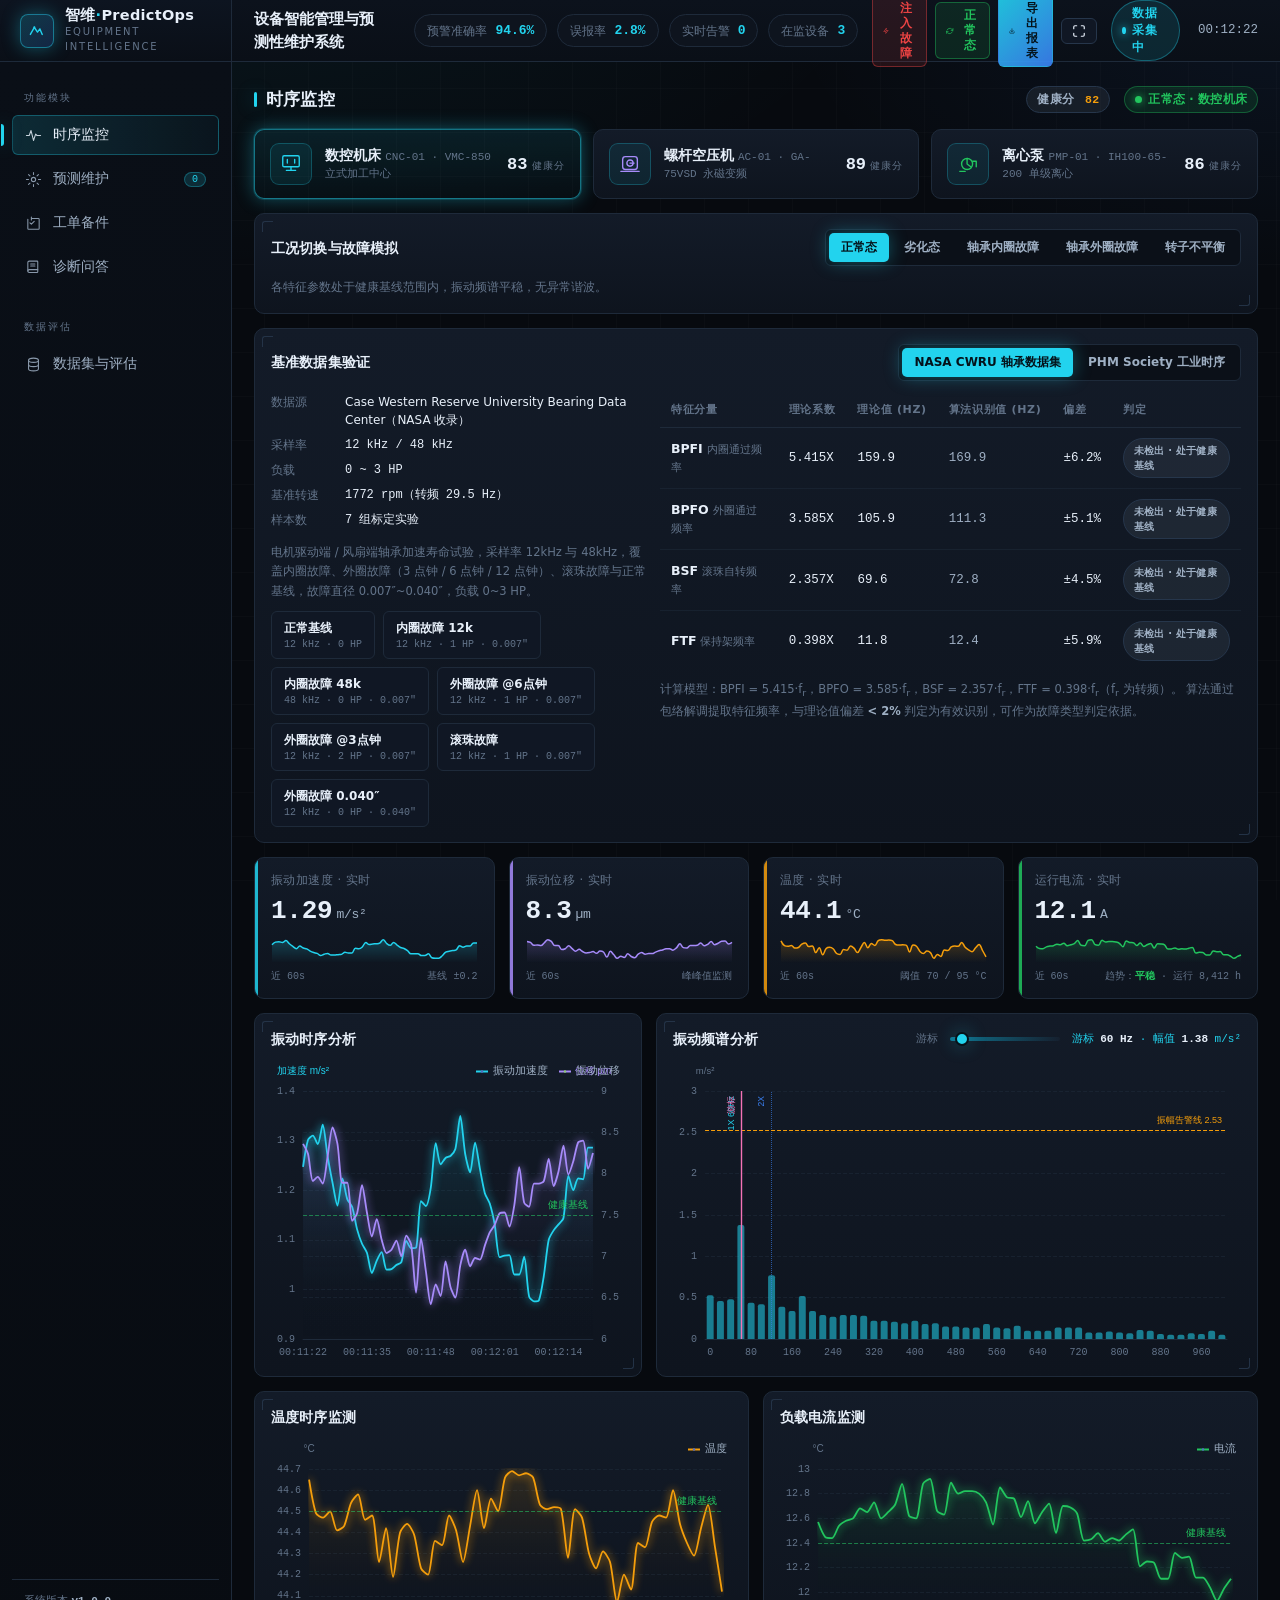
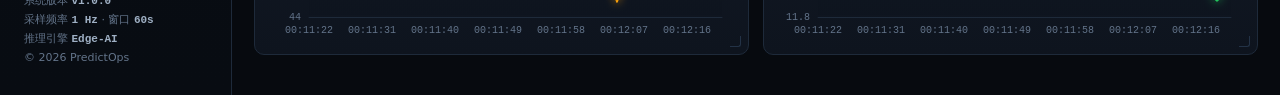
==== index.html @ b73ce9bc "feat(predict): differentiate per-device RUL/degrade baselines; seed historical alert timeline - data" ====
<!DOCTYPE html>
<html lang="zh-CN">
<head>
<meta charset="UTF-8" />
<meta name="viewport" content="width=device-width, initial-scale=1.0" />
<title>智维 PredictOps · 工业设备智能健康管理与预测性维护平台</title>
<meta name="description" content="面向制造业关键设备的智能管理与预测性维护系统，提供设备时序监控、预测维护、工单流转与智能诊断。" />
<link rel="icon" href="data:image/svg+xml,%3Csvg xmlns='http://www.w3.org/2000/svg' viewBox='0 0 32 32'%3E%3Crect width='32' height='32' rx='7' fill='%230b1018'/%3E%3Cpath d='M8 20l6-9 4 6 3-4 3 7' stroke='%2322d3ee' stroke-width='2.2' fill='none' stroke-linecap='round' stroke-linejoin='round'/%3E%3C/svg%3E" />
<link rel="stylesheet" href="assets/core.css" />
</head>
<body>
<div class="app">

  <!-- ================= 品牌区 ================= -->
  <div class="brand">
    <div class="brand-logo">
      <svg viewBox="0 0 24 24" fill="none" stroke="#22d3ee" stroke-width="1.8" stroke-linecap="round" stroke-linejoin="round">
        <path d="M3 17l5-9 4 6 3-4 3 7" /><circle cx="8" cy="8" r="1.3" fill="#22d3ee" stroke="none" />
      </svg>
    </div>
    <div>
      <div class="brand-name">智维<span>·</span>PredictOps</div>
      <div class="brand-sub">Equipment Intelligence</div>
    </div>
  </div>

  <!-- ================= 顶栏 ================= -->
  <header class="topbar">
    <div class="topbar-title">设备智能管理与预测性维护系统</div>
    <div class="topbar-spacer"></div>
    <div class="kpi-strip">
      <div class="kpi-chip"><em>预警准确率</em><b id="kpi-accuracy">94.6%</b></div>
      <div class="kpi-chip"><em>误报率</em><b id="kpi-false">2.8%</b></div>
      <div class="kpi-chip"><em>实时告警</em><b id="kpi-alerts">0</b></div>
      <div class="kpi-chip"><em>在监设备</em><b id="kpi-devices">3</b></div>
    </div>
    <div class="topbar-actions" style="display:flex;align-items:center;gap:8px">
      <button class="btn btn-sm" id="btn-quick-fault" style="border-color:rgba(239,68,68,0.4);color:var(--red);background:rgba(239,68,68,0.12)" title="快速注入轴承内圈故障并联动告警与自动工单">
        <svg viewBox="0 0 24 24" width="12" height="12" fill="none" stroke="currentColor" stroke-width="2.2" stroke-linecap="round"><path d="M13 2L3 14h9l-1 8 10-12h-9l1-8z"/></svg>
        注入故障
      </button>
      <button class="btn btn-sm" id="btn-quick-normal" style="border-color:rgba(34,197,94,0.4);color:var(--green);background:rgba(34,197,94,0.12)" title="恢复正常运行态">
        <svg viewBox="0 0 24 24" width="12" height="12" fill="none" stroke="currentColor" stroke-width="2.2" stroke-linecap="round"><path d="M23 4v6h-6M1 20v-6h6M3.51 9a9 9 0 0114.85-3.36L23 10M1 14l4.64 4.36A9 9 0 0020.49 15"/></svg>
        正常态
      </button>
      <button class="btn btn-sm btn-primary" id="btn-topbar-export" title="导出诊断分析与工单报表">
        <svg viewBox="0 0 24 24" width="12" height="12" fill="none" stroke="currentColor" stroke-width="2.2" stroke-linecap="round"><path d="M21 15v4a2 2 0 01-2 2H5a2 2 0 01-2-2v-4M7 10l5 5 5-5M12 15V3"/></svg>
        导出报表
      </button>
      <button class="btn btn-sm" id="btn-fullscreen" title="全屏切换">
        <svg viewBox="0 0 24 24" width="12" height="12" fill="none" stroke="currentColor" stroke-width="2" stroke-linecap="round"><path d="M8 3H5a2 2 0 00-2 2v3m18 0V5a2 2 0 00-2-2h-3m0 18h3a2 2 0 002-2v-3M3 16v3a2 2 0 002 2h3"/></svg>
      </button>
    </div>
    <span class="pill pill-info"><span class="dot pulse"></span>数据采集中</span>
    <span class="mono" id="clock" style="color:var(--txt-1);font-size:12.5px;min-width:64px;text-align:right">--:--:--</span>
  </header>

  <!-- ================= 侧边导航 ================= -->
  <aside class="sidebar">
    <div class="nav-label">功能模块</div>

    <button class="nav-item active" data-view="perception">
      <svg viewBox="0 0 24 24" fill="none" stroke="currentColor" stroke-width="1.5" stroke-linecap="round" stroke-linejoin="round">
        <path d="M2 12h4l2.5-7 3.5 14 3-9 2 2h5" />
      </svg>
      时序监控
    </button>

    <button class="nav-item" data-view="inference">
      <svg viewBox="0 0 24 24" fill="none" stroke="currentColor" stroke-width="1.5" stroke-linecap="round" stroke-linejoin="round">
        <circle cx="12" cy="12" r="3" /><path d="M12 2v3M12 19v3M2 12h3M19 12h3M5 5l2 2M17 17l2 2M19 5l-2 2M7 17l-2 2" />
      </svg>
      预测维护
      <span class="nav-badge" id="nav-alert-badge">0</span>
    </button>

    <button class="nav-item" data-view="decision">
      <svg viewBox="0 0 24 24" fill="none" stroke="currentColor" stroke-width="1.5" stroke-linecap="round" stroke-linejoin="round">
        <path d="M9 5h10a1 1 0 011 1v13a1 1 0 01-1 1H5a1 1 0 01-1-1V6M9 3v4M7 11l2 2 4-4" />
      </svg>
      工单备件
    </button>

    <button class="nav-item" data-view="knowledge">
      <svg viewBox="0 0 24 24" fill="none" stroke="currentColor" stroke-width="1.5" stroke-linecap="round" stroke-linejoin="round">
        <path d="M4 5a2 2 0 012-2h11a1 1 0 011 1v14a1 1 0 01-1 1H6a2 2 0 01-2-2V5z" />
        <path d="M4 17a2 2 0 012-2h12M8 7h6M8 10h6" />
      </svg>
      诊断问答
    </button>

    <div class="nav-label" style="margin-top:16px">数据评估</div>

    <button class="nav-item" data-view="dataset">
      <svg viewBox="0 0 24 24" fill="none" stroke="currentColor" stroke-width="1.5" stroke-linecap="round" stroke-linejoin="round">
        <ellipse cx="12" cy="6" rx="7" ry="3" /><path d="M5 6v6c0 1.7 3.1 3 7 3s7-1.3 7-3V6" /><path d="M5 12v6c0 1.7 3.1 3 7 3s7-1.3 7-3v-6" />
      </svg>
      数据集与评估
    </button>

    <div class="sidebar-foot">
      系统版本 <b>v1.0.0</b><br />
      采样频率 <b>1 Hz</b> · 窗口 <b>60s</b><br />
      推理引擎 <b>Edge-AI</b><br />
      <span style="color:var(--txt-2)">© 2026 PredictOps</span>
    </div>
  </aside>

  <!-- ================= 主内容区 ================= -->
  <main class="main">

    <!-- ======== 时序监控 ======== -->
    <section class="view active" id="view-perception">
      <div class="section-head">
        <h2>时序监控</h2>
        <div class="spacer"></div>
        <span class="pill pill-muted">健康分 <b id="m-health" class="mono" style="margin-left:5px">--</b></span>
        <span id="state-banner" class="pill pill-ok"><span class="dot"></span>正常态</span>
      </div>

      <div class="device-strip" id="device-strip"><!-- JS 渲染 --></div>

      <div class="panel mt">
        <div class="panel-head">
          <h3>工况切换与故障模拟</h3>
          <div class="spacer"></div>
          <div class="segmented" id="state-selector"><!-- JS 渲染 --></div>
        </div>
        <div class="note" id="state-desc">各特征参数处于健康基线范围内，振动频谱平稳，无异常谐波。</div>
      </div>

      <div class="panel mt" id="dataset-panel"><!-- JS 渲染：基准数据集验证 --></div>

      <div class="grid g-4 mt">
        <div class="metric">
          <div class="metric-label">振动加速度 · 实时</div>
          <div class="metric-value"><span id="m-acc">--</span><small>m/s²</small></div>
          <div class="spark" id="spark-acc"></div>
          <div class="spark-label"><span>近 60s</span><span>基线 ±0.2</span></div>
        </div>
        <div class="metric is-violet">
          <div class="metric-label">振动位移 · 实时</div>
          <div class="metric-value"><span id="m-disp">--</span><small>µm</small></div>
          <div class="spark" id="spark-disp"></div>
          <div class="spark-label"><span>近 60s</span><span>峰峰值监测</span></div>
        </div>
        <div class="metric is-amber">
          <div class="metric-label">温度 · 实时</div>
          <div class="metric-value"><span id="m-temp">--</span><small>°C</small></div>
          <div class="spark" id="spark-temp"></div>
          <div class="spark-label"><span>近 60s</span><span>阈值 70 / 95 °C</span></div>
        </div>
        <div class="metric is-green">
          <div class="metric-label">运行电流 · 实时</div>
          <div class="metric-value"><span id="m-current">--</span><small>A</small></div>
          <div class="spark" id="spark-current"></div>
          <div class="spark-label"><span>近 60s</span><span id="m-trend">趋势：平稳</span></div>
        </div>
      </div>

      <div class="grid g-23 mt">
        <div class="panel">
          <div class="panel-head"><h3>振动时序分析</h3></div>
          <div class="chart chart-lg" id="chart-vib"></div>
        </div>
        <div class="panel">
          <div class="panel-head">
            <h3>振动频谱分析</h3>
            <div class="spacer"></div>
            <div class="cursor-bar" style="margin:0;padding:0;background:transparent;border:none">
              <span class="lbl" style="font-size:11px;color:var(--txt-2)">游标</span>
              <input type="range" id="spec-cursor" min="0" max="1000" step="20" value="60" style="width:110px" />
              <span class="cursor-readout" id="spec-cursor-readout" style="font-size:11px;color:var(--cyan)">--</span>
            </div>
          </div>
          <div class="chart" id="chart-spectrum" style="height:300px"></div>
        </div>
      </div>

      <div class="grid g-2 mt">
        <div class="panel">
          <div class="panel-head"><h3>温度时序监测</h3></div>
          <div class="chart chart-sm" id="chart-temp"></div>
        </div>
        <div class="panel">
          <div class="panel-head"><h3>负载电流监测</h3></div>
          <div class="chart chart-sm" id="chart-current"></div>
        </div>
      </div>
    </section>

    <!-- ======== 预测维护 ======== -->
    <section class="view" id="view-inference">
      <div class="section-head">
        <h2>预测维护</h2>
        <div class="spacer"></div>
        <span id="infer-state-badge" class="pill pill-ok"><span class="dot pulse"></span>--</span>
      </div>

      <div class="grid g-4">
        <div class="metric is-green">
          <div class="metric-label">预警准确率</div>
          <div class="metric-value"><span id="i-accuracy">94.6</span><small>%</small></div>
          <div class="metric-foot"><span class="up">达标 &gt; 92%</span></div>
        </div>
        <div class="metric">
          <div class="metric-label">误报率</div>
          <div class="metric-value"><span id="i-false">2.8</span><small>%</small></div>
          <div class="metric-foot"><span class="up">优于 &lt; 5% 要求</span></div>
        </div>
        <div class="metric is-amber">
          <div class="metric-label">最近预警提前量</div>
          <div class="metric-value"><span id="i-lead">--</span><small>h</small></div>
          <div class="metric-foot" id="i-alert-src">暂无预警记录</div>
        </div>
        <div class="metric is-violet">
          <div class="metric-label">最近预警置信度</div>
          <div class="metric-value"><span id="i-conf">--</span><small>%</small></div>
          <div class="metric-foot">RUL 预测 <b id="i-rul">--</b></div>
        </div>
      </div>

      <div class="grid g-3 mt">
        <div class="panel">
          <div class="panel-head">
            <h3>健康指数</h3>
            <div class="spacer"></div>
            <button class="btn btn-sm btn-ghost" id="btn-score-detail">
              <svg viewBox="0 0 24 24" fill="none" stroke="currentColor" stroke-width="1.6" stroke-linecap="round"><path d="M12 16v-4M12 8h.01M21 12a9 9 0 11-18 0 9 9 0 0118 0z"/></svg>
              查看评分依据
            </button>
          </div>
          <div class="chart chart-sm" id="chart-gauge"></div>
          <div class="note" id="infer-feature">频谱无异常特征频率，各维度指标正常</div>
        </div>
        <div class="panel">
          <div class="panel-head"><h3>健康五维评估</h3></div>
          <div class="chart chart-sm" id="chart-radar"></div>
        </div>
        <div class="panel">
          <div class="panel-head"><h3>劣化趋势推演</h3></div>
          <div class="chart chart-sm" id="chart-degrade"></div>
        </div>
      </div>

      <div class="panel mt">
        <div class="panel-head">
          <h3>剩余使用寿命（RUL）预测</h3>
          <div class="spacer"></div>
          <span class="pill pill-ok" id="rul-badge">RUL --</span>
        </div>
        <div class="chart chart-xl" id="chart-rul"></div>
      </div>

      <div class="grid g-32 mt">
        <div class="panel">
          <div class="panel-head"><h3>设备健康台账</h3></div>
          <div class="table-wrap" id="health-table"></div>
        </div>
        <div class="panel">
          <div class="panel-head"><h3>预警事件流</h3></div>
          <div id="alert-list" class="alert-stream">
            <div class="empty">暂无预警</div>
          </div>
        </div>
      </div>
    </section>

    <!-- ======== 工单备件 ======== -->
    <section class="view" id="view-decision">
      <div class="section-head">
        <h2>工单备件</h2>
        <div class="spacer"></div>
        <button class="btn btn-sm" id="btn-refresh">
          <svg viewBox="0 0 24 24" fill="none" stroke="currentColor" stroke-width="1.6" stroke-linecap="round"><path d="M20 11a8 8 0 10-2 5M20 5v6h-6"/></svg>
          刷新
        </button>
        <button class="btn btn-sm" id="btn-export">
          <svg viewBox="0 0 24 24" fill="none" stroke="currentColor" stroke-width="1.6" stroke-linecap="round" stroke-linejoin="round"><path d="M12 3v12M7 10l5 5 5-5M5 21h14"/></svg>
          导出报表
        </button>
        <button class="btn btn-sm btn-primary" id="btn-demo-wo">
          <svg viewBox="0 0 24 24" fill="none" stroke="currentColor" stroke-width="1.6" stroke-linecap="round"><path d="M12 5v14M5 12h14"/></svg>
          模拟异常触发工单
        </button>
      </div>

      <div class="grid g-4">
        <div class="metric is-amber">
          <div class="metric-label">待处理 / 处理中</div>
          <div class="metric-value" id="d-pending">0</div>
          <div class="metric-foot">自动派工 + 人工受理</div>
        </div>
        <div class="metric is-green">
          <div class="metric-label">已完成 / 已闭环</div>
          <div class="metric-value" id="d-done">0</div>
          <div class="metric-foot">闭环率 <b id="d-closerate">100%</b></div>
        </div>
        <div class="metric is-red">
          <div class="metric-label">备件告急项</div>
          <div class="metric-value" id="d-lowparts">0</div>
          <div class="metric-foot">低于安全库存</div>
        </div>
        <div class="metric is-violet">
          <div class="metric-label">供应链预警</div>
          <div class="metric-value" id="d-chain">0</div>
          <div class="metric-foot">库存偏低 / 交期风险</div>
        </div>
      </div>

      <div class="grid g-32 mt">
        <div class="panel">
          <div class="panel-head"><h3>智能检修工单</h3></div>
          <div class="wo-list" id="wo-list"><div class="empty">暂无工单</div></div>
        </div>
        <div class="grid" style="grid-template-columns:1fr;gap:14px;align-content:start">
          <div class="panel">
            <div class="panel-head"><h3>工单状态分布</h3></div>
            <div class="chart chart-sm" id="chart-wopie"></div>
          </div>
          <div class="panel">
            <div class="panel-head"><h3>备件库存水位</h3><span class="sub">红=告急 黄=偏低 绿=充足</span></div>
            <div class="chart chart-sm" id="chart-parts"></div>
          </div>
        </div>
      </div>

      <div class="grid g-32 mt">
        <div class="panel">
          <div class="panel-head"><h3>备件库存明细</h3></div>
          <div class="table-wrap" id="parts-table" style="max-height:360px;overflow-y:auto"></div>
        </div>
        <div class="panel">
          <div class="panel-head"><h3>供应链预警</h3></div>
          <div class="timeline" id="supply-chain"><div class="empty">供应链状态正常</div></div>
        </div>
      </div>
    </section>

    <!-- ======== 诊断问答 ======== -->
    <section class="view" id="view-knowledge">
      <div class="section-head">
        <h2>诊断问答</h2>
      </div>

      <div class="grid g-23">
        <div class="panel">
          <div class="panel-head"><h3>知识库检索</h3></div>
          <div class="kb-tags mb" id="kb-tags"></div>
          <div class="kb-list" id="kb-list"></div>
        </div>

        <div class="panel">
          <div class="panel-head">
            <h3>智能诊断问答</h3>
            <div class="spacer"></div>
            <span class="pill pill-info"><span class="dot pulse"></span>在线</span>
          </div>
          <div class="quick-ask mb">
            <button data-ask="轴承温度过高排查SOP">
              <svg viewBox="0 0 24 24" fill="none" stroke="currentColor" stroke-width="1.8" stroke-linecap="round"><path d="M12 3v3M12 18v3M3 12h3M18 12h3M6 6l2 2M16 16l2 2M18 6l-2 2M8 16l-2 2"/><circle cx="12" cy="12" r="3.2"/></svg>
              轴承温度过高排查SOP
            </button>
            <button data-ask="离心泵振动超标诊断">
              <svg viewBox="0 0 24 24" fill="none" stroke="currentColor" stroke-width="1.8" stroke-linecap="round"><path d="M3 16l4-8 4 5 3-4 3 5 4-6"/></svg>
              离心泵振动超标诊断
            </button>
            <button data-ask="当前健康最差设备是谁？">
              <svg viewBox="0 0 24 24" fill="none" stroke="currentColor" stroke-width="1.8" stroke-linecap="round"><path d="M12 3l2.6 5.6L21 9.4l-4.5 4.2L17.7 20 12 16.9 6.3 20l1.2-6.4L3 9.4l6.4-.8z"/></svg>
              当前健康最差设备是谁？
            </button>
            <button data-ask="NASA CWRU 轴承故障特征如何判断？">
              <svg viewBox="0 0 24 24" fill="none" stroke="currentColor" stroke-width="1.8" stroke-linecap="round"><circle cx="12" cy="12" r="3"/><path d="M12 2v3M12 19v3M2 12h3M19 12h3"/></svg>
              NASA CWRU 轴承故障特征如何判断？
            </button>
            <button data-ask="设备综合健康分是如何计算的？">
              <svg viewBox="0 0 24 24" fill="none" stroke="currentColor" stroke-width="1.8" stroke-linecap="round"><path d="M4 19h16M6 19V9M12 19V5M18 19v-7"/></svg>
              设备综合健康分是如何计算的？
            </button>
            <button data-ask="空压机排气温度报警怎么处理？">空压机排气温度报警</button>
            <button data-ask="有哪些备件库存告急？">备件库存告急</button>
            <button data-ask="当前预警准确率和误报率多少？">预警指标</button>
          </div>
          <div class="chat">
            <div class="chat-log" id="chat-log"></div>
            <form class="chat-input" id="chat-form" autocomplete="off">
              <input id="chat-input" type="text" placeholder="输入设备故障问题，如：数控机床主轴振动异常如何处理？" />
              <button class="btn btn-primary" type="submit">
                <svg viewBox="0 0 24 24" fill="none" stroke="currentColor" stroke-width="1.7" stroke-linecap="round" stroke-linejoin="round"><path d="M22 2L11 13M22 2l-7 20-4-9-9-4 20-7z"/></svg>
                发送
              </button>
            </form>
          </div>
        </div>
      </div>
    </section>

    <!-- ======== 数据集与评估 ======== -->
    <section class="view" id="view-dataset">
      <div class="section-head">
        <h2>数据集与评估</h2>
      </div>
      <div id="eval-root"><!-- 由 eval.js 渲染 --></div>
    </section>

  </main>
</div>

<!-- ================= 抽屉 ================= -->
<div class="drawer-mask" id="drawer-mask"></div>
<aside class="drawer" id="drawer">
  <div class="drawer-head">
    <h3 id="drawer-title">工单详情</h3>
    <button class="drawer-close" id="drawer-close">
      <svg viewBox="0 0 24 24" width="15" height="15" fill="none" stroke="currentColor" stroke-width="2" stroke-linecap="round"><path d="M6 6l12 12M18 6L6 18"/></svg>
    </button>
  </div>
  <div class="drawer-body" id="drawer-body"></div>
</aside>

<div class="toast-wrap" id="toast-wrap"></div>

<!-- ================= 通用模态框 ================= -->
<div class="modal-mask" id="modal-mask"></div>
<div class="modal" id="modal">
  <div class="modal-head">
    <h3 id="modal-title"></h3>
    <button class="drawer-close" id="modal-close">
      <svg viewBox="0 0 24 24" width="15" height="15" fill="none" stroke="currentColor" stroke-width="2" stroke-linecap="round"><path d="M6 6l12 12M18 6L6 18"/></svg>
    </button>
  </div>
  <div class="modal-body" id="modal-body"></div>
</div>

<script src="assets/echarts.min.js"></script>
<script src="assets/data.js"></script>
<script src="assets/dataset.js"></script>
<script src="assets/knowledge.js"></script>
<script src="assets/charts.js"></script>
<script src="assets/eval.js"></script>
<script src="assets/app.js"></script>
</body>
</html>
---- assets/core.css ----
:root {
  --bg-0: #070a0f;
  --bg-1: #0b1018;
  --bg-2: #101724;
  --bg-3: #16202f;
  --panel: #0e141e;
  --panel-2: #131b28;
  --line: #1e2a3a;
  --line-2: #26364b;
  --txt-0: #e8f0fa;
  --txt-1: #9fb0c4;
  --txt-2: #63748a;
  --cyan: #22d3ee;
  --cyan-dim: #0e7490;
  --blue: #3b82f6;
  --green: #22c55e;
  --amber: #f59e0b;
  --red: #ef4444;
  --violet: #a78bfa;
  --pink: #f472b6;
  --ok: var(--green);
  --warn: var(--amber);
  --danger: var(--red);
  --radius: 10px;
  --radius-sm: 6px;
  --font: "Inter", "HarmonyOS Sans SC", "PingFang SC", "Microsoft YaHei", system-ui, -apple-system, sans-serif;
  --mono: "JetBrains Mono", "SFMono-Regular", "SF Mono", Consolas, "Liberation Mono", monospace;
  --shadow: 0 8px 30px rgba(0, 0, 0, 0.45);
  --glow-cyan: 0 0 18px rgba(34, 211, 238, 0.35);
}

* { box-sizing: border-box; margin: 0; padding: 0; }

html { -webkit-text-size-adjust: 100%; }

body {
  font-family: var(--font);
  background: var(--bg-0);
  color: var(--txt-0);
  font-size: 14px;
  line-height: 1.5;
  min-height: 100vh;
  overflow-x: hidden;
  background-image:
    radial-gradient(1200px 600px at 15% -10%, rgba(34, 211, 238, 0.07), transparent 60%),
    radial-gradient(900px 500px at 100% 0%, rgba(59, 130, 246, 0.08), transparent 55%),
    linear-gradient(rgba(255, 255, 255, 0.016) 1px, transparent 1px),
    linear-gradient(90deg, rgba(255, 255, 255, 0.016) 1px, transparent 1px);
  background-size: auto, auto, 44px 44px, 44px 44px;
  background-attachment: fixed;
}

::-webkit-scrollbar { width: 9px; height: 9px; }
::-webkit-scrollbar-track { background: transparent; }
::-webkit-scrollbar-thumb { background: #22303f; border-radius: 6px; }
::-webkit-scrollbar-thumb:hover { background: #2e4054; }

a { color: inherit; text-decoration: none; }
button { font-family: inherit; cursor: pointer; border: none; background: none; color: inherit; }
input, select, textarea { font-family: inherit; }

.mono { font-family: var(--mono); font-variant-numeric: tabular-nums; }

/* ============ 应用骨架 ============ */
.app {
  display: grid;
  grid-template-columns: 232px 1fr;
  grid-template-rows: 62px 1fr;
  grid-template-areas: "brand topbar" "sidebar main";
  min-height: 100vh;
}

/* ---- 顶部条 ---- */
.brand {
  grid-area: brand;
  display: flex;
  align-items: center;
  gap: 11px;
  padding: 0 20px;
  border-right: 1px solid var(--line);
  border-bottom: 1px solid var(--line);
  background: linear-gradient(180deg, #0d1420, #0a0f17);
}
.brand-logo {
  width: 34px; height: 34px; border-radius: 8px;
  background: linear-gradient(135deg, rgba(34, 211, 238, 0.2), rgba(59, 130, 246, 0.2));
  border: 1px solid rgba(34, 211, 238, 0.45);
  display: grid; place-items: center;
  box-shadow: var(--glow-cyan);
  flex: none;
}
.brand-logo svg { width: 19px; height: 19px; }
.brand-name { font-size: 14.5px; font-weight: 700; letter-spacing: 0.02em; line-height: 1.15; }
.brand-name span { color: var(--cyan); }
.brand-sub { font-size: 10px; color: var(--txt-2); letter-spacing: 0.18em; text-transform: uppercase; }

.topbar {
  grid-area: topbar;
  display: flex;
  align-items: center;
  gap: 14px;
  padding: 0 22px;
  border-bottom: 1px solid var(--line);
  background: linear-gradient(180deg, #0c121c, #0a0f17);
}
.topbar-title { font-size: 15px; font-weight: 600; }
.topbar-title small { color: var(--txt-2); font-weight: 400; margin-left: 10px; font-size: 12px; }
.topbar-spacer { flex: 1; }

.kpi-strip { display: flex; gap: 10px; }
.kpi-chip {
  display: flex; align-items: center; gap: 8px;
  padding: 6px 12px;
  background: var(--panel);
  border: 1px solid var(--line);
  border-radius: 999px;
  font-size: 12px;
  white-space: nowrap;
}
.kpi-chip b { font-family: var(--mono); color: var(--cyan); font-size: 13px; }
.kpi-chip em { font-style: normal; color: var(--txt-2); }

.pill {
  display: inline-flex; align-items: center; gap: 6px;
  padding: 4px 10px; border-radius: 999px;
  font-size: 11.5px; font-weight: 600; letter-spacing: 0.02em;
  border: 1px solid transparent;
}
.pill-ok { color: var(--green); background: rgba(34, 197, 94, 0.12); border-color: rgba(34, 197, 94, 0.35); }
.pill-warn { color: var(--amber); background: rgba(245, 158, 11, 0.12); border-color: rgba(245, 158, 11, 0.35); }
.pill-danger { color: var(--red); background: rgba(239, 68, 68, 0.13); border-color: rgba(239, 68, 68, 0.4); }
.pill-info { color: var(--cyan); background: rgba(34, 211, 238, 0.12); border-color: rgba(34, 211, 238, 0.35); }
.pill-muted { color: var(--txt-1); background: rgba(148, 163, 184, 0.1); border-color: var(--line-2); }

.dot { width: 7px; height: 7px; border-radius: 50%; background: currentColor; box-shadow: 0 0 8px currentColor; }
.pulse { animation: pulse 1.6s ease-in-out infinite; }
@keyframes pulse { 0%, 100% { opacity: 1; } 50% { opacity: 0.35; } }

/* ---- 侧边导航 ---- */
.sidebar {
  grid-area: sidebar;
  border-right: 1px solid var(--line);
  background: linear-gradient(180deg, #0a0f17, #080c12);
  padding: 16px 12px;
  display: flex; flex-direction: column; gap: 4px;
}
.nav-label {
  font-size: 10px; letter-spacing: 0.2em; text-transform: uppercase;
  color: var(--txt-2); padding: 12px 12px 6px;
}
.nav-item {
  display: flex; align-items: center; gap: 11px;
  padding: 10px 12px;
  border-radius: var(--radius-sm);
  color: var(--txt-1);
  font-size: 13.5px;
  font-weight: 500;
  border: 1px solid transparent;
  transition: all 0.18s ease;
  position: relative;
  text-align: left; width: 100%;
}
.nav-item:hover { background: var(--bg-2); color: var(--txt-0); }
.nav-item.active {
  background: linear-gradient(90deg, rgba(34, 211, 238, 0.14), rgba(34, 211, 238, 0.03));
  color: var(--txt-0);
  border-color: rgba(34, 211, 238, 0.3);
}
.nav-item.active::before {
  content: ""; position: absolute; left: -12px; top: 8px; bottom: 8px; width: 3px;
  background: var(--cyan); border-radius: 0 3px 3px 0; box-shadow: var(--glow-cyan);
}
.nav-item svg { width: 17px; height: 17px; flex: none; opacity: 0.85; }
.nav-badge {
  margin-left: auto; font-size: 10px; font-family: var(--mono);
  background: rgba(34, 211, 238, 0.15); color: var(--cyan);
  padding: 1px 7px; border-radius: 999px; border: 1px solid rgba(34, 211, 238, 0.3);
}
.sidebar-foot {
  margin-top: auto; padding: 12px; font-size: 11px; color: var(--txt-2);
  border-top: 1px solid var(--line); line-height: 1.7;
}
.sidebar-foot b { color: var(--txt-1); font-family: var(--mono); }

/* ---- 主内容区 ---- */
.main {
  grid-area: main;
  padding: 20px 22px 40px;
  overflow-x: hidden;
}
.view { display: none; animation: fade 0.35s ease; }
.view.active { display: block; }
@keyframes fade { from { opacity: 0; transform: translateY(8px); } to { opacity: 1; transform: none; } }

.section-head {
  display: flex; align-items: center; gap: 14px;
  margin: 4px 0 16px;
}
.section-head h2 { font-size: 17px; font-weight: 700; letter-spacing: 0.01em; }
.section-head h2::before {
  content: ""; display: inline-block; width: 3px; height: 15px; margin-right: 9px;
  background: var(--cyan); border-radius: 2px; vertical-align: -2px; box-shadow: var(--glow-cyan);
}
.section-head p { color: var(--txt-2); font-size: 12.5px; padding-bottom: 1px; }
.section-head .spacer { flex: 1; }

.grid { display: grid; gap: 14px; }
.g-2 { grid-template-columns: repeat(2, minmax(0, 1fr)); }
.g-3 { grid-template-columns: repeat(3, minmax(0, 1fr)); }
.g-4 { grid-template-columns: repeat(4, minmax(0, 1fr)); }
.g-32 { grid-template-columns: 1.6fr 1fr; }
.g-23 { grid-template-columns: 1fr 1.55fr; }
.mt { margin-top: 14px; }
.mb { margin-bottom: 14px; }

/* ---- 面板 ---- */
.panel {
  background: linear-gradient(180deg, var(--panel-2), var(--panel));
  border: 1px solid var(--line);
  border-radius: var(--radius);
  padding: 15px 16px;
  position: relative;
}
.panel::before, .panel::after {
  content: ""; position: absolute; width: 10px; height: 10px;
  border-color: var(--line-2); border-style: solid; opacity: 0.9;
}
.panel::before { top: 7px; left: 7px; border-width: 1px 0 0 1px; border-radius: 3px 0 0 0; }
.panel::after { bottom: 7px; right: 7px; border-width: 0 1px 1px 0; border-radius: 0 0 3px 0; }
.panel-head {
  display: flex; align-items: center; gap: 10px; margin-bottom: 12px;
}
.panel-head h3 { font-size: 13.5px; font-weight: 600; letter-spacing: 0.01em; }
.panel-head .sub { color: var(--txt-2); font-size: 11.5px; }
.panel-head .spacer { flex: 1; }

.chart { width: 100%; height: 240px; }
.chart-sm { height: 200px; }
.chart-lg { height: 300px; }
.chart-xl { height: 340px; }

/* ---- 指标卡 ---- */
.metric {
  background: linear-gradient(180deg, var(--panel-2), var(--panel));
  border: 1px solid var(--line);
  border-radius: var(--radius);
  padding: 14px 16px;
  position: relative;
  overflow: hidden;
}
.metric::after {
  content: ""; position: absolute; left: 0; top: 0; bottom: 0; width: 3px;
  background: var(--cyan); opacity: 0.85;
}
.metric.is-green::after { background: var(--green); }
.metric.is-amber::after { background: var(--amber); }
.metric.is-red::after { background: var(--red); }
.metric.is-violet::after { background: var(--violet); }
.metric-label { font-size: 11.5px; color: var(--txt-2); letter-spacing: 0.04em; margin-bottom: 8px; }
.metric-value { font-family: var(--mono); font-size: 26px; font-weight: 700; line-height: 1; letter-spacing: -0.01em; }
.metric-value small { font-size: 13px; font-weight: 500; color: var(--txt-1); margin-left: 4px; }
.metric-foot { margin-top: 9px; font-size: 11.5px; color: var(--txt-2); display: flex; align-items: center; gap: 6px; }
.metric-foot .up { color: var(--green); }
.metric-foot .down { color: var(--red); }
.metric .spark { height: 34px; margin-top: 8px; }
.metric .spark-label { display: flex; justify-content: space-between; font-size: 10px; color: var(--txt-2); margin-top: 3px; font-family: var(--mono); }

/* ---- 频谱告警游标 ---- */
.cursor-bar { display: flex; align-items: center; gap: 12px; margin-top: 12px; padding-top: 12px; border-top: 1px solid var(--line); }
.cursor-bar .lbl { font-size: 11.5px; color: var(--txt-2); white-space: nowrap; }
.cursor-bar input[type="range"] {
  flex: 1; height: 4px; -webkit-appearance: none; appearance: none;
  background: linear-gradient(90deg, var(--cyan-dim), var(--bg-3));
  border-radius: 4px; outline: none;
}
.cursor-bar input[type="range"]::-webkit-slider-thumb {
  -webkit-appearance: none; appearance: none; width: 14px; height: 14px; border-radius: 50%;
  background: var(--cyan); cursor: pointer; box-shadow: var(--glow-cyan); border: 2px solid #06121a;
}
.cursor-bar input[type="range"]::-moz-range-thumb {
  width: 14px; height: 14px; border-radius: 50%; background: var(--cyan); cursor: pointer; border: 2px solid #06121a;
}
.cursor-readout {
  font-family: var(--mono); font-size: 11.5px; color: var(--cyan);
  min-width: 168px; text-align: right; white-space: nowrap;
}
.cursor-readout b { color: var(--txt-0); }

/* ---- 最近预警事件流 ---- */
.alert-stream { display: flex; flex-direction: column; gap: 10px; max-height: 380px; overflow-y: auto; padding-right: 4px; }
.alert-row {
  border: 1px solid var(--line); border-radius: var(--radius-sm);
  background: var(--panel); padding: 11px 13px; border-left: 3px solid var(--amber);
  transition: all 0.16s ease;
}
.alert-row:hover { border-color: var(--line-2); }
.alert-row.critical { border-left-color: var(--red); }
.alert-row .ar-top { display: flex; align-items: center; gap: 9px; margin-bottom: 7px; }
.alert-row .ar-time { font-family: var(--mono); font-size: 11.5px; color: var(--txt-2); }
.alert-row .ar-device { font-size: 13px; font-weight: 600; }
.alert-row .ar-id { font-family: var(--mono); font-size: 10.5px; color: var(--txt-2); }
.alert-row .ar-fields { display: grid; grid-template-columns: repeat(3, minmax(0, 1fr)); gap: 8px; }
.alert-row .ar-field { background: var(--bg-1); border: 1px solid var(--line); border-radius: 5px; padding: 6px 9px; }
.alert-row .ar-field .k { font-size: 10px; color: var(--txt-2); display: block; margin-bottom: 2px; }
.alert-row .ar-field .v { font-family: var(--mono); font-size: 13px; font-weight: 700; color: var(--cyan); }
.alert-row .ar-field .v.danger { color: var(--red); }
.alert-row .ar-field .v.warn { color: var(--amber); }

/* ---- 工单成本条 ---- */
.wo-cost { display: flex; gap: 8px; flex-wrap: wrap; margin-top: 9px; }
.wo-cost .ci {
  flex: 1; min-width: 120px; background: var(--bg-1); border: 1px solid var(--line);
  border-radius: 5px; padding: 7px 10px;
}
.wo-cost .ci .k { font-size: 10px; color: var(--txt-2); display: block; margin-bottom: 2px; }
.wo-cost .ci .v { font-family: var(--mono); font-size: 14px; font-weight: 700; color: var(--cyan); }
.wo-cost .ci.hi .v { color: var(--amber); }

/* ---- 快捷提问胶囊 ---- */
.quick-ask { display: flex; gap: 8px; flex-wrap: wrap; }
.quick-ask button {
  display: inline-flex; align-items: center; gap: 6px;
  font-size: 11.5px; padding: 7px 13px; border-radius: 999px;
  background: linear-gradient(135deg, rgba(34,211,238,0.10), rgba(59,130,246,0.08));
  border: 1px solid rgba(34, 211, 238, 0.32); color: var(--txt-0);
  transition: all 0.16s ease;
}
.quick-ask button:hover { border-color: var(--cyan); box-shadow: var(--glow-cyan); transform: translateY(-1px); }
.quick-ask button svg { width: 12px; height: 12px; color: var(--cyan); }

/* ---- 基准数据集面板 ---- */
.ds-meta { display: flex; flex-direction: column; gap: 7px; margin-bottom: 10px; }
.ds-meta-row { display: flex; gap: 10px; font-size: 12px; }
.ds-meta-row .k { color: var(--txt-2); min-width: 64px; flex: none; }
.ds-meta-row .v { color: var(--txt-0); }
.ds-samples { display: flex; flex-wrap: wrap; gap: 8px; }
.ds-sample {
  display: flex; flex-direction: column; gap: 2px; padding: 8px 12px;
  border: 1px solid var(--line); border-radius: var(--radius-sm);
  background: var(--bg-2); text-align: left; transition: all 0.16s ease;
}
.ds-sample:hover { border-color: var(--cyan-dim); background: var(--bg-3); }
.ds-sample.active { border-color: var(--cyan); background: rgba(34, 211, 238, 0.1); box-shadow: var(--glow-cyan); }
.ds-sample-label { font-size: 12px; font-weight: 600; }
.ds-sample-meta { font-size: 10px; color: var(--txt-2); font-family: var(--mono); }


/* ---- 通用模态框 ---- */
.modal-mask {
  position: fixed; inset: 0; background: rgba(3, 6, 10, 0.72); backdrop-filter: blur(3px);
  opacity: 0; pointer-events: none; transition: opacity 0.22s ease; z-index: 70;
}
.modal-mask.open { opacity: 1; pointer-events: auto; }
.modal {
  position: fixed; top: 50%; left: 50%;
  transform: translate(-50%, -46%) scale(0.98);
  width: min(760px, 94vw); max-height: 88vh;
  background: linear-gradient(180deg, var(--panel-2), var(--panel));
  border: 1px solid var(--line-2); border-radius: 12px;
  display: flex; flex-direction: column; box-shadow: var(--shadow);
  opacity: 0; pointer-events: none;
  transition: opacity 0.24s ease, transform 0.26s cubic-bezier(0.22, 1, 0.36, 1);
  z-index: 71;
}
.modal.open { opacity: 1; pointer-events: auto; transform: translate(-50%, -50%) scale(1); }
.modal-head { display: flex; align-items: center; gap: 12px; padding: 16px 20px; border-bottom: 1px solid var(--line); }
.modal-head h3 { font-size: 15px; font-weight: 700; flex: 1; line-height: 1.5; }
.modal-body { padding: 18px 20px; overflow-y: auto; }

/* ---- 评分依据 ---- */
.score-formula { background: var(--bg-0); border: 1px solid var(--line); border-radius: var(--radius-sm); padding: 14px 16px; margin-bottom: 16px; }
.sf-title { font-size: 12px; color: var(--txt-2); letter-spacing: 0.06em; margin-bottom: 8px; }
.sf-eq { font-size: 14px; color: var(--cyan); line-height: 2; word-break: break-word; }
.sf-eq b { color: var(--txt-0); font-size: 16px; }
.score-item { padding: 14px 0; border-bottom: 1px solid var(--line); }
.score-item:last-child { border-bottom: none; }
.si-head { display: flex; align-items: center; gap: 10px; margin-bottom: 9px; }
.si-name { font-size: 13px; font-weight: 600; }
.si-name em { font-style: normal; color: var(--txt-2); font-size: 11px; margin-left: 5px; }
.si-score { font-family: var(--mono); font-size: 20px; font-weight: 700; }
.si-score small { font-size: 11px; color: var(--txt-2); margin-left: 2px; }
.si-basis { font-size: 11.5px; color: var(--txt-1); margin-top: 9px; }
.si-basis b, .si-threshold b { color: var(--txt-0); }
.si-formula { margin-top: 7px; }
.si-threshold { font-size: 11.5px; color: var(--txt-2); margin-top: 5px; }


/* ---- 问答联想气泡 ---- */
.bubble-rel { width: 100%; max-width: 100%; }
.rel-title { font-size: 11.5px; color: var(--txt-2); margin-bottom: 9px; letter-spacing: 0.04em; }
.bubble-rel .quick-ask button { font-size: 11px; padding: 5px 11px; }

/* ================= 智能应用套件 ================= */
.track-tabs {
  display: grid; grid-template-columns: repeat(8, minmax(0, 1fr)); gap: 8px;
  margin-bottom: 16px;
}
.track-tab {
  display: flex; align-items: center; gap: 9px; text-align: left;
  padding: 10px 11px; border: 1px solid var(--line); border-radius: var(--radius-sm);
  background: linear-gradient(180deg, var(--panel-2), var(--panel));
  transition: all 0.16s ease; min-width: 0;
}
.track-tab:hover { border-color: var(--line-2); transform: translateY(-1px); }
.track-tab.active {
  border-color: rgba(34, 211, 238, 0.55);
  background: linear-gradient(180deg, rgba(34, 211, 238, 0.12), rgba(34, 211, 238, 0.02));
  box-shadow: 0 0 0 1px rgba(34, 211, 238, 0.15), var(--glow-cyan);
}
.tt-no { font-family: var(--mono); font-size: 15px; font-weight: 700; color: var(--cyan); flex: none; }
.track-tab.active .tt-no { color: var(--txt-0); }
.tt-body { display: flex; flex-direction: column; min-width: 0; }
.tt-name { font-size: 12px; font-weight: 600; white-space: nowrap; overflow: hidden; text-overflow: ellipsis; }
.tt-sub { font-size: 10px; color: var(--txt-2); white-space: nowrap; overflow: hidden; text-overflow: ellipsis; }

/* 智能体协同卡 */
.tr-agent { border: 1px solid var(--line); border-radius: var(--radius-sm); background: var(--bg-1); padding: 10px 11px; }
.tr-agent-top { display: flex; align-items: center; justify-content: space-between; margin-bottom: 5px; }
.tr-agent-code { font-family: var(--mono); font-size: 10px; color: var(--cyan); letter-spacing: 0.06em; }
.tr-agent-name { font-size: 12.5px; font-weight: 600; }
.tr-agent-role { font-size: 10.5px; color: var(--txt-2); margin-top: 2px; }
.tr-agent-load { font-size: 10px; color: var(--txt-2); font-family: var(--mono); margin-top: 4px; }

/* 图纸示例 */
.tr-drawing { background: var(--bg-0); border: 1px solid var(--line); border-radius: var(--radius-sm); padding: 10px; }
.tr-svg { width: 100%; height: auto; display: block; }

/* 跳转卡 */
.tr-jump {
  text-align: left; padding: 16px 18px; border: 1px solid var(--line); border-radius: var(--radius);
  background: linear-gradient(180deg, var(--panel-2), var(--panel)); transition: all 0.18s ease; width: 100%;
}
.tr-jump:hover { border-color: rgba(34, 211, 238, 0.5); box-shadow: var(--glow-cyan); transform: translateY(-2px); }
.tr-jump-top { display: flex; align-items: center; gap: 10px; margin-bottom: 8px; }
.tr-jump-name { font-size: 14px; font-weight: 700; flex: 1; }
.tr-jump-desc { font-size: 12px; color: var(--txt-1); line-height: 1.7; }
.tr-jump-go { margin-top: 12px; font-size: 12px; color: var(--cyan); font-weight: 600; }

/* NL2SQL */
.tr-sql { background: var(--bg-0); border: 1px solid var(--line); border-radius: var(--radius-sm); padding: 11px 13px; margin-bottom: 12px; }
.tr-sql-head { display: flex; align-items: center; gap: 10px; flex-wrap: wrap; }
.tr-sql-head .mono { color: var(--cyan); font-size: 12px; word-break: break-all; }
.tr-select {
  width: 100%; background: var(--bg-1); border: 1px solid var(--line); border-radius: var(--radius-sm);
  padding: 9px 12px; color: var(--txt-0); font-size: 12.5px; outline: none;
}
.tr-select:focus { border-color: var(--cyan-dim); }

/* 架构图 */
.tr-arch { display: flex; align-items: stretch; gap: 10px; }
.tr-arch-col { flex: 1; display: flex; flex-direction: column; gap: 8px; min-width: 0; }
.tr-arch-title { font-size: 11.5px; font-weight: 700; color: var(--cyan); letter-spacing: 0.05em; margin-bottom: 2px; text-align: center; }
.tr-arch-node {
  border: 1px solid var(--line); border-radius: var(--radius-sm); padding: 9px 11px;
  font-size: 12px; text-align: center; background: var(--bg-1);
}
.tr-arch-node.s1 { border-left: 3px solid var(--blue); }
.tr-arch-node.s2 { border-left: 3px solid var(--green); }
.tr-arch-arrow { display: grid; place-items: center; color: var(--cyan); font-size: 20px; flex: none; }
.tr-arch-core {
  flex: 1; border: 1px dashed rgba(34, 211, 238, 0.45); border-radius: var(--radius-sm);
  background: rgba(34, 211, 238, 0.05); padding: 12px; display: flex; flex-wrap: wrap; gap: 8px;
  align-content: center; justify-content: center;
}
.tr-arch-chip {
  font-size: 11px; padding: 6px 11px; border-radius: 999px;
  background: var(--bg-2); border: 1px solid rgba(34, 211, 238, 0.32); color: var(--txt-0);
}
.tr-arch-sub { font-size: 10.5px; color: var(--txt-2); text-align: center; }

@media (max-width: 1180px) {
  .track-tabs { grid-template-columns: repeat(4, minmax(0, 1fr)); }
}
@media (max-width: 820px) {
  .track-tabs { grid-template-columns: repeat(2, minmax(0, 1fr)); }
  .tr-arch { flex-direction: column; }
  .tr-arch-arrow { transform: rotate(90deg); }
}

/* ---- 设备选择卡 ---- */
.device-strip { display: grid; grid-template-columns: repeat(3, 1fr); gap: 12px; }
.device-card {
  display: flex; align-items: center; gap: 13px;
  padding: 13px 15px;
  background: linear-gradient(180deg, var(--panel-2), var(--panel));
  border: 1px solid var(--line);
  border-radius: var(--radius);
  transition: all 0.2s ease;
  text-align: left; width: 100%;
  position: relative;
}
.device-card:hover { border-color: var(--line-2); transform: translateY(-1px); }
.device-card.active {
  border-color: rgba(34, 211, 238, 0.5);
  background: linear-gradient(180deg, rgba(34, 211, 238, 0.09), rgba(34, 211, 238, 0.02));
  box-shadow: 0 0 0 1px rgba(34, 211, 238, 0.15), var(--glow-cyan);
}
.device-icon {
  width: 42px; height: 42px; border-radius: 9px; flex: none;
  display: grid; place-items: center;
  background: rgba(34, 211, 238, 0.08);
  border: 1px solid rgba(34, 211, 238, 0.25);
}
.device-icon svg { width: 22px; height: 22px; }
.device-meta { flex: 1; min-width: 0; }
.device-meta .name { font-size: 13.5px; font-weight: 600; }
.device-meta .code { font-size: 11px; color: var(--txt-2); font-family: var(--mono); margin-top: 1px; }
.device-state { text-align: right; }
.device-state .hi { font-family: var(--mono); font-size: 17px; font-weight: 700; }
.device-state .lbl { font-size: 10px; color: var(--txt-2); letter-spacing: 0.1em; }

/* ---- 按钮 / 分段控件 ---- */
.btn {
  display: inline-flex; align-items: center; gap: 7px;
  padding: 8px 14px; border-radius: var(--radius-sm);
  font-size: 12.5px; font-weight: 600;
  border: 1px solid var(--line-2);
  background: var(--bg-2); color: var(--txt-0);
  transition: all 0.16s ease;
}
.btn:hover { border-color: var(--cyan-dim); background: var(--bg-3); }
.btn-primary {
  background: linear-gradient(135deg, rgba(34, 211, 238, 0.9), rgba(59, 130, 246, 0.9));
  color: #04121a; border-color: transparent;
}
.btn-primary:hover { filter: brightness(1.1); background: linear-gradient(135deg, #22d3ee, #3b82f6); }
.btn-ghost { background: transparent; }
.btn-danger { border-color: rgba(239, 68, 68, 0.4); color: #fca5a5; }
.btn-sm { padding: 5px 10px; font-size: 11.5px; }
.btn svg { width: 14px; height: 14px; }

.segmented { display: inline-flex; background: var(--bg-1); border: 1px solid var(--line); border-radius: var(--radius-sm); padding: 3px; gap: 3px; flex-wrap: wrap; }
.segmented button {
  padding: 6px 12px; border-radius: 5px; font-size: 12px; font-weight: 600;
  color: var(--txt-1); transition: all 0.16s ease; white-space: nowrap;
}
.segmented button:hover { color: var(--txt-0); background: var(--bg-2); }
.segmented button.active { background: var(--cyan); color: #04121a; box-shadow: var(--glow-cyan); }
.segmented button.active[data-state="degraded"] { background: var(--amber); color: #1a1205; box-shadow: 0 0 16px rgba(245, 158, 11, 0.4); }
.segmented button.active[data-state="fault"] { background: var(--red); color: #1b0505; box-shadow: 0 0 16px rgba(239, 68, 68, 0.45); }

/* ---- 表格 ---- */
.table-wrap { overflow-x: auto; }
table.data { width: 100%; border-collapse: collapse; font-size: 12.5px; }
table.data th {
  text-align: left; padding: 9px 11px; color: var(--txt-2); font-weight: 600;
  font-size: 11px; letter-spacing: 0.06em; text-transform: uppercase;
  border-bottom: 1px solid var(--line); white-space: nowrap;
}
table.data td { padding: 10px 11px; border-bottom: 1px solid rgba(30, 42, 58, 0.55); vertical-align: middle; }
table.data tr:last-child td { border-bottom: none; }
table.data tbody tr { transition: background 0.15s ease; }
table.data tbody tr:hover { background: rgba(34, 211, 238, 0.04); }
table.data .mono { font-family: var(--mono); }

.bar-track { width: 88px; height: 6px; background: var(--bg-3); border-radius: 4px; overflow: hidden; display: inline-block; vertical-align: middle; }
.bar-fill { height: 100%; border-radius: 4px; background: var(--cyan); }
.bar-fill.ok { background: var(--green); }
.bar-fill.warn { background: var(--amber); }
.bar-fill.danger { background: var(--red); }

/* ---- 工单 ---- */
.wo-list { display: flex; flex-direction: column; gap: 10px; max-height: 560px; overflow-y: auto; padding-right: 4px; }
.wo-card {
  border: 1px solid var(--line); border-radius: var(--radius);
  background: var(--panel); padding: 13px 14px;
  border-left: 3px solid var(--txt-2);
  transition: all 0.18s ease;
}
.wo-card:hover { border-color: var(--line-2); }
.wo-card.pri-high { border-left-color: var(--red); }
.wo-card.pri-mid { border-left-color: var(--amber); }
.wo-card.pri-low { border-left-color: var(--green); }
.wo-card .wo-top { display: flex; align-items: center; gap: 9px; margin-bottom: 7px; }
.wo-card .wo-id { font-family: var(--mono); font-size: 12px; color: var(--cyan); font-weight: 600; }
.wo-card .wo-title { font-size: 13px; font-weight: 600; flex: 1; }
.wo-card .wo-body { font-size: 12px; color: var(--txt-1); line-height: 1.65; }
.wo-card .wo-body b { color: var(--txt-0); font-weight: 600; }
.wo-actions { display: flex; gap: 8px; margin-top: 11px; flex-wrap: wrap; }
.wo-flow { display: flex; align-items: center; gap: 5px; margin-top: 11px; flex-wrap: wrap; }
.flow-step {
  font-size: 10.5px; padding: 3px 9px; border-radius: 999px;
  background: var(--bg-3); color: var(--txt-2); border: 1px solid var(--line);
}
.flow-step.done { background: rgba(34, 197, 94, 0.13); color: var(--green); border-color: rgba(34, 197, 94, 0.3); }
.flow-step.now { background: rgba(34, 211, 238, 0.15); color: var(--cyan); border-color: rgba(34, 211, 238, 0.4); }
.flow-arrow { color: var(--txt-2); font-size: 11px; }

.empty { padding: 40px 16px; text-align: center; color: var(--txt-2); font-size: 12.5px; }
.empty svg { width: 34px; height: 34px; opacity: 0.4; margin-bottom: 10px; }

/* ---- 知识库 ---- */
.kb-tags { display: flex; gap: 8px; flex-wrap: wrap; }
.kb-tag {
  padding: 6px 13px; border-radius: 999px; font-size: 12px; font-weight: 500;
  background: var(--bg-2); border: 1px solid var(--line); color: var(--txt-1);
  transition: all 0.16s ease;
}
.kb-tag:hover { border-color: var(--line-2); color: var(--txt-0); }
.kb-tag.active { background: rgba(34, 211, 238, 0.13); border-color: rgba(34, 211, 238, 0.4); color: var(--cyan); }
.kb-list { display: flex; flex-direction: column; gap: 9px; max-height: 520px; overflow-y: auto; padding-right: 4px; }
.kb-item {
  padding: 12px 14px; border: 1px solid var(--line); border-radius: var(--radius-sm);
  background: var(--panel); cursor: pointer; transition: all 0.16s ease;
}
.kb-item:hover { border-color: var(--cyan-dim); background: var(--bg-2); }
.kb-item .t { font-size: 13px; font-weight: 600; margin-bottom: 5px; }
.kb-item .d { font-size: 11.5px; color: var(--txt-2); line-height: 1.6; }
.kb-item .tags { margin-top: 8px; display: flex; gap: 6px; flex-wrap: wrap; }
.kb-item .tags span { font-size: 10px; padding: 2px 8px; border-radius: 4px; background: var(--bg-3); color: var(--txt-2); border: 1px solid var(--line); }

/* ---- 聊天 ---- */
.chat { display: flex; flex-direction: column; height: 560px; }
.chat-log { flex: 1; overflow-y: auto; display: flex; flex-direction: column; gap: 13px; padding: 4px 4px 12px; }
.msg { display: flex; gap: 10px; max-width: 100%; }
.msg .avatar {
  width: 30px; height: 30px; border-radius: 8px; flex: none; display: grid; place-items: center;
  font-size: 11px; font-weight: 700;
}
.msg.ai .avatar { background: linear-gradient(135deg, rgba(34, 211, 238, 0.25), rgba(59, 130, 246, 0.25)); border: 1px solid rgba(34, 211, 238, 0.4); color: var(--cyan); }
.msg.user { flex-direction: row-reverse; }
.msg.user .avatar { background: var(--bg-3); border: 1px solid var(--line-2); color: var(--txt-1); }
.bubble {
  background: var(--panel-2); border: 1px solid var(--line);
  border-radius: 10px; padding: 11px 14px; font-size: 12.5px; line-height: 1.7;
  max-width: 82%; color: var(--txt-0);
}
.msg.user .bubble { background: rgba(34, 211, 238, 0.1); border-color: rgba(34, 211, 238, 0.3); }
.bubble .ans-title { font-weight: 700; color: var(--cyan); margin-bottom: 7px; font-size: 13px; }
.bubble ol, .bubble ul { margin: 4px 0 4px 18px; }
.bubble li { margin: 3px 0; }
.bubble b { color: var(--txt-0); }
.bubble .kv { margin: 6px 0; }
.bubble .kv .k { color: var(--txt-2); font-size: 11px; }
.bubble code { font-family: var(--mono); background: var(--bg-0); padding: 1px 6px; border-radius: 4px; color: var(--cyan); font-size: 11.5px; }

.chat-input { display: flex; gap: 9px; padding-top: 12px; border-top: 1px solid var(--line); }
.chat-input input {
  flex: 1; background: var(--bg-1); border: 1px solid var(--line); border-radius: var(--radius-sm);
  padding: 11px 14px; color: var(--txt-0); font-size: 13px; outline: none; transition: border 0.16s ease;
}
.chat-input input:focus { border-color: var(--cyan-dim); box-shadow: 0 0 0 3px rgba(34, 211, 238, 0.1); }
.chat-input input::placeholder { color: var(--txt-2); }
.chat-suggest { display: flex; gap: 8px; flex-wrap: wrap; margin-bottom: 10px; }
.chat-suggest button {
  font-size: 11.5px; padding: 6px 12px; border-radius: 999px;
  background: var(--bg-2); border: 1px solid var(--line); color: var(--txt-1); transition: all 0.15s ease;
}
.chat-suggest button:hover { border-color: var(--cyan-dim); color: var(--cyan); }

/* ---- 时间线 ---- */
.timeline { position: relative; padding-left: 20px; }
.timeline::before { content: ""; position: absolute; left: 5px; top: 4px; bottom: 4px; width: 1px; background: var(--line-2); }
.tl-item { position: relative; padding-bottom: 16px; }
.tl-item:last-child { padding-bottom: 0; }
.tl-item::before {
  content: ""; position: absolute; left: -19px; top: 4px; width: 9px; height: 9px;
  border-radius: 50%; background: var(--bg-0); border: 2px solid var(--cyan);
}
.tl-item.warn::before { border-color: var(--amber); }
.tl-item.danger::before { border-color: var(--red); }
.tl-item .tl-time { font-family: var(--mono); font-size: 11px; color: var(--txt-2); }
.tl-item .tl-text { font-size: 12.5px; margin-top: 3px; }

/* ---- 提示 / 抽屉 ---- */
.drawer-mask {
  position: fixed; inset: 0; background: rgba(3, 6, 10, 0.72); backdrop-filter: blur(3px);
  opacity: 0; pointer-events: none; transition: opacity 0.22s ease; z-index: 40;
}
.drawer-mask.open { opacity: 1; pointer-events: auto; }
.drawer {
  position: fixed; top: 0; right: 0; bottom: 0; width: min(560px, 92vw);
  background: var(--bg-1); border-left: 1px solid var(--line-2);
  transform: translateX(100%); transition: transform 0.28s cubic-bezier(0.22, 1, 0.36, 1);
  z-index: 41; display: flex; flex-direction: column;
}
.drawer.open { transform: none; }
.drawer-head { padding: 18px 20px; border-bottom: 1px solid var(--line); display: flex; align-items: center; gap: 12px; }
.drawer-head h3 { font-size: 15px; font-weight: 700; flex: 1; }
.drawer-body { padding: 18px 20px; overflow-y: auto; flex: 1; }
.drawer-close { width: 30px; height: 30px; border-radius: 7px; border: 1px solid var(--line); display: grid; place-items: center; color: var(--txt-1); }
.drawer-close:hover { border-color: var(--red); color: var(--red); }
.field { margin-bottom: 14px; }
.field label { display: block; font-size: 11.5px; color: var(--txt-2); margin-bottom: 6px; letter-spacing: 0.03em; }
.field input, .field select, .field textarea {
  width: 100%; background: var(--bg-0); border: 1px solid var(--line); border-radius: var(--radius-sm);
  padding: 9px 12px; color: var(--txt-0); font-size: 13px; outline: none;
}
.field textarea { resize: vertical; min-height: 76px; }
.field input:focus, .field select:focus, .field textarea:focus { border-color: var(--cyan-dim); }

.toast-wrap { position: fixed; right: 22px; bottom: 22px; display: flex; flex-direction: column; gap: 10px; z-index: 60; }
.toast {
  display: flex; align-items: center; gap: 10px;
  background: var(--bg-2); border: 1px solid var(--line-2); border-left: 3px solid var(--cyan);
  border-radius: var(--radius-sm); padding: 11px 15px; font-size: 12.5px; min-width: 260px;
  box-shadow: var(--shadow); animation: slideIn 0.28s ease;
}
.toast.ok { border-left-color: var(--green); }
.toast.warn { border-left-color: var(--amber); }
.toast.danger { border-left-color: var(--red); }
@keyframes slideIn { from { transform: translateX(30px); opacity: 0; } to { transform: none; opacity: 1; } }

.legend { display: flex; gap: 14px; flex-wrap: wrap; font-size: 11.5px; color: var(--txt-1); }
.legend span { display: inline-flex; align-items: center; gap: 6px; }
.legend i { width: 9px; height: 9px; border-radius: 2px; display: inline-block; }

.note { font-size: 11.5px; color: var(--txt-2); line-height: 1.7; }
.note b { color: var(--txt-1); }

@media (max-width: 1180px) {
  .g-4 { grid-template-columns: repeat(2, 1fr); }
  .g-3 { grid-template-columns: repeat(2, 1fr); }
  .g-32, .g-23 { grid-template-columns: 1fr; }
  .kpi-strip { display: none; }
}
@media (max-width: 820px) {
  .app { grid-template-columns: 1fr; grid-template-areas: "brand" "topbar" "sidebar" "main"; }
  .sidebar { flex-direction: row; overflow-x: auto; border-right: none; border-bottom: 1px solid var(--line); }
  .nav-label, .sidebar-foot { display: none; }
  .nav-item { white-space: nowrap; }
  .g-2, .g-3, .g-4, .device-strip { grid-template-columns: 1fr; }
  .main { padding: 14px; }
}

/* ================= 智能体应用补充样式 ================= */
.c3d { width: 100%; height: 300px; display: block; background: var(--bg-0); border: 1px solid var(--line); border-radius: var(--radius-sm); }
.field input[type="range"] {
  width: 100%; height: 4px; -webkit-appearance: none; appearance: none;
  background: linear-gradient(90deg, var(--cyan-dim), var(--bg-3));
  border-radius: 4px; outline: none; margin-top: 8px;
}
.field input[type="range"]::-webkit-slider-thumb {
  -webkit-appearance: none; appearance: none; width: 14px; height: 14px; border-radius: 50%;
  background: var(--cyan); cursor: pointer; box-shadow: var(--glow-cyan); border: 2px solid #06121a;
}
.field input[type="range"]::-moz-range-thumb {
  width: 14px; height: 14px; border-radius: 50%; background: var(--cyan); cursor: pointer; border: 2px solid #06121a;
}
.field label .mono { color: var(--cyan); }
.portal-grid { display: grid; grid-template-columns: repeat(4, minmax(0, 1fr)); gap: 14px; }
.portal-card { display: flex; flex-direction: column; gap: 10px; padding: 18px; border: 1px solid var(--line); border-radius: var(--radius); background: linear-gradient(180deg, var(--panel-2), var(--panel)); transition: all .18s ease; }
.portal-card:hover { border-color: rgba(34,211,238,.5); box-shadow: var(--glow-cyan); transform: translateY(-2px); }
.portal-no { font-family: var(--mono); font-size: 12px; color: var(--cyan); font-weight: 700; }
.portal-name { font-size: 15px; font-weight: 700; }
.portal-code { font-family: var(--mono); font-size: 10.5px; color: var(--txt-2); letter-spacing: .06em; }
.portal-desc { font-size: 12px; color: var(--txt-1); line-height: 1.65; min-height: 58px; }
.portal-kpis { display: grid; grid-template-columns: 1fr 1fr; gap: 6px; }
.portal-kpi { background: var(--bg-1); border: 1px solid var(--line); border-radius: 5px; padding: 6px 8px; }
.portal-kpi .k { font-size: 9.5px; color: var(--txt-2); display: block; }
.portal-kpi .v { font-family: var(--mono); font-size: 13px; font-weight: 700; color: var(--cyan); }
.portal-go { margin-top: 4px; text-align: center; padding: 8px; border-radius: var(--radius-sm); background: linear-gradient(135deg, rgba(34,211,238,.9), rgba(59,130,246,.9)); color: #04121a; font-weight: 700; font-size: 12.5px; }
.portal-go:hover { filter: brightness(1.08); }
@media (max-width: 1180px) { .portal-grid { grid-template-columns: repeat(2, minmax(0,1fr)); } }
@media (max-width: 820px) { .portal-grid { grid-template-columns: 1fr; } }
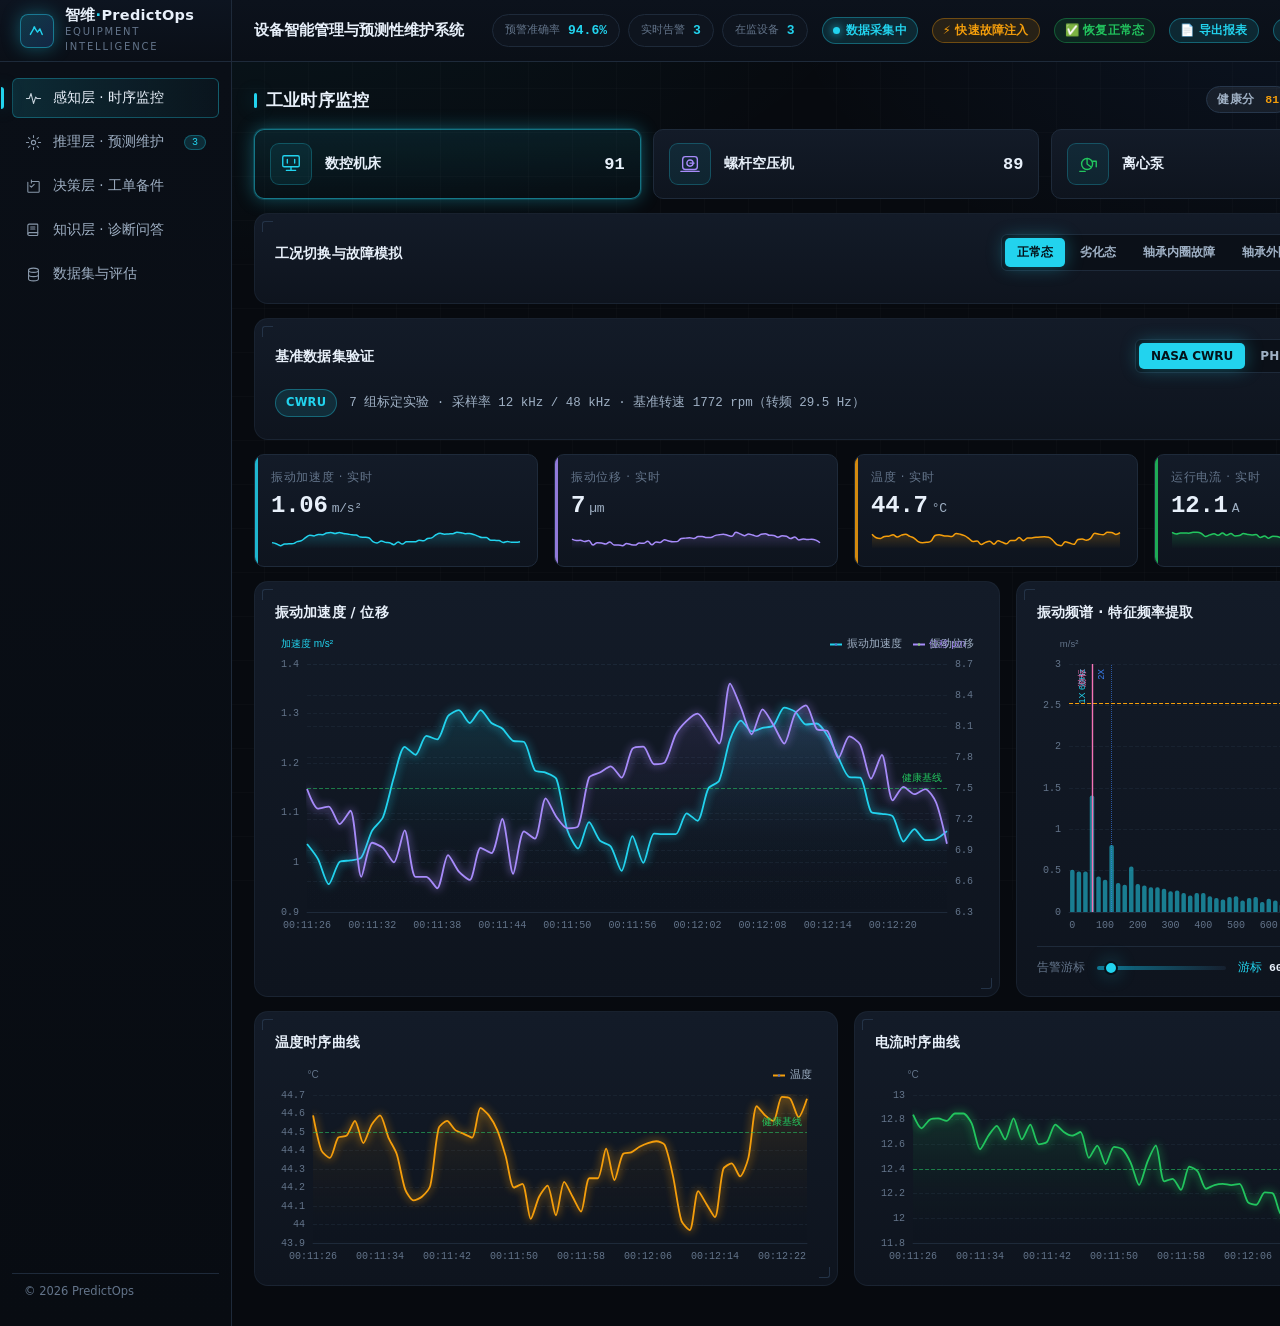
==== commit 0b194f57: "feat(ui): simplified bold redesign for predict agent; refresh article screenshots - core.css: hide m" ====
--- a/index.html
+++ b/index.html
@@ -4,7 +4,7 @@
 <meta charset="UTF-8" />
 <meta name="viewport" content="width=device-width, initial-scale=1.0" />
 <title>智维 PredictOps · 工业设备智能健康管理与预测性维护平台</title>
-<meta name="description" content="面向制造业关键设备的智能管理与预测性维护系统，提供设备时序监控、预测维护、工单流转与智能诊断。" />
+<meta name="description" content="面向制造业关键设备的智能管理与预测性维护系统，覆盖感知层、推理层、决策层与知识层。" />
 <link rel="icon" href="data:image/svg+xml,%3Csvg xmlns='http://www.w3.org/2000/svg' viewBox='0 0 32 32'%3E%3Crect width='32' height='32' rx='7' fill='%230b1018'/%3E%3Cpath d='M8 20l6-9 4 6 3-4 3 7' stroke='%2322d3ee' stroke-width='2.2' fill='none' stroke-linecap='round' stroke-linejoin='round'/%3E%3C/svg%3E" />
 <link rel="stylesheet" href="assets/core.css" />
 </head>
@@ -26,51 +26,48 @@
 
   <!-- ================= 顶栏 ================= -->
   <header class="topbar">
-    <div class="topbar-title">设备智能管理与预测性维护系统</div>
+    <div class="topbar-title">
+      设备智能管理与预测性维护系统
+    </div>
     <div class="topbar-spacer"></div>
     <div class="kpi-strip">
       <div class="kpi-chip"><em>预警准确率</em><b id="kpi-accuracy">94.6%</b></div>
-      <div class="kpi-chip"><em>误报率</em><b id="kpi-false">2.8%</b></div>
       <div class="kpi-chip"><em>实时告警</em><b id="kpi-alerts">0</b></div>
       <div class="kpi-chip"><em>在监设备</em><b id="kpi-devices">3</b></div>
     </div>
-    <div class="topbar-actions" style="display:flex;align-items:center;gap:8px">
-      <button class="btn btn-sm" id="btn-quick-fault" style="border-color:rgba(239,68,68,0.4);color:var(--red);background:rgba(239,68,68,0.12)" title="快速注入轴承内圈故障并联动告警与自动工单">
-        <svg viewBox="0 0 24 24" width="12" height="12" fill="none" stroke="currentColor" stroke-width="2.2" stroke-linecap="round"><path d="M13 2L3 14h9l-1 8 10-12h-9l1-8z"/></svg>
-        注入故障
-      </button>
-      <button class="btn btn-sm" id="btn-quick-normal" style="border-color:rgba(34,197,94,0.4);color:var(--green);background:rgba(34,197,94,0.12)" title="恢复正常运行态">
-        <svg viewBox="0 0 24 24" width="12" height="12" fill="none" stroke="currentColor" stroke-width="2.2" stroke-linecap="round"><path d="M23 4v6h-6M1 20v-6h6M3.51 9a9 9 0 0114.85-3.36L23 10M1 14l4.64 4.36A9 9 0 0020.49 15"/></svg>
-        正常态
-      </button>
-      <button class="btn btn-sm btn-primary" id="btn-topbar-export" title="导出诊断分析与工单报表">
-        <svg viewBox="0 0 24 24" width="12" height="12" fill="none" stroke="currentColor" stroke-width="2.2" stroke-linecap="round"><path d="M21 15v4a2 2 0 01-2 2H5a2 2 0 01-2-2v-4M7 10l5 5 5-5M12 15V3"/></svg>
-        导出报表
-      </button>
-      <button class="btn btn-sm" id="btn-fullscreen" title="全屏切换">
-        <svg viewBox="0 0 24 24" width="12" height="12" fill="none" stroke="currentColor" stroke-width="2" stroke-linecap="round"><path d="M8 3H5a2 2 0 00-2 2v3m18 0V5a2 2 0 00-2-2h-3m0 18h3a2 2 0 002-2v-3M3 16v3a2 2 0 002 2h3"/></svg>
-      </button>
-    </div>
     <span class="pill pill-info"><span class="dot pulse"></span>数据采集中</span>
+    <button class="pill pill-warn" id="btn-quick-fault" title="一键注入轴承内圈故障并触发预警与工单">
+      ⚡ 快速故障注入
+    </button>
+    <button class="pill pill-ok" id="btn-quick-normal" title="恢复正常态健康基线">
+      ✅ 恢复正常态
+    </button>
+    <button class="pill pill-info" id="btn-topbar-export" title="导出维护分析报表">
+      📄 导出报表
+    </button>
+    <button class="pill pill-info" id="btn-fullscreen" title="全屏演示模式">
+      🖥 全屏演示
+    </button>
+
     <span class="mono" id="clock" style="color:var(--txt-1);font-size:12.5px;min-width:64px;text-align:right">--:--:--</span>
   </header>
 
   <!-- ================= 侧边导航 ================= -->
   <aside class="sidebar">
-    <div class="nav-label">功能模块</div>
+    <div class="nav-label">系统层级</div>
 
     <button class="nav-item active" data-view="perception">
       <svg viewBox="0 0 24 24" fill="none" stroke="currentColor" stroke-width="1.5" stroke-linecap="round" stroke-linejoin="round">
         <path d="M2 12h4l2.5-7 3.5 14 3-9 2 2h5" />
       </svg>
-      时序监控
+      感知层 · 时序监控
     </button>
 
     <button class="nav-item" data-view="inference">
       <svg viewBox="0 0 24 24" fill="none" stroke="currentColor" stroke-width="1.5" stroke-linecap="round" stroke-linejoin="round">
         <circle cx="12" cy="12" r="3" /><path d="M12 2v3M12 19v3M2 12h3M19 12h3M5 5l2 2M17 17l2 2M19 5l-2 2M7 17l-2 2" />
       </svg>
-      预测维护
+      推理层 · 预测维护
       <span class="nav-badge" id="nav-alert-badge">0</span>
     </button>
 
@@ -78,7 +75,7 @@
       <svg viewBox="0 0 24 24" fill="none" stroke="currentColor" stroke-width="1.5" stroke-linecap="round" stroke-linejoin="round">
         <path d="M9 5h10a1 1 0 011 1v13a1 1 0 01-1 1H5a1 1 0 01-1-1V6M9 3v4M7 11l2 2 4-4" />
       </svg>
-      工单备件
+      决策层 · 工单备件
     </button>
 
     <button class="nav-item" data-view="knowledge">
@@ -86,10 +83,10 @@
         <path d="M4 5a2 2 0 012-2h11a1 1 0 011 1v14a1 1 0 01-1 1H6a2 2 0 01-2-2V5z" />
         <path d="M4 17a2 2 0 012-2h12M8 7h6M8 10h6" />
       </svg>
-      诊断问答
-    </button>
-
-    <div class="nav-label" style="margin-top:16px">数据评估</div>
+      知识层 · 诊断问答
+    </button>
+
+    <div class="nav-label" style="margin-top:16px">数据与模型</div>
 
     <button class="nav-item" data-view="dataset">
       <svg viewBox="0 0 24 24" fill="none" stroke="currentColor" stroke-width="1.5" stroke-linecap="round" stroke-linejoin="round">
@@ -109,10 +106,11 @@
   <!-- ================= 主内容区 ================= -->
   <main class="main">
 
-    <!-- ======== 时序监控 ======== -->
+    <!-- ======== 感知层 ======== -->
     <section class="view active" id="view-perception">
       <div class="section-head">
-        <h2>时序监控</h2>
+        <h2>工业时序监控</h2>
+        <p>采集振动（加速度/位移）、温度、电流信号，建立设备健康基线</p>
         <div class="spacer"></div>
         <span class="pill pill-muted">健康分 <b id="m-health" class="mono" style="margin-left:5px">--</b></span>
         <span id="state-banner" class="pill pill-ok"><span class="dot"></span>正常态</span>
@@ -123,6 +121,7 @@
       <div class="panel mt">
         <div class="panel-head">
           <h3>工况切换与故障模拟</h3>
+          <span class="sub">模拟数控机床 / 空压机 / 离心泵的轴承内圈、外圈故障等典型工况</span>
           <div class="spacer"></div>
           <div class="segmented" id="state-selector"><!-- JS 渲染 --></div>
         </div>
@@ -132,25 +131,25 @@
       <div class="panel mt" id="dataset-panel"><!-- JS 渲染：基准数据集验证 --></div>
 
       <div class="grid g-4 mt">
-        <div class="metric">
+        <div class="metric metric-compact">
           <div class="metric-label">振动加速度 · 实时</div>
           <div class="metric-value"><span id="m-acc">--</span><small>m/s²</small></div>
           <div class="spark" id="spark-acc"></div>
           <div class="spark-label"><span>近 60s</span><span>基线 ±0.2</span></div>
         </div>
-        <div class="metric is-violet">
+        <div class="metric metric-compact is-violet">
           <div class="metric-label">振动位移 · 实时</div>
           <div class="metric-value"><span id="m-disp">--</span><small>µm</small></div>
           <div class="spark" id="spark-disp"></div>
           <div class="spark-label"><span>近 60s</span><span>峰峰值监测</span></div>
         </div>
-        <div class="metric is-amber">
+        <div class="metric metric-compact is-amber">
           <div class="metric-label">温度 · 实时</div>
           <div class="metric-value"><span id="m-temp">--</span><small>°C</small></div>
           <div class="spark" id="spark-temp"></div>
           <div class="spark-label"><span>近 60s</span><span>阈值 70 / 95 °C</span></div>
         </div>
-        <div class="metric is-green">
+        <div class="metric metric-compact is-green">
           <div class="metric-label">运行电流 · 实时</div>
           <div class="metric-value"><span id="m-current">--</span><small>A</small></div>
           <div class="spark" id="spark-current"></div>
@@ -158,56 +157,44 @@
         </div>
       </div>
 
-      <div class="grid g-23 mt">
-        <div class="panel">
-          <div class="panel-head"><h3>振动时序分析</h3></div>
+      <div class="grid g-vib mt">
+        <div class="panel">
+          <div class="panel-head"><h3>振动加速度 / 位移</h3><span class="sub">双轴 · 含健康基线</span></div>
           <div class="chart chart-lg" id="chart-vib"></div>
         </div>
         <div class="panel">
-          <div class="panel-head">
-            <h3>振动频谱分析</h3>
-            <div class="spacer"></div>
-            <div class="cursor-bar" style="margin:0;padding:0;background:transparent;border:none">
-              <span class="lbl" style="font-size:11px;color:var(--txt-2)">游标</span>
-              <input type="range" id="spec-cursor" min="0" max="1000" step="20" value="60" style="width:110px" />
-              <span class="cursor-readout" id="spec-cursor-readout" style="font-size:11px;color:var(--cyan)">--</span>
-            </div>
-          </div>
+          <div class="panel-head"><h3>振动频谱 · 特征频率提取</h3><span class="sub">包络谱分析</span></div>
           <div class="chart" id="chart-spectrum" style="height:300px"></div>
+          <div class="cursor-bar">
+            <span class="lbl">告警游标</span>
+            <input type="range" id="spec-cursor" min="0" max="1000" step="20" value="60" />
+            <span class="cursor-readout" id="spec-cursor-readout">拖动游标查看频点幅值</span>
+          </div>
         </div>
       </div>
 
       <div class="grid g-2 mt">
         <div class="panel">
-          <div class="panel-head"><h3>温度时序监测</h3></div>
+          <div class="panel-head"><h3>温度时序曲线</h3><span class="sub">一阶惯性模型 · 温升趋势</span></div>
           <div class="chart chart-sm" id="chart-temp"></div>
         </div>
         <div class="panel">
-          <div class="panel-head"><h3>负载电流监测</h3></div>
+          <div class="panel-head"><h3>电流时序曲线</h3><span class="sub">负载波动监测</span></div>
           <div class="chart chart-sm" id="chart-current"></div>
         </div>
       </div>
     </section>
 
-    <!-- ======== 预测维护 ======== -->
+    <!-- ======== 推理层 ======== -->
     <section class="view" id="view-inference">
       <div class="section-head">
-        <h2>预测维护</h2>
+        <h2>预测性维护推理</h2>
+        <p>故障早期预警 · 健康指数量化 · 剩余寿命（RUL）推演</p>
         <div class="spacer"></div>
         <span id="infer-state-badge" class="pill pill-ok"><span class="dot pulse"></span>--</span>
       </div>
 
-      <div class="grid g-4">
-        <div class="metric is-green">
-          <div class="metric-label">预警准确率</div>
-          <div class="metric-value"><span id="i-accuracy">94.6</span><small>%</small></div>
-          <div class="metric-foot"><span class="up">达标 &gt; 92%</span></div>
-        </div>
-        <div class="metric">
-          <div class="metric-label">误报率</div>
-          <div class="metric-value"><span id="i-false">2.8</span><small>%</small></div>
-          <div class="metric-foot"><span class="up">优于 &lt; 5% 要求</span></div>
-        </div>
+      <div class="grid g-3">
         <div class="metric is-amber">
           <div class="metric-label">最近预警提前量</div>
           <div class="metric-value"><span id="i-lead">--</span><small>h</small></div>
@@ -216,11 +203,14 @@
         <div class="metric is-violet">
           <div class="metric-label">最近预警置信度</div>
           <div class="metric-value"><span id="i-conf">--</span><small>%</small></div>
-          <div class="metric-foot">RUL 预测 <b id="i-rul">--</b></div>
-        </div>
-      </div>
-
-      <div class="grid g-3 mt">
+        </div>
+        <div class="metric is-cyan">
+          <div class="metric-label">RUL 剩余寿命预测</div>
+          <div class="metric-value" id="i-rul">--</div>
+        </div>
+      </div>
+
+      <div class="grid g-gauge mt">
         <div class="panel">
           <div class="panel-head">
             <h3>健康指数</h3>
@@ -230,22 +220,23 @@
               查看评分依据
             </button>
           </div>
-          <div class="chart chart-sm" id="chart-gauge"></div>
+          <div class="chart chart-gauge" id="chart-gauge"></div>
           <div class="note" id="infer-feature">频谱无异常特征频率，各维度指标正常</div>
         </div>
         <div class="panel">
-          <div class="panel-head"><h3>健康五维评估</h3></div>
-          <div class="chart chart-sm" id="chart-radar"></div>
+          <div class="panel-head"><h3>健康五维雷达</h3></div>
+          <div class="chart chart-gauge" id="chart-radar"></div>
         </div>
         <div class="panel">
           <div class="panel-head"><h3>劣化趋势推演</h3></div>
-          <div class="chart chart-sm" id="chart-degrade"></div>
+          <div class="chart chart-gauge" id="chart-degrade"></div>
         </div>
       </div>
 
       <div class="panel mt">
         <div class="panel-head">
           <h3>剩余使用寿命（RUL）预测</h3>
+          <span class="sub">历史健康分 + 劣化趋势外推，含置信区间与停机阈值</span>
           <div class="spacer"></div>
           <span class="pill pill-ok" id="rul-badge">RUL --</span>
         </div>
@@ -254,11 +245,11 @@
 
       <div class="grid g-32 mt">
         <div class="panel">
-          <div class="panel-head"><h3>设备健康台账</h3></div>
+          <div class="panel-head"><h3>设备健康台账</h3><span class="sub">实时评分与检修建议</span></div>
           <div class="table-wrap" id="health-table"></div>
         </div>
         <div class="panel">
-          <div class="panel-head"><h3>预警事件流</h3></div>
+          <div class="panel-head"><h3>最近预警事件流</h3><span class="sub">时间 · 设备 · 故障类型 · 提前时长 · 置信度</span></div>
           <div id="alert-list" class="alert-stream">
             <div class="empty">暂无预警</div>
           </div>
@@ -266,10 +257,11 @@
       </div>
     </section>
 
-    <!-- ======== 工单备件 ======== -->
+    <!-- ======== 决策层 ======== -->
     <section class="view" id="view-decision">
       <div class="section-head">
-        <h2>工单备件</h2>
+        <h2>智能工单与备件流转</h2>
+        <p>异常自动触发检修工单，联动备件库存与供应链，支持处置闭环</p>
         <div class="spacer"></div>
         <button class="btn btn-sm" id="btn-refresh">
           <svg viewBox="0 0 24 24" fill="none" stroke="currentColor" stroke-width="1.6" stroke-linecap="round"><path d="M20 11a8 8 0 10-2 5M20 5v6h-6"/></svg>
@@ -277,7 +269,7 @@
         </button>
         <button class="btn btn-sm" id="btn-export">
           <svg viewBox="0 0 24 24" fill="none" stroke="currentColor" stroke-width="1.6" stroke-linecap="round" stroke-linejoin="round"><path d="M12 3v12M7 10l5 5 5-5M5 21h14"/></svg>
-          导出报表
+          导出维护分析报表
         </button>
         <button class="btn btn-sm btn-primary" id="btn-demo-wo">
           <svg viewBox="0 0 24 24" fill="none" stroke="currentColor" stroke-width="1.6" stroke-linecap="round"><path d="M12 5v14M5 12h14"/></svg>
@@ -308,27 +300,25 @@
         </div>
       </div>
 
-      <div class="grid g-32 mt">
+      <div class="grid g-wo mt">
         <div class="panel">
           <div class="panel-head"><h3>智能检修工单</h3></div>
           <div class="wo-list" id="wo-list"><div class="empty">暂无工单</div></div>
         </div>
-        <div class="grid" style="grid-template-columns:1fr;gap:14px;align-content:start">
-          <div class="panel">
-            <div class="panel-head"><h3>工单状态分布</h3></div>
-            <div class="chart chart-sm" id="chart-wopie"></div>
-          </div>
-          <div class="panel">
-            <div class="panel-head"><h3>备件库存水位</h3><span class="sub">红=告急 黄=偏低 绿=充足</span></div>
-            <div class="chart chart-sm" id="chart-parts"></div>
-          </div>
-        </div>
-      </div>
-
-      <div class="grid g-32 mt">
-        <div class="panel">
-          <div class="panel-head"><h3>备件库存明细</h3></div>
-          <div class="table-wrap" id="parts-table" style="max-height:360px;overflow-y:auto"></div>
+        <div class="panel">
+          <div class="panel-head"><h3>备件库存</h3></div>
+          <div class="table-wrap" id="parts-table" style="max-height:440px;overflow-y:auto"></div>
+        </div>
+      </div>
+
+      <div class="grid g-3 mt">
+        <div class="panel">
+          <div class="panel-head"><h3>工单状态分布</h3></div>
+          <div class="chart chart-sm" id="chart-wopie"></div>
+        </div>
+        <div class="panel">
+          <div class="panel-head"><h3>备件库存水位</h3></div>
+          <div class="chart chart-sm" id="chart-parts"></div>
         </div>
         <div class="panel">
           <div class="panel-head"><h3>供应链预警</h3></div>
@@ -337,13 +327,14 @@
       </div>
     </section>
 
-    <!-- ======== 诊断问答 ======== -->
+    <!-- ======== 知识层 ======== -->
     <section class="view" id="view-knowledge">
       <div class="section-head">
-        <h2>诊断问答</h2>
-      </div>
-
-      <div class="grid g-23">
+        <h2>设备维修知识库与智能问答</h2>
+        <p>内置典型故障排查知识，支持自然语言结构化诊断</p>
+      </div>
+
+      <div class="grid g-kb">
         <div class="panel">
           <div class="panel-head"><h3>知识库检索</h3></div>
           <div class="kb-tags mb" id="kb-tags"></div>
@@ -353,6 +344,7 @@
         <div class="panel">
           <div class="panel-head">
             <h3>智能诊断问答</h3>
+            <span class="sub">自然语言 · 结构化诊断方案</span>
             <div class="spacer"></div>
             <span class="pill pill-info"><span class="dot pulse"></span>在线</span>
           </div>
@@ -398,7 +390,8 @@
     <!-- ======== 数据集与评估 ======== -->
     <section class="view" id="view-dataset">
       <div class="section-head">
-        <h2>数据集与评估</h2>
+        <h2>数据集与模型评估</h2>
+        <p>样本规模佐证 · 混淆矩阵 · 分类指标 · 预警提前时间分布</p>
       </div>
       <div id="eval-root"><!-- 由 eval.js 渲染 --></div>
     </section>
--- a/assets/core.css
+++ b/assets/core.css
@@ -193,7 +193,7 @@
 @keyframes fade { from { opacity: 0; transform: translateY(8px); } to { opacity: 1; transform: none; } }
 
 .section-head {
-  display: flex; align-items: center; gap: 14px;
+  display: flex; align-items: flex-end; gap: 14px;
   margin: 4px 0 16px;
 }
 .section-head h2 { font-size: 17px; font-weight: 700; letter-spacing: 0.01em; }
@@ -753,3 +753,73 @@
 .portal-go:hover { filter: brightness(1.08); }
 @media (max-width: 1180px) { .portal-grid { grid-template-columns: repeat(2, minmax(0,1fr)); } }
 @media (max-width: 820px) { .portal-grid { grid-template-columns: 1fr; } }
+
+/* ================= 简洁大气重构（predict） ================= */
+/* 一、全局减字 */
+.metric-foot { display: none !important; }
+.section-head p { display: none; }
+.panel-head .sub { display: none; }
+.view .note { display: none; }
+#view-dataset .note { display: block; }
+.nav-label { display: none; }
+.sidebar-foot { font-size: 0; line-height: 1; padding-top: 12px; }
+.sidebar-foot > span { font-size: 11.5px; }
+.spark-label { display: none; }
+.kb-item .d { display: none; }
+.alert-row .ar-id { display: none; }
+.alert-row .note { display: none; }
+
+/* 顶栏单行，不换行 */
+.topbar { flex-wrap: nowrap; }
+.topbar-title { white-space: nowrap; }
+.kpi-chip { white-space: nowrap; }
+.kpi-chip em { font-size: 11px; }
+.topbar .pill { white-space: nowrap; }
+.topbar .kpi-strip { gap: 8px; }
+
+/* 二、大数字化与留白 */
+.metric { padding: 18px 20px; }
+.metric-value { font-size: 36px; }
+.metric-label { font-size: 11.5px; letter-spacing: 0.06em; }
+.grid { gap: 16px; }
+.panel { padding: 20px; border-radius: 14px; border-color: rgba(30, 42, 58, 0.6); }
+table.data { font-size: 12.5px; }
+table.data td { padding: 12px 11px; }
+table.data th { padding: 11px 11px; }
+
+/* 三、各模块特点强化 */
+.metric-compact { padding: 14px 16px; }
+.metric-compact .metric-value { font-size: 24px; }
+.metric-compact .spark { height: 26px; margin-top: 8px; }
+.g-vib { grid-template-columns: 1.9fr 1fr; }
+.g-gauge { grid-template-columns: 1.4fr 1fr 1fr; }
+.chart-gauge { height: 320px; }
+.g-wo { grid-template-columns: 1.45fr 1fr; }
+.g-kb { grid-template-columns: 0.82fr 2fr; }
+
+.wo-card { border-left-width: 5px; padding: 16px 18px; }
+.wo-card .wo-title { font-size: 15px; font-weight: 700; }
+.wo-card .wo-id { font-size: 12.5px; }
+.wo-list { gap: 14px; }
+.wo-actions .btn { padding: 9px 16px; font-size: 13px; }
+
+.chat { height: auto; min-height: 360px; }
+.chat-log { min-height: 300px; }
+.quick-ask button { font-size: 13px; padding: 9px 16px; }
+.kb-item { padding: 11px 13px; }
+
+.ds-summary { display: flex; align-items: center; gap: 12px; flex-wrap: wrap; padding: 4px 0 2px; }
+.ds-summary-text { font-size: 12.5px; color: var(--txt-1); font-family: var(--mono); }
+
+@media (max-width: 1180px) {
+  .g-vib, .g-gauge, .g-wo, .g-kb { grid-template-columns: 1fr; }
+}
+.ds-formula { font-size: 11.5px; color: var(--txt-2); line-height: 1.7; }
+
+/* 减字补充（提高优先级覆盖既有更具体选择器） */
+.metric .spark-label { display: none; }
+.device-meta .code { display: none; }
+.device-state .lbl { display: none; }
+.kb-item .t { font-size: 14px; }
+#supply-chain .tl-time { display: none; }
+#supply-chain .tl-sub { display: none; }
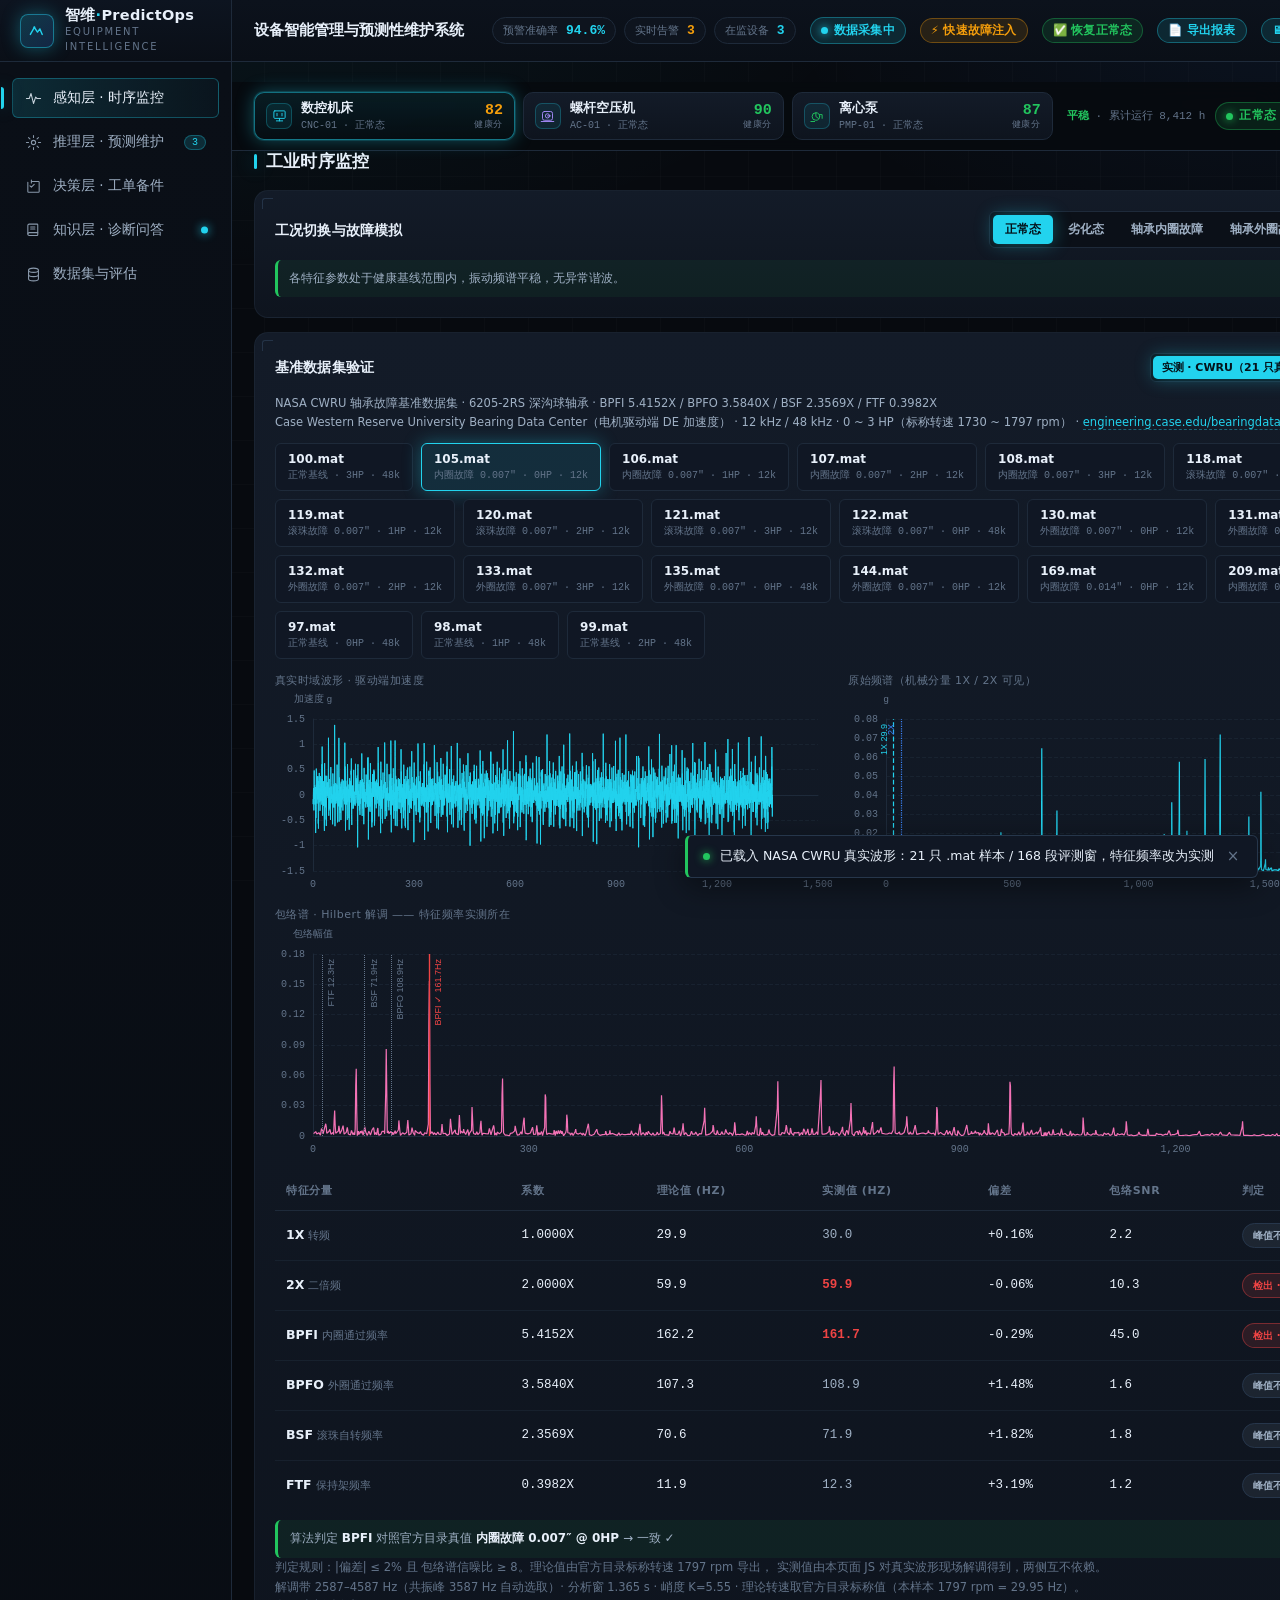
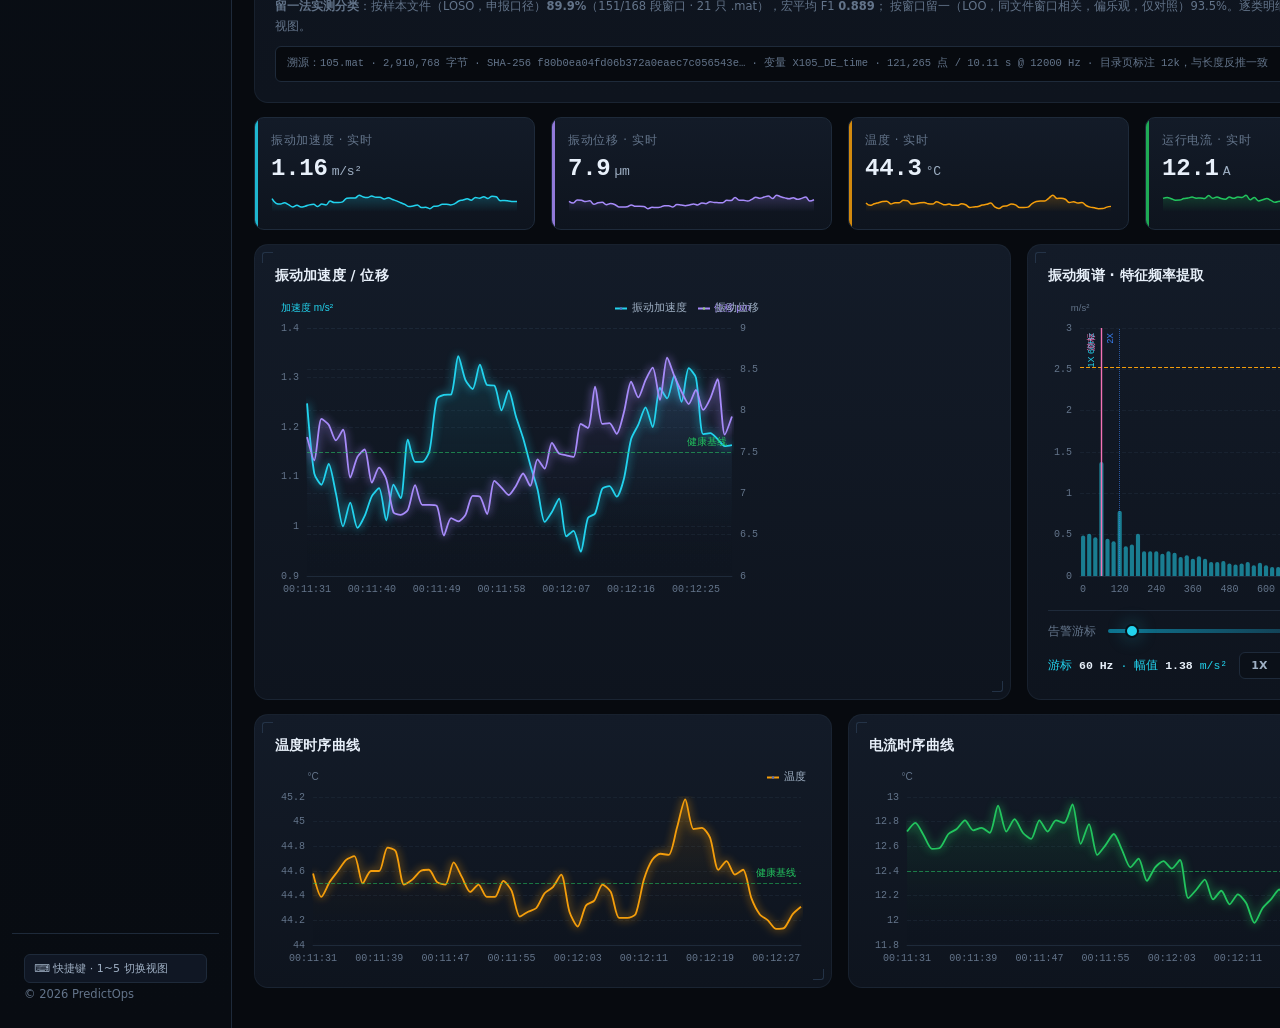
==== commit 7a4c044b: "feat(data): 接入 NASA CWRU 真实波形并重做交互体验 真实数据（此前无一处真实测量） - tools/ 新增构建期管线：fetch-cwru.sh 下载并校验 SHA-256、ma" ====
--- a/index.html
+++ b/index.html
@@ -31,15 +31,15 @@
     </div>
     <div class="topbar-spacer"></div>
     <div class="kpi-strip">
-      <div class="kpi-chip"><em>预警准确率</em><b id="kpi-accuracy">94.6%</b></div>
-      <div class="kpi-chip"><em>实时告警</em><b id="kpi-alerts">0</b></div>
-      <div class="kpi-chip"><em>在监设备</em><b id="kpi-devices">3</b></div>
-    </div>
-    <span class="pill pill-info"><span class="dot pulse"></span>数据采集中</span>
-    <button class="pill pill-warn" id="btn-quick-fault" title="一键注入轴承内圈故障并触发预警与工单">
+      <button class="kpi-chip" data-goto="dataset" title="查看模型评估依据"><em>预警准确率</em><b id="kpi-accuracy">94.6%</b></button>
+      <button class="kpi-chip" data-goto="inference" title="查看最近预警事件流"><em>实时告警</em><b id="kpi-alerts">0</b></button>
+      <button class="kpi-chip" data-goto="perception" title="查看在监设备"><em>在监设备</em><b id="kpi-devices">3</b></button>
+    </div>
+    <span class="pill pill-info" id="live-badge"><span class="dot pulse"></span>数据采集中</span>
+    <button class="pill pill-warn" id="btn-quick-fault" title="一键注入轴承内圈故障并触发预警与工单（快捷键 F）">
       ⚡ 快速故障注入
     </button>
-    <button class="pill pill-ok" id="btn-quick-normal" title="恢复正常态健康基线">
+    <button class="pill pill-ok" id="btn-quick-normal" title="恢复正常态健康基线（快捷键 N）">
       ✅ 恢复正常态
     </button>
     <button class="pill pill-info" id="btn-topbar-export" title="导出维护分析报表">
@@ -53,10 +53,10 @@
   </header>
 
   <!-- ================= 侧边导航 ================= -->
-  <aside class="sidebar">
+  <aside class="sidebar" aria-label="系统导航">
     <div class="nav-label">系统层级</div>
 
-    <button class="nav-item active" data-view="perception">
+    <button class="nav-item active" data-view="perception" aria-current="page">
       <svg viewBox="0 0 24 24" fill="none" stroke="currentColor" stroke-width="1.5" stroke-linecap="round" stroke-linejoin="round">
         <path d="M2 12h4l2.5-7 3.5 14 3-9 2 2h5" />
       </svg>
@@ -99,12 +99,26 @@
       系统版本 <b>v1.0.0</b><br />
       采样频率 <b>1 Hz</b> · 窗口 <b>60s</b><br />
       推理引擎 <b>Edge-AI</b><br />
+      <button class="kbd-hint" id="btn-shortcuts" title="查看键盘快捷键（? ）">⌨ 快捷键 · 1~5 切换视图</button><br />
       <span style="color:var(--txt-2)">© 2026 PredictOps</span>
     </div>
   </aside>
 
   <!-- ================= 主内容区 ================= -->
   <main class="main">
+
+    <!-- ======== 全局设备上下文条（跨视图可见） ======== -->
+    <div class="context-bar" id="context-bar">
+      <div class="device-strip" id="device-strip" role="group" aria-label="选择监控设备"><!-- JS 渲染 --></div>
+      <div class="ctx-right">
+        <span class="ctx-trend mono" id="m-trend">趋势：--</span>
+        <span id="state-banner" class="pill pill-ok"><span class="dot"></span>正常态</span>
+        <button class="btn btn-sm" id="btn-pause" aria-pressed="false" title="暂停 / 继续实时数据流（快捷键 空格）">
+          <svg viewBox="0 0 24 24" fill="none" stroke="currentColor" stroke-width="1.8" stroke-linecap="round"><path d="M9 6v12M15 6v12"/></svg>
+          <span id="pause-label">暂停</span>
+        </button>
+      </div>
+    </div>
 
     <!-- ======== 感知层 ======== -->
     <section class="view active" id="view-perception">
@@ -113,12 +127,9 @@
         <p>采集振动（加速度/位移）、温度、电流信号，建立设备健康基线</p>
         <div class="spacer"></div>
         <span class="pill pill-muted">健康分 <b id="m-health" class="mono" style="margin-left:5px">--</b></span>
-        <span id="state-banner" class="pill pill-ok"><span class="dot"></span>正常态</span>
-      </div>
-
-      <div class="device-strip" id="device-strip"><!-- JS 渲染 --></div>
-
-      <div class="panel mt">
+      </div>
+
+      <div class="panel">
         <div class="panel-head">
           <h3>工况切换与故障模拟</h3>
           <span class="sub">模拟数控机床 / 空压机 / 离心泵的轴承内圈、外圈故障等典型工况</span>
@@ -153,7 +164,7 @@
           <div class="metric-label">运行电流 · 实时</div>
           <div class="metric-value"><span id="m-current">--</span><small>A</small></div>
           <div class="spark" id="spark-current"></div>
-          <div class="spark-label"><span>近 60s</span><span id="m-trend">趋势：平稳</span></div>
+          <div class="spark-label"><span>近 60s</span><span>负载波动监测</span></div>
         </div>
       </div>
 
@@ -167,8 +178,9 @@
           <div class="chart" id="chart-spectrum" style="height:300px"></div>
           <div class="cursor-bar">
             <span class="lbl">告警游标</span>
-            <input type="range" id="spec-cursor" min="0" max="1000" step="20" value="60" />
+            <input type="range" id="spec-cursor" min="0" max="1000" step="20" value="60" aria-label="频谱游标频率（Hz）" />
             <span class="cursor-readout" id="spec-cursor-readout">拖动游标查看频点幅值</span>
+            <div class="segmented segmented-xs" id="spec-snap" role="group" aria-label="游标快速定位"></div>
           </div>
         </div>
       </div>
@@ -302,7 +314,11 @@
 
       <div class="grid g-wo mt">
         <div class="panel">
-          <div class="panel-head"><h3>智能检修工单</h3></div>
+          <div class="panel-head">
+            <h3>智能检修工单</h3>
+            <div class="spacer"></div>
+            <div class="segmented segmented-xs" id="wo-filter" role="group" aria-label="工单状态筛选"></div>
+          </div>
           <div class="wo-list" id="wo-list"><div class="empty">暂无工单</div></div>
         </div>
         <div class="panel">
@@ -347,6 +363,10 @@
             <span class="sub">自然语言 · 结构化诊断方案</span>
             <div class="spacer"></div>
             <span class="pill pill-info"><span class="dot pulse"></span>在线</span>
+            <button class="btn btn-sm btn-ghost" id="btn-chat-clear" title="清空对话记录">
+              <svg viewBox="0 0 24 24" fill="none" stroke="currentColor" stroke-width="1.6" stroke-linecap="round" stroke-linejoin="round"><path d="M3 6h18M8 6V4h8v2M6 6l1 14h10l1-14M10 11v6M14 11v6"/></svg>
+              清空
+            </button>
           </div>
           <div class="quick-ask mb">
             <button data-ask="轴承温度过高排查SOP">
@@ -374,9 +394,10 @@
             <button data-ask="当前预警准确率和误报率多少？">预警指标</button>
           </div>
           <div class="chat">
-            <div class="chat-log" id="chat-log"></div>
+            <div class="chat-log" id="chat-log" aria-live="polite"></div>
             <form class="chat-input" id="chat-form" autocomplete="off">
-              <input id="chat-input" type="text" placeholder="输入设备故障问题，如：数控机床主轴振动异常如何处理？" />
+              <label class="sr-only" for="chat-input">输入设备故障问题</label>
+              <input id="chat-input" type="text" placeholder="输入设备故障问题，如：数控机床主轴振动异常如何处理？（/ 快速聚焦）" />
               <button class="btn btn-primary" type="submit">
                 <svg viewBox="0 0 24 24" fill="none" stroke="currentColor" stroke-width="1.7" stroke-linecap="round" stroke-linejoin="round"><path d="M22 2L11 13M22 2l-7 20-4-9-9-4 20-7z"/></svg>
                 发送
@@ -401,24 +422,24 @@
 
 <!-- ================= 抽屉 ================= -->
 <div class="drawer-mask" id="drawer-mask"></div>
-<aside class="drawer" id="drawer">
+<aside class="drawer" id="drawer" role="dialog" aria-modal="true" aria-labelledby="drawer-title">
   <div class="drawer-head">
     <h3 id="drawer-title">工单详情</h3>
-    <button class="drawer-close" id="drawer-close">
+    <button class="drawer-close" id="drawer-close" aria-label="关闭详情面板">
       <svg viewBox="0 0 24 24" width="15" height="15" fill="none" stroke="currentColor" stroke-width="2" stroke-linecap="round"><path d="M6 6l12 12M18 6L6 18"/></svg>
     </button>
   </div>
   <div class="drawer-body" id="drawer-body"></div>
 </aside>
 
-<div class="toast-wrap" id="toast-wrap"></div>
+<div class="toast-wrap" id="toast-wrap" role="status" aria-live="polite" aria-label="系统通知"></div>
 
 <!-- ================= 通用模态框 ================= -->
 <div class="modal-mask" id="modal-mask"></div>
-<div class="modal" id="modal">
+<div class="modal" id="modal" role="dialog" aria-modal="true" aria-labelledby="modal-title">
   <div class="modal-head">
     <h3 id="modal-title"></h3>
-    <button class="drawer-close" id="modal-close">
+    <button class="drawer-close" id="modal-close" aria-label="关闭弹窗">
       <svg viewBox="0 0 24 24" width="15" height="15" fill="none" stroke="currentColor" stroke-width="2" stroke-linecap="round"><path d="M6 6l12 12M18 6L6 18"/></svg>
     </button>
   </div>
@@ -427,7 +448,9 @@
 
 <script src="assets/echarts.min.js"></script>
 <script src="assets/data.js"></script>
+<script src="assets/dsp.js"></script>
 <script src="assets/dataset.js"></script>
+<script src="assets/cwru.js"></script>
 <script src="assets/knowledge.js"></script>
 <script src="assets/charts.js"></script>
 <script src="assets/eval.js"></script>
--- a/assets/core.css
+++ b/assets/core.css
@@ -755,19 +755,22 @@
 @media (max-width: 820px) { .portal-grid { grid-template-columns: 1fr; } }
 
 /* ================= 简洁大气重构（predict） ================= */
-/* 一、全局减字 */
-.metric-foot { display: none !important; }
+/* 一、全局减字：仅折叠静态装饰文案，交互反馈类文本见下方 ID 级例外 */
+.metric-foot { display: none; }
+/* 预警来源标识不可折叠：否则「最近预警」两张卡会被误读为当前设备数据 */
+#i-alert-src { display: flex; }
 .section-head p { display: none; }
 .panel-head .sub { display: none; }
 .view .note { display: none; }
 #view-dataset .note { display: block; }
+/* 工况切换说明 / 频谱特征结论是点击后的即时反馈，必须可见 */
+#state-desc, #infer-feature { display: block; }
 .nav-label { display: none; }
 .sidebar-foot { font-size: 0; line-height: 1; padding-top: 12px; }
 .sidebar-foot > span { font-size: 11.5px; }
 .spark-label { display: none; }
 .kb-item .d { display: none; }
 .alert-row .ar-id { display: none; }
-.alert-row .note { display: none; }
 
 /* 顶栏单行，不换行 */
 .topbar { flex-wrap: nowrap; }
@@ -818,8 +821,220 @@
 
 /* 减字补充（提高优先级覆盖既有更具体选择器） */
 .metric .spark-label { display: none; }
-.device-meta .code { display: none; }
-.device-state .lbl { display: none; }
 .kb-item .t { font-size: 14px; }
 #supply-chain .tl-time { display: none; }
-#supply-chain .tl-sub { display: none; }
+#supply-chain { max-height: 300px; overflow-y: auto; }
+
+/* ================= 交互体验优化层 ================= */
+
+/* ---- 无障碍基础设施 ---- */
+.sr-only {
+  position: absolute; width: 1px; height: 1px; padding: 0; margin: -1px;
+  overflow: hidden; clip: rect(0 0 0 0); white-space: nowrap; border: 0;
+}
+:focus-visible {
+  outline: 2px solid var(--cyan);
+  outline-offset: 2px;
+  border-radius: 4px;
+}
+table.data tr:focus-visible, .alert-row:focus-visible, .kb-item:focus-visible { outline-offset: -2px; }
+
+/* ---- 全局设备上下文条（跨视图常驻） ---- */
+.context-bar {
+  position: sticky; top: 0; z-index: 30;
+  display: flex; align-items: center; gap: 14px;
+  margin: -20px -22px 16px; padding: 10px 22px;
+  background: rgba(7, 10, 15, 0.9);
+  backdrop-filter: blur(10px);
+  border-bottom: 1px solid var(--line);
+}
+.context-bar[hidden] { display: none; }
+.context-bar .device-strip { display: flex; gap: 8px; flex: 1; min-width: 0; }
+.context-bar .device-card {
+  flex: 1 1 0; min-width: 0; gap: 9px;
+  padding: 7px 11px; border-radius: 10px;
+}
+.context-bar .device-icon { width: 26px; height: 26px; border-radius: 7px; }
+.context-bar .device-icon svg { width: 15px; height: 15px; }
+.context-bar .device-meta .name { font-size: 12.5px; white-space: nowrap; overflow: hidden; text-overflow: ellipsis; display: block; }
+.context-bar .device-meta .code {
+  font-size: 10px; margin-top: 1px; white-space: nowrap; overflow: hidden; text-overflow: ellipsis; display: block;
+}
+.context-bar .device-state .hi { font-size: 15px; }
+.context-bar .device-state .lbl { font-size: 8.5px; letter-spacing: 0.08em; display: block; }
+.device-card.lv-1 { border-color: rgba(245, 158, 11, 0.42); }
+.device-card.lv-2 { border-color: rgba(239, 68, 68, 0.5); }
+.device-card.lv-2 .device-icon { border-color: rgba(239, 68, 68, 0.4); background: rgba(239, 68, 68, 0.08); }
+.ctx-right { display: flex; align-items: center; gap: 10px; flex: none; }
+.ctx-trend { font-size: 11px; color: var(--txt-2); white-space: nowrap; }
+.ctx-trend b { font-family: var(--mono); }
+body.is-paused .pulse { animation: none; opacity: 0.55; }
+#btn-pause[aria-pressed="true"] { border-color: var(--amber); color: var(--amber); background: rgba(245, 158, 11, 0.1); }
+
+/* ---- 即时反馈文本 ---- */
+#state-desc, #infer-feature {
+  margin-top: 4px; padding: 8px 11px; border-radius: var(--radius-sm);
+  border-left: 3px solid var(--green); background: rgba(34, 197, 94, 0.06);
+  font-size: 12px; color: var(--txt-1);
+  transition: border-color 0.25s ease, background 0.25s ease;
+}
+#state-desc.lv-1, #infer-feature.lv-1 { border-left-color: var(--amber); background: rgba(245, 158, 11, 0.07); }
+#state-desc.lv-2, #infer-feature.lv-2 { border-left-color: var(--red); background: rgba(239, 68, 68, 0.07); }
+
+/* ---- 顶栏 KPI 可点击跳转 ---- */
+.kpi-chip { transition: all 0.16s ease; }
+button.kpi-chip:hover { border-color: var(--cyan-dim); background: var(--bg-2); transform: translateY(-1px); }
+.kpi-chip.alert b { color: var(--amber); }
+.kpi-chip:active { transform: translateY(0); }
+
+/* ---- 导航未读 / 告警热态 ---- */
+.nav-item.has-new::after {
+  content: ""; position: absolute; right: 10px; top: 50%; transform: translateY(-50%);
+  width: 7px; height: 7px; border-radius: 50%; background: var(--cyan);
+  box-shadow: 0 0 10px var(--cyan); animation: pulse 1.6s ease-in-out infinite;
+}
+.nav-badge.hot {
+  background: rgba(239, 68, 68, 0.18); color: var(--red);
+  border-color: rgba(239, 68, 68, 0.45); animation: pulse 1.6s ease-in-out infinite;
+}
+
+/* ---- 紧凑分段控件（工单筛选 / 游标定位） ---- */
+.segmented-xs { padding: 2px; gap: 2px; }
+.segmented-xs button { padding: 4px 9px; font-size: 11px; border-radius: 5px; }
+.segmented-xs button b { font-family: var(--mono); margin-left: 4px; color: var(--cyan); font-weight: 700; }
+.segmented-xs button.active b { color: inherit; }
+.cursor-bar { flex-wrap: wrap; }
+
+/* ---- 可交互行 / 卡片 ---- */
+table.data tr[data-focus-device] { cursor: pointer; }
+table.data tr.row-active td { background: rgba(34, 211, 238, 0.06); }
+table.data tr.row-active td:first-child { box-shadow: inset 3px 0 0 var(--cyan); }
+.alert-row { cursor: pointer; }
+.alert-row:hover { background: var(--bg-2); transform: translateX(2px); }
+.ar-note { margin-top: 8px; font-size: 11px; color: var(--txt-2); line-height: 1.6; }
+.kb-item.picked { border-color: rgba(34, 211, 238, 0.5); background: rgba(34, 211, 238, 0.06); }
+.kb-item.picked .t { color: var(--cyan); }
+
+/* ---- 工单 ---- */
+.wo-meta { font-size: 10.5px; color: var(--txt-2); font-family: var(--mono); margin-bottom: 8px; }
+.wo-meta .ok { color: var(--green); }
+.wo-card.just-updated { animation: woFlash 1.6s ease; }
+@keyframes woFlash {
+  0% { box-shadow: 0 0 0 1px rgba(34, 211, 238, 0.6), 0 0 20px rgba(34, 211, 238, 0.28); }
+  100% { box-shadow: none; }
+}
+.empty .btn { margin-top: 12px; }
+
+/* ---- 通知条 ---- */
+.toast { cursor: default; }
+.toast-msg { flex: 1; min-width: 0; }
+.toast.out { opacity: 0; transform: translateX(24px); transition: all 0.24s ease; }
+.toast-x {
+  flex: none; width: 18px; height: 18px; border-radius: 5px; color: var(--txt-2);
+  font-size: 15px; line-height: 1; display: grid; place-items: center;
+}
+.toast-x:hover { background: var(--bg-3); color: var(--txt-0); }
+.toast-act {
+  flex: none; font-size: 11.5px; font-weight: 600; color: var(--cyan);
+  padding: 3px 9px; border-radius: 5px; border: 1px solid rgba(34, 211, 238, 0.35);
+  background: rgba(34, 211, 238, 0.08);
+}
+.toast-act:hover { background: rgba(34, 211, 238, 0.18); box-shadow: var(--glow-cyan); }
+
+/* ---- 抽屉动作区 / 快捷键表 ---- */
+.drawer-actions {
+  display: flex; gap: 9px; flex-wrap: wrap; align-items: center;
+  margin-top: 18px; padding-top: 16px; border-top: 1px solid var(--line);
+}
+.kbd-table { display: flex; flex-direction: column; gap: 9px; }
+.kbd-row { display: flex; align-items: center; gap: 12px; font-size: 12.5px; color: var(--txt-1); }
+.kbd-row kbd {
+  flex: none; min-width: 62px; text-align: center;
+  font-family: var(--mono); font-size: 11.5px; color: var(--cyan);
+  background: var(--bg-0); border: 1px solid var(--line-2); border-bottom-width: 2px;
+  border-radius: 5px; padding: 3px 8px;
+}
+.kbd-hint {
+  font-size: 11px; color: var(--txt-1); font-family: inherit;
+  padding: 6px 9px; margin: 8px 0 6px; width: 100%; text-align: left;
+  background: var(--bg-2); border: 1px solid var(--line); border-radius: var(--radius-sm);
+  transition: all 0.16s ease;
+}
+.kbd-hint:hover { border-color: var(--cyan-dim); color: var(--cyan); }
+
+/* ---- 微观反馈 ---- */
+.btn:active { transform: translateY(1px); }
+.btn.spin svg { animation: spin360 0.5s ease; }
+@keyframes spin360 { from { transform: rotate(0); } to { transform: rotate(360deg); } }
+#btn-fullscreen.pill-ok { border-color: rgba(34, 197, 94, 0.45); }
+.device-card:active, .kb-item:active, .ds-sample:active { transform: translateY(1px); }
+
+/* ---- 窄屏：KPI 折叠为紧凑单行而非整块丢弃 ---- */
+@media (max-width: 1360px) {
+  .kpi-strip { display: flex; gap: 8px; }
+  .kpi-chip { padding: 5px 10px; }
+  .kpi-chip em { font-size: 10.5px; }
+}
+@media (max-width: 1180px) {
+  .kpi-strip { display: flex; gap: 6px; }
+  .kpi-chip { padding: 5px 9px; font-size: 11px; }
+  .kpi-chip b { font-size: 12px; }
+  .topbar { gap: 9px; padding: 0 14px; }
+  #btn-topbar-export, #btn-fullscreen { display: none; }
+}
+@media (max-width: 1080px) {
+  .kpi-strip { display: none; }
+}
+@media (max-width: 900px) {
+  .context-bar { flex-wrap: wrap; margin: -14px -14px 14px; padding: 9px 14px; }
+  .ctx-right { width: 100%; justify-content: space-between; }
+  .ctx-trend { display: none; }
+}
+@media (max-width: 820px) {
+  .context-bar { position: static; }
+  .context-bar .device-strip { overflow-x: auto; }
+  .context-bar .device-card { flex: 0 0 auto; }
+}
+
+/* ---- 真实数据面板 ---- */
+.ds-source { font-size: 11.5px; color: var(--txt-1); line-height: 1.7; margin-bottom: 10px; }
+.ds-source a { color: var(--cyan); text-decoration: none; border-bottom: 1px dashed rgba(34, 211, 238, 0.4); }
+.ds-source a:hover { border-bottom-color: var(--cyan); }
+.ds-flag {
+  margin-top: 10px; padding: 9px 12px; border-radius: var(--radius-sm);
+  font-size: 12px; line-height: 1.65; border-left: 3px solid var(--cyan);
+  background: rgba(34, 211, 238, 0.06); color: var(--txt-1);
+}
+.ds-flag b { color: var(--txt-0); }
+.ds-flag.ok-flag { border-left-color: var(--green); background: rgba(34, 197, 94, 0.07); }
+.ds-flag.warn-flag { border-left-color: var(--amber); background: rgba(245, 158, 11, 0.07); }
+.ds-chart-cap { font-size: 11px; color: var(--txt-2); letter-spacing: 0.04em; margin-bottom: 4px; }
+.ds-td-sub { color: var(--txt-2); font-size: 10.5px; }
+.ds-prov {
+  margin-top: 10px; padding: 8px 11px; border-radius: var(--radius-sm);
+  background: var(--bg-0); border: 1px solid var(--line);
+  font-size: 10.5px; color: var(--txt-2); line-height: 1.7; word-break: break-all;
+}
+.ds-sample:disabled { opacity: 0.45; cursor: not-allowed; }
+#ds-mode button[disabled] { opacity: 0.4; cursor: not-allowed; }
+
+/* ---- 真实样本留一法 ---- */
+/* 评估视图里的数字必须自带口径说明，此处放开 metric 脚注（其余视图仍折叠） */
+#view-dataset .metric-foot { display: flex; font-size: 10.5px; }
+.loo-wrap { display: grid; grid-template-columns: 1.15fr 1fr; gap: 16px; align-items: start; }
+.loo-cm { width: 100%; border-collapse: collapse; font-size: 11.5px; }
+.loo-cm th, .loo-cm td { border: 1px solid var(--line); padding: 7px 8px; text-align: center; font-family: var(--mono); }
+.loo-cm th { color: var(--txt-2); background: var(--bg-1); font-weight: 600; }
+.loo-cm td.diag { background: rgba(34, 197, 94, 0.14); color: var(--green); font-weight: 700; }
+.loo-cm td.err { background: rgba(239, 68, 68, 0.12); color: #fca5a5; }
+.loo-cm td.rowh { color: var(--txt-1); font-family: var(--font); text-align: left; background: var(--bg-1); }
+.loo-note { font-size: 11px; color: var(--txt-2); line-height: 1.75; }
+@media (max-width: 1180px) { .loo-wrap { grid-template-columns: 1fr; } }
+
+@media (prefers-reduced-motion: reduce) {
+  *, *::before, *::after {
+    animation-duration: 0.01ms !important;
+    animation-iteration-count: 1 !important;
+    transition-duration: 0.01ms !important;
+  }
+}
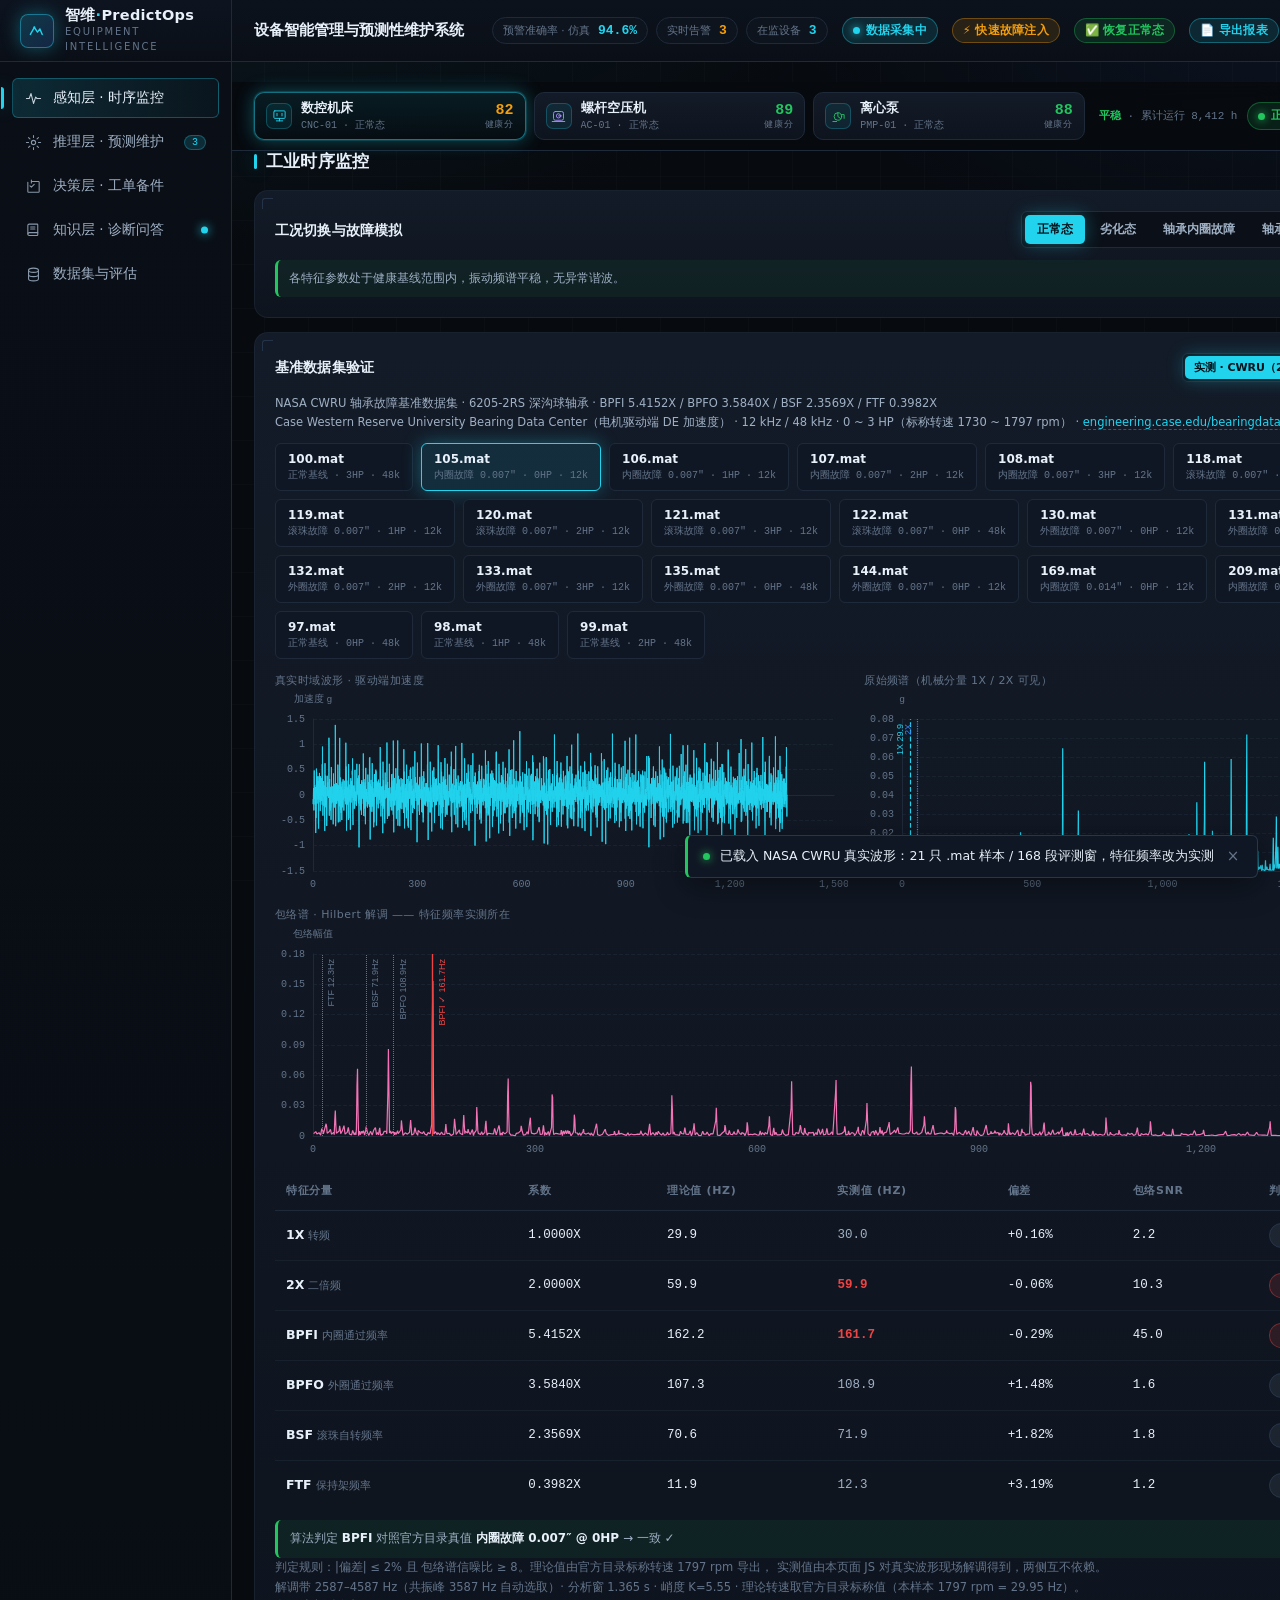
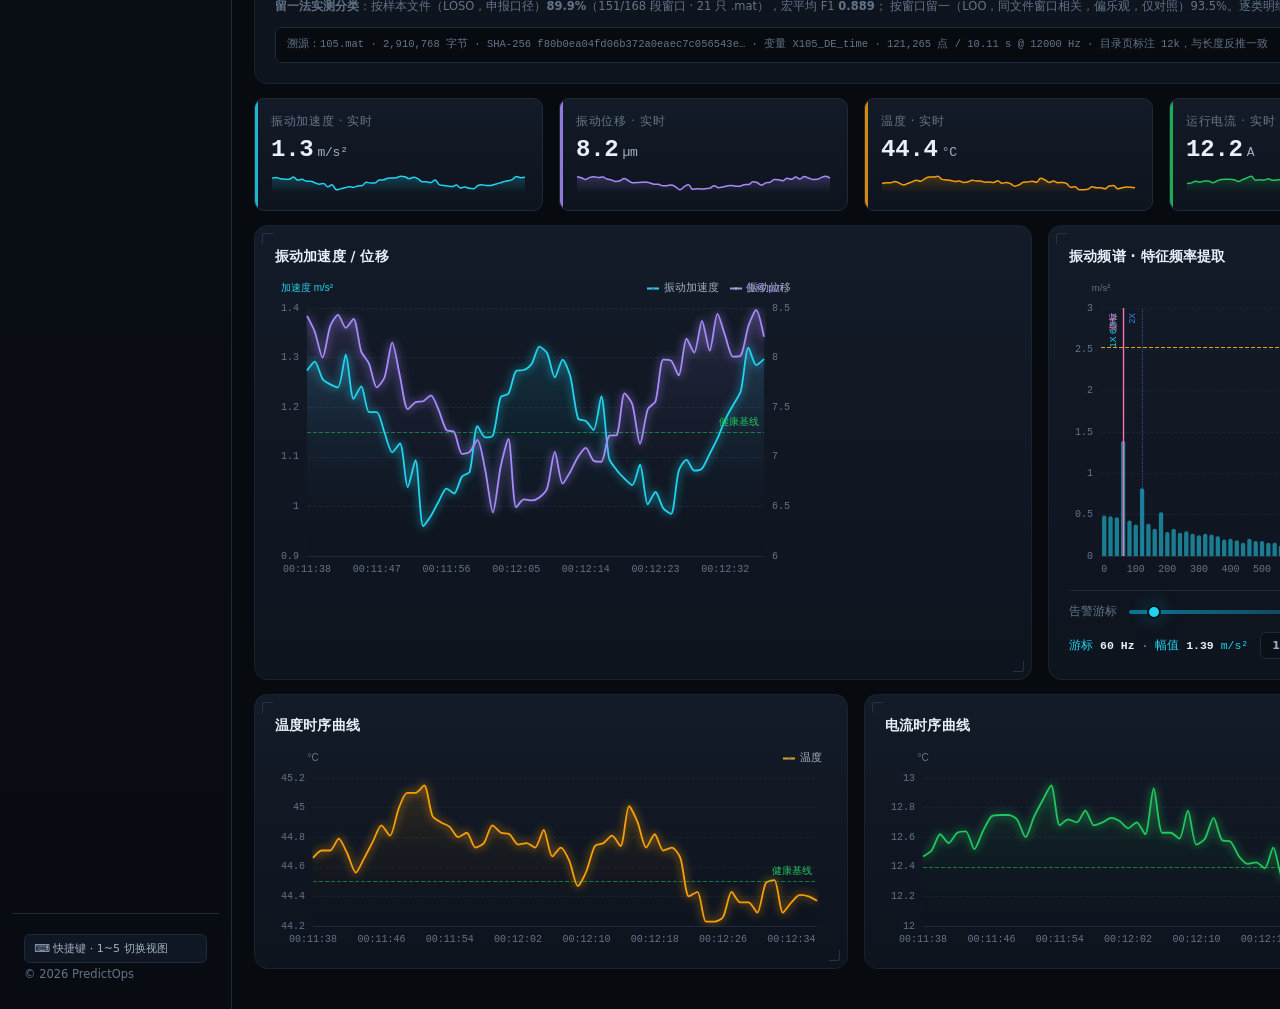
==== commit 64168f05: "fix(ux,data): 修渲染守卫冻结仿真表、窗口计数归零，并按赛题原文校准全部口径 代码缺陷（回归与子代理审计实测出） - 设备/工况切换后「模型仿真」识别表不再刷新：首屏渲染守卫的 key 只" ====
--- a/index.html
+++ b/index.html
@@ -31,7 +31,7 @@
     </div>
     <div class="topbar-spacer"></div>
     <div class="kpi-strip">
-      <button class="kpi-chip" data-goto="dataset" title="查看模型评估依据"><em>预警准确率</em><b id="kpi-accuracy">94.6%</b></button>
+      <button class="kpi-chip" data-goto="dataset" title="仿真运行态指标（SimEngine 设定值，随工况漂移）· 点击查看真实数据集实测与仿真扩充集的分列口径"><em>预警准确率 · 仿真</em><b id="kpi-accuracy">94.6%</b></button>
       <button class="kpi-chip" data-goto="inference" title="查看最近预警事件流"><em>实时告警</em><b id="kpi-alerts">0</b></button>
       <button class="kpi-chip" data-goto="perception" title="查看在监设备"><em>在监设备</em><b id="kpi-devices">3</b></button>
     </div>
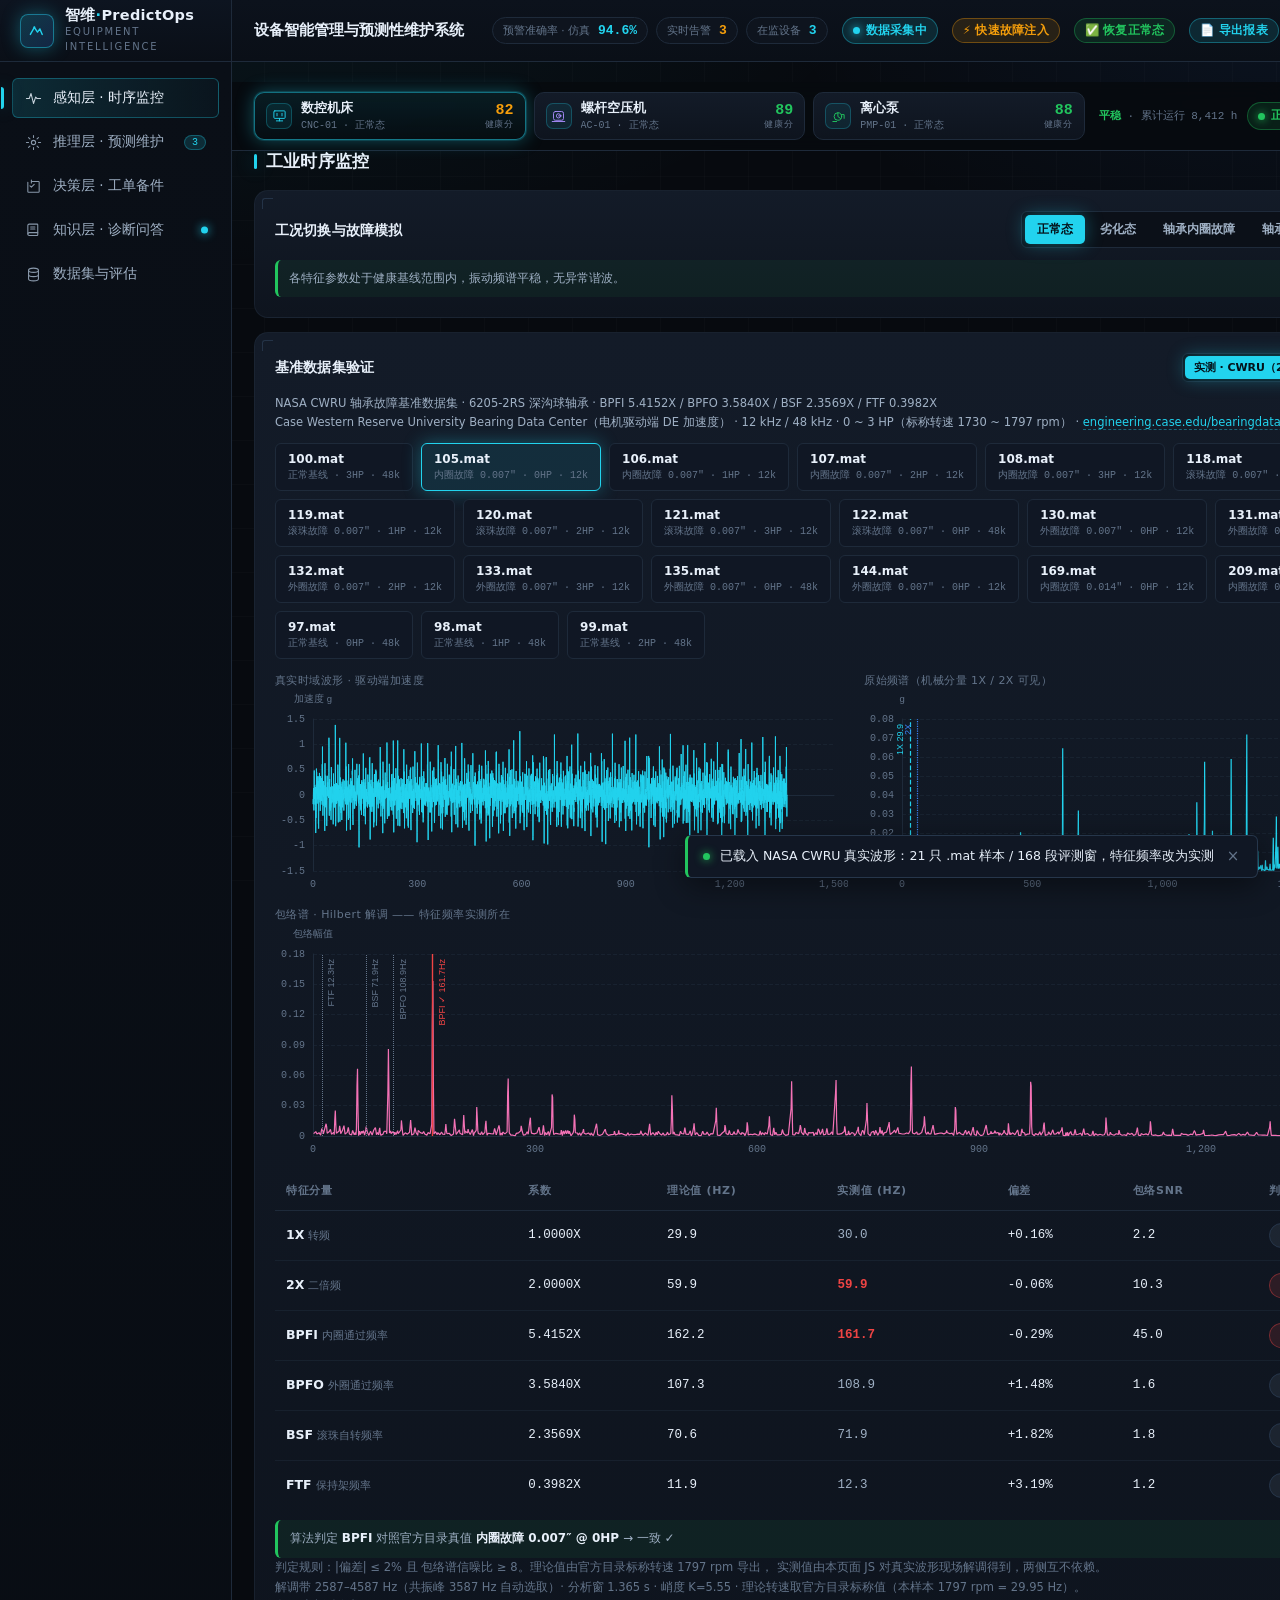
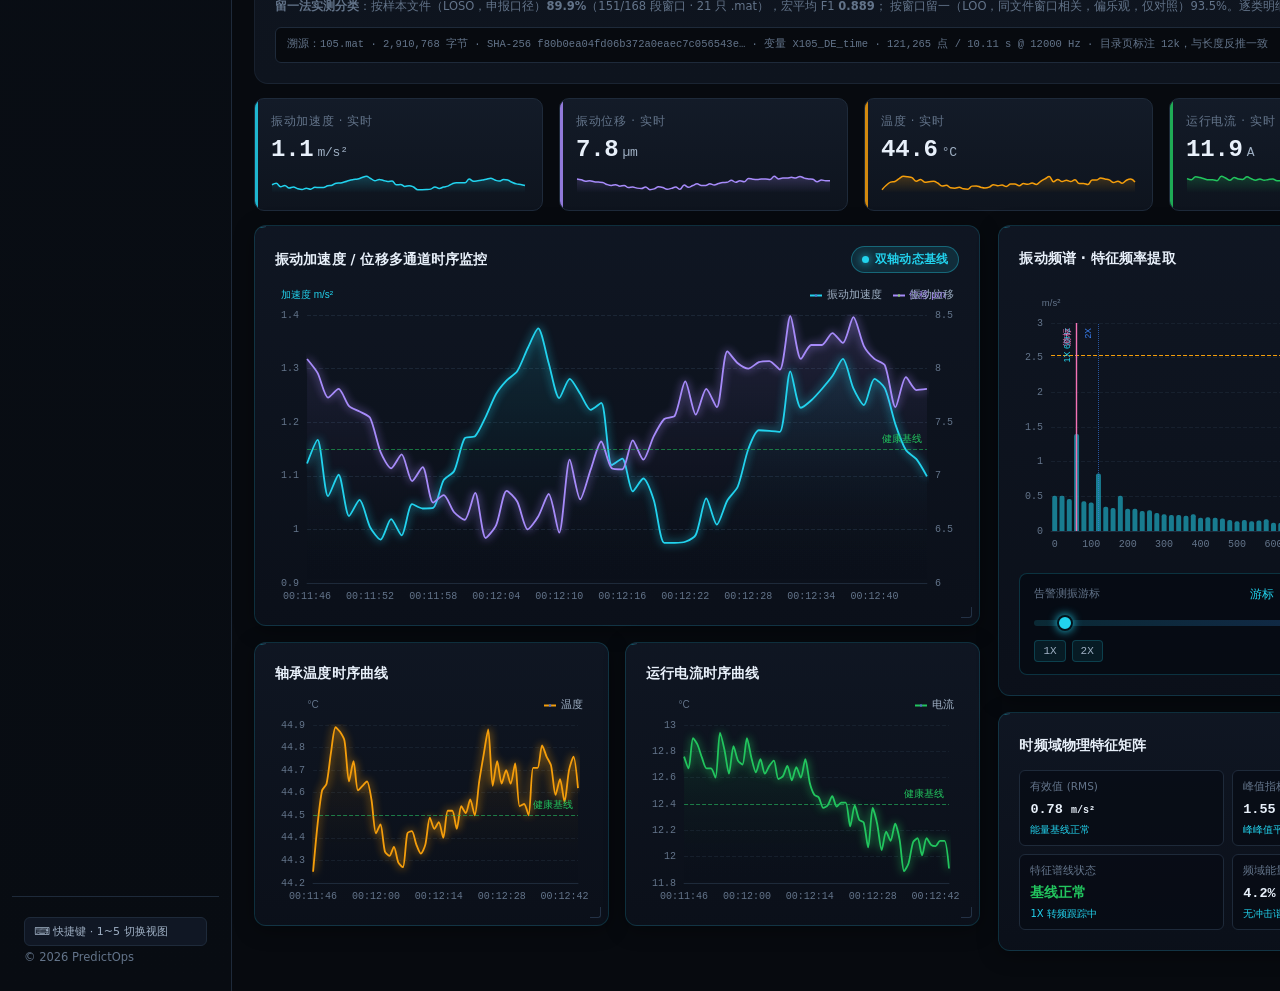
==== commit 0f9bed79: "feat(ui): redesign right column master layout across all layers - Unified right column grid: .g-mast" ====
--- a/index.html
+++ b/index.html
@@ -6,7 +6,7 @@
 <title>智维 PredictOps · 工业设备智能健康管理与预测性维护平台</title>
 <meta name="description" content="面向制造业关键设备的智能管理与预测性维护系统，覆盖感知层、推理层、决策层与知识层。" />
 <link rel="icon" href="data:image/svg+xml,%3Csvg xmlns='http://www.w3.org/2000/svg' viewBox='0 0 32 32'%3E%3Crect width='32' height='32' rx='7' fill='%230b1018'/%3E%3Cpath d='M8 20l6-9 4 6 3-4 3 7' stroke='%2322d3ee' stroke-width='2.2' fill='none' stroke-linecap='round' stroke-linejoin='round'/%3E%3C/svg%3E" />
-<link rel="stylesheet" href="assets/core.css" />
+<link rel="stylesheet" href="assets/core.css?v=20261005_v4" />
 </head>
 <body>
 <div class="app">
@@ -168,31 +168,59 @@
         </div>
       </div>
 
-      <div class="grid g-vib mt">
-        <div class="panel">
-          <div class="panel-head"><h3>振动加速度 / 位移</h3><span class="sub">双轴 · 含健康基线</span></div>
-          <div class="chart chart-lg" id="chart-vib"></div>
-        </div>
-        <div class="panel">
-          <div class="panel-head"><h3>振动频谱 · 特征频率提取</h3><span class="sub">包络谱分析</span></div>
-          <div class="chart" id="chart-spectrum" style="height:300px"></div>
-          <div class="cursor-bar">
-            <span class="lbl">告警游标</span>
-            <input type="range" id="spec-cursor" min="0" max="1000" step="20" value="60" aria-label="频谱游标频率（Hz）" />
-            <span class="cursor-readout" id="spec-cursor-readout">拖动游标查看频点幅值</span>
-            <div class="segmented segmented-xs" id="spec-snap" role="group" aria-label="游标快速定位"></div>
-          </div>
-        </div>
-      </div>
-
-      <div class="grid g-2 mt">
-        <div class="panel">
-          <div class="panel-head"><h3>温度时序曲线</h3><span class="sub">一阶惯性模型 · 温升趋势</span></div>
-          <div class="chart chart-sm" id="chart-temp"></div>
-        </div>
-        <div class="panel">
-          <div class="panel-head"><h3>电流时序曲线</h3><span class="sub">负载波动监测</span></div>
-          <div class="chart chart-sm" id="chart-current"></div>
+      <div class="g-master-split mt">
+        <!-- 左侧主时序监控区 -->
+        <div class="left-main-stack">
+          <div class="panel">
+            <div class="panel-head">
+              <h3>振动加速度 / 位移多通道时序监控</h3>
+              <div class="spacer"></div>
+              <span class="pill pill-info"><span class="dot pulse"></span>双轴动态基线</span>
+            </div>
+            <div class="chart" id="chart-vib" style="height:320px"></div>
+          </div>
+
+          <div class="grid g-2">
+            <div class="panel">
+              <div class="panel-head"><h3>轴承温度时序曲线</h3></div>
+              <div class="chart chart-sm" id="chart-temp" style="height:210px"></div>
+            </div>
+            <div class="panel">
+              <div class="panel-head"><h3>运行电流时序曲线</h3></div>
+              <div class="chart chart-sm" id="chart-current" style="height:210px"></div>
+            </div>
+          </div>
+        </div>
+
+        <!-- 右侧专业频域诊断与特征分析列 -->
+        <div class="right-col-stack">
+          <div class="panel hud-spectrum-panel">
+            <div class="panel-head">
+              <h3>振动频谱 · 特征频率提取</h3>
+              <div class="spacer"></div>
+              <span class="pill pill-ok" style="font-size:10px">包络解调实时谱</span>
+            </div>
+            <div class="chart" id="chart-spectrum" style="height:260px"></div>
+            <div class="hud-cursor-box">
+              <div class="hud-cursor-readout">
+                <span class="lbl" style="font-size:11px;color:var(--txt-2)">告警测振游标</span>
+                <span class="cursor-readout" id="spec-cursor-readout">拖动游标查看频点幅值</span>
+              </div>
+              <input type="range" class="hud-cursor-track" id="spec-cursor" min="0" max="1000" step="20" value="60" aria-label="频谱游标频率（Hz）" />
+              <div class="hud-cursor-snaps" id="spec-snap" role="group" aria-label="游标快速定位"></div>
+            </div>
+          </div>
+
+          <div class="panel">
+            <div class="panel-head">
+              <h3>时频域物理特征矩阵</h3>
+              <div class="spacer"></div>
+              <span class="pill pill-muted" style="font-size:10px">实时提取</span>
+            </div>
+            <div class="matrix-grid" id="matrix-features">
+              <!-- JS 实时更新 -->
+            </div>
+          </div>
         </div>
       </div>
     </section>
@@ -222,48 +250,68 @@
         </div>
       </div>
 
-      <div class="grid g-gauge mt">
-        <div class="panel">
-          <div class="panel-head">
-            <h3>健康指数</h3>
-            <div class="spacer"></div>
-            <button class="btn btn-sm btn-ghost" id="btn-score-detail">
-              <svg viewBox="0 0 24 24" fill="none" stroke="currentColor" stroke-width="1.6" stroke-linecap="round"><path d="M12 16v-4M12 8h.01M21 12a9 9 0 11-18 0 9 9 0 0118 0z"/></svg>
-              查看评分依据
-            </button>
-          </div>
-          <div class="chart chart-gauge" id="chart-gauge"></div>
-          <div class="note" id="infer-feature">频谱无异常特征频率，各维度指标正常</div>
-        </div>
-        <div class="panel">
-          <div class="panel-head"><h3>健康五维雷达</h3></div>
-          <div class="chart chart-gauge" id="chart-radar"></div>
-        </div>
-        <div class="panel">
-          <div class="panel-head"><h3>劣化趋势推演</h3></div>
-          <div class="chart chart-gauge" id="chart-degrade"></div>
-        </div>
-      </div>
-
-      <div class="panel mt">
-        <div class="panel-head">
-          <h3>剩余使用寿命（RUL）预测</h3>
-          <span class="sub">历史健康分 + 劣化趋势外推，含置信区间与停机阈值</span>
-          <div class="spacer"></div>
-          <span class="pill pill-ok" id="rul-badge">RUL --</span>
-        </div>
-        <div class="chart chart-xl" id="chart-rul"></div>
-      </div>
-
-      <div class="grid g-32 mt">
-        <div class="panel">
-          <div class="panel-head"><h3>设备健康台账</h3><span class="sub">实时评分与检修建议</span></div>
-          <div class="table-wrap" id="health-table"></div>
-        </div>
-        <div class="panel">
-          <div class="panel-head"><h3>最近预警事件流</h3><span class="sub">时间 · 设备 · 故障类型 · 提前时长 · 置信度</span></div>
-          <div id="alert-list" class="alert-stream">
-            <div class="empty">暂无预警</div>
+      <div class="g-master-split mt">
+        <!-- 左侧核心预测区 -->
+        <div class="left-main-stack">
+          <div class="grid g-2">
+            <div class="panel">
+              <div class="panel-head">
+                <h3>健康指数评估</h3>
+                <div class="spacer"></div>
+                <button class="btn btn-sm btn-ghost" id="btn-score-detail">
+                  <svg viewBox="0 0 24 24" fill="none" stroke="currentColor" stroke-width="1.6" stroke-linecap="round"><path d="M12 16v-4M12 8h.01M21 12a9 9 0 11-18 0 9 9 0 0118 0z"/></svg>
+                  评分依据
+                </button>
+              </div>
+              <div class="chart chart-gauge" id="chart-gauge" style="height:280px"></div>
+              <div class="note" id="infer-feature" style="margin-top:4px">频谱无异常特征频率，各维度指标正常</div>
+            </div>
+
+            <div class="panel">
+              <div class="panel-head"><h3>健康五维雷达评估</h3></div>
+              <div class="chart chart-gauge" id="chart-radar" style="height:280px"></div>
+            </div>
+          </div>
+
+          <div class="panel">
+            <div class="panel-head">
+              <h3>剩余使用寿命（RUL）衰减预测</h3>
+              <div class="spacer"></div>
+              <span class="pill pill-ok" id="rul-badge">RUL --</span>
+            </div>
+            <div class="chart chart-xl" id="chart-rul" style="height:310px"></div>
+          </div>
+
+          <div class="panel">
+            <div class="panel-head">
+              <h3>全厂设备健康管理台账</h3>
+              <div class="spacer"></div>
+              <span class="pill pill-info" style="font-size:10px">动态排查</span>
+            </div>
+            <div class="table-wrap" id="health-table"></div>
+          </div>
+        </div>
+
+        <!-- 右侧智能预警决策专列 -->
+        <div class="right-col-stack">
+          <div class="panel">
+            <div class="panel-head">
+              <h3>劣化趋势深度推演</h3>
+              <div class="spacer"></div>
+              <span class="pill pill-muted" style="font-size:10px">90天推演</span>
+            </div>
+            <div class="chart" id="chart-degrade" style="height:250px"></div>
+          </div>
+
+          <div class="panel">
+            <div class="panel-head">
+              <h3>实时早期预警事件流</h3>
+              <div class="spacer"></div>
+              <span class="pill pill-warn" style="font-size:10px"><span class="dot pulse"></span>自动捕获</span>
+            </div>
+            <div id="alert-list" class="alert-stream-v2">
+              <div class="empty">暂无预警</div>
+            </div>
           </div>
         </div>
       </div>
@@ -312,33 +360,51 @@
         </div>
       </div>
 
-      <div class="grid g-wo mt">
-        <div class="panel">
-          <div class="panel-head">
-            <h3>智能检修工单</h3>
-            <div class="spacer"></div>
-            <div class="segmented segmented-xs" id="wo-filter" role="group" aria-label="工单状态筛选"></div>
-          </div>
-          <div class="wo-list" id="wo-list"><div class="empty">暂无工单</div></div>
-        </div>
-        <div class="panel">
-          <div class="panel-head"><h3>备件库存</h3></div>
-          <div class="table-wrap" id="parts-table" style="max-height:440px;overflow-y:auto"></div>
-        </div>
-      </div>
-
-      <div class="grid g-3 mt">
-        <div class="panel">
-          <div class="panel-head"><h3>工单状态分布</h3></div>
-          <div class="chart chart-sm" id="chart-wopie"></div>
-        </div>
-        <div class="panel">
-          <div class="panel-head"><h3>备件库存水位</h3></div>
-          <div class="chart chart-sm" id="chart-parts"></div>
-        </div>
-        <div class="panel">
-          <div class="panel-head"><h3>供应链预警</h3></div>
-          <div class="timeline" id="supply-chain"><div class="empty">供应链状态正常</div></div>
+      <div class="g-master-split mt">
+        <!-- 左侧工单调度主区 -->
+        <div class="left-main-stack">
+          <div class="panel">
+            <div class="panel-head">
+              <h3>智能检修工单调度中心</h3>
+              <div class="spacer"></div>
+              <div class="segmented segmented-xs" id="wo-filter" role="group" aria-label="工单状态筛选"></div>
+            </div>
+            <div class="wo-list" id="wo-list"><div class="empty">暂无工单</div></div>
+          </div>
+
+          <div class="grid g-2">
+            <div class="panel">
+              <div class="panel-head"><h3>工单流转状态分布</h3></div>
+              <div class="chart chart-sm" id="chart-wopie" style="height:230px"></div>
+            </div>
+            <div class="panel">
+              <div class="panel-head"><h3>备件库容总体水位</h3></div>
+              <div class="chart chart-parts" id="chart-parts" style="height:230px"></div>
+            </div>
+          </div>
+        </div>
+
+        <!-- 右侧备件与供应链保障专列 -->
+        <div class="right-col-stack">
+          <div class="panel">
+            <div class="panel-head">
+              <h3>关键备件实时库存水位看板</h3>
+              <div class="spacer"></div>
+              <span class="pill pill-ok" style="font-size:10px">动态水位联动</span>
+            </div>
+            <div id="parts-table">
+              <!-- 由 app.js 渲染带有彩色水位条的高级备件卡片列表 -->
+            </div>
+          </div>
+
+          <div class="panel">
+            <div class="panel-head">
+              <h3>供应链在途预警与交期雷达</h3>
+              <div class="spacer"></div>
+              <span class="pill pill-amber" style="font-size:10px">采购保障</span>
+            </div>
+            <div class="timeline" id="supply-chain"><div class="empty">供应链状态正常</div></div>
+          </div>
         </div>
       </div>
     </section>
@@ -446,14 +512,14 @@
   <div class="modal-body" id="modal-body"></div>
 </div>
 
-<script src="assets/echarts.min.js"></script>
-<script src="assets/data.js"></script>
+<script src="assets/echarts.min.js?v=20261005_v4"></script>
+<script src="assets/data.js?v=20261005_v4"></script>
 <script src="assets/dsp.js"></script>
-<script src="assets/dataset.js"></script>
+<script src="assets/dataset.js?v=20261005_v4"></script>
 <script src="assets/cwru.js"></script>
-<script src="assets/knowledge.js"></script>
-<script src="assets/charts.js"></script>
-<script src="assets/eval.js"></script>
-<script src="assets/app.js"></script>
+<script src="assets/knowledge.js?v=20261005_v4"></script>
+<script src="assets/charts.js?v=20261005_v4"></script>
+<script src="assets/eval.js?v=20261005_v4"></script>
+<script src="assets/app.js?v=20261005_v4"></script>
 </body>
 </html>
--- a/assets/core.css
+++ b/assets/core.css
@@ -1038,3 +1038,340 @@
     transition-duration: 0.01ms !important;
   }
 }
+
+
+/* =========================================================================
+ * 顶层工业控制台 · 最右列专业架构与组件重塑 (Unified Right Column Redesign)
+ * ========================================================================= */
+
+/* ---- 统一双栏主栅格：消除错位，左主区 1.58fr : 右专业分析列 1fr ---- */
+.g-master-split {
+  display: grid;
+  grid-template-columns: 1.58fr 1fr;
+  gap: 18px;
+  align-items: start;
+}
+.left-main-stack {
+  display: flex;
+  flex-direction: column;
+  gap: 16px;
+  min-width: 0;
+}
+.right-col-stack {
+  display: flex;
+  flex-direction: column;
+  gap: 16px;
+  min-width: 0;
+}
+
+/* 统一面板高端科技工业质感 */
+.right-col-stack .panel,
+.left-main-stack .panel {
+  background: linear-gradient(180deg, rgba(16, 23, 36, 0.95), rgba(11, 16, 26, 0.98));
+  border: 1px solid rgba(34, 211, 238, 0.16);
+  border-radius: 12px;
+  box-shadow: 0 4px 20px rgba(0, 0, 0, 0.35);
+  position: relative;
+  overflow: hidden;
+}
+.right-col-stack .panel::before,
+.left-main-stack .panel::before {
+  content: "";
+  position: absolute;
+  top: 0; left: 0; right: 0;
+  height: 1px;
+  background: linear-gradient(90deg, transparent, rgba(34, 211, 238, 0.4), transparent);
+  pointer-events: none;
+}
+
+/* ---- 感知层右列：频谱分析仪 HUD 与实时物理特征矩阵 ---- */
+.hud-spectrum-panel {
+  display: flex;
+  flex-direction: column;
+  gap: 10px;
+}
+.hud-cursor-box {
+  background: rgba(6, 11, 19, 0.85);
+  border: 1px solid rgba(34, 211, 238, 0.2);
+  border-radius: 8px;
+  padding: 12px 14px;
+  margin-top: 10px;
+}
+.hud-cursor-readout {
+  display: flex;
+  align-items: center;
+  justify-content: space-between;
+  margin-bottom: 8px;
+}
+.hud-cursor-readout .h-freq {
+  font-family: var(--mono);
+  font-size: 15px;
+  font-weight: 700;
+  color: var(--cyan);
+  text-shadow: 0 0 8px rgba(34, 211, 238, 0.4);
+}
+.hud-cursor-readout .h-amp {
+  font-family: var(--mono);
+  font-size: 13px;
+  color: var(--txt-1);
+}
+.hud-cursor-readout .h-amp b {
+  color: var(--amber);
+  font-size: 14px;
+}
+.hud-cursor-track {
+  width: 100%;
+  height: 6px;
+  background: linear-gradient(90deg, rgba(34, 211, 238, 0.15), rgba(59, 130, 246, 0.25));
+  border-radius: 4px;
+  outline: none;
+  -webkit-appearance: none;
+  appearance: none;
+  cursor: pointer;
+}
+.hud-cursor-track::-webkit-slider-thumb {
+  -webkit-appearance: none;
+  appearance: none;
+  width: 16px;
+  height: 16px;
+  border-radius: 50%;
+  background: var(--cyan);
+  box-shadow: 0 0 10px var(--cyan);
+  border: 2px solid #04121a;
+  cursor: pointer;
+}
+.hud-cursor-snaps {
+  display: flex;
+  gap: 6px;
+  flex-wrap: wrap;
+  margin-top: 8px;
+}
+.hud-cursor-snaps button {
+  font-family: var(--mono);
+  font-size: 11px;
+  padding: 4px 8px;
+  border-radius: 4px;
+  background: rgba(34, 211, 238, 0.08);
+  border: 1px solid rgba(34, 211, 238, 0.2);
+  color: var(--txt-1);
+  transition: all 0.15s ease;
+}
+.hud-cursor-snaps button:hover {
+  background: rgba(34, 211, 238, 0.2);
+  color: var(--cyan);
+  border-color: var(--cyan);
+}
+
+/* 多维物理特征矩阵小面板 */
+.matrix-grid {
+  display: grid;
+  grid-template-columns: repeat(2, 1fr);
+  gap: 8px;
+  margin-top: 8px;
+}
+.matrix-cell {
+  background: rgba(6, 11, 19, 0.7);
+  border: 1px solid var(--line);
+  border-radius: 6px;
+  padding: 8px 10px;
+}
+.matrix-cell .mc-k {
+  font-size: 10.5px;
+  color: var(--txt-2);
+  display: block;
+  margin-bottom: 3px;
+}
+.matrix-cell .mc-v {
+  font-family: var(--mono);
+  font-size: 13.5px;
+  font-weight: 700;
+  color: var(--txt-0);
+}
+.matrix-cell .mc-sub {
+  font-size: 10px;
+  color: var(--cyan);
+  margin-top: 2px;
+  display: block;
+}
+
+/* ---- 推理层右列：流线型实时预警事件流中枢 ---- */
+.alert-stream-v2 {
+  display: flex;
+  flex-direction: column;
+  gap: 12px;
+  max-height: 480px;
+  overflow-y: auto;
+  padding-right: 4px;
+}
+.alert-card-v2 {
+  background: linear-gradient(135deg, rgba(16, 24, 38, 0.85), rgba(11, 16, 26, 0.95));
+  border: 1px solid rgba(255, 255, 255, 0.08);
+  border-left: 4px solid var(--amber);
+  border-radius: 10px;
+  padding: 13px 15px;
+  transition: all 0.2s ease;
+  position: relative;
+  cursor: pointer;
+}
+.alert-card-v2:hover {
+  border-color: rgba(34, 211, 238, 0.4);
+  box-shadow: 0 4px 16px rgba(0, 0, 0, 0.4), 0 0 12px rgba(34, 211, 238, 0.15);
+  transform: translateY(-2px);
+}
+.alert-card-v2.critical {
+  border-left-color: var(--red);
+  box-shadow: 0 0 10px rgba(244, 63, 94, 0.15);
+}
+.alert-card-v2 .ac-header {
+  display: flex;
+  align-items: center;
+  justify-content: space-between;
+  margin-bottom: 9px;
+}
+.alert-card-v2 .ac-title-wrap {
+  display: flex;
+  align-items: center;
+  gap: 8px;
+}
+.alert-card-v2 .ac-dev {
+  font-size: 13.5px;
+  font-weight: 700;
+  color: #ffffff;
+}
+.alert-card-v2 .ac-badge {
+  font-size: 10.5px;
+  padding: 2px 7px;
+  border-radius: 4px;
+  font-weight: 600;
+}
+.alert-card-v2 .ac-time {
+  font-family: var(--mono);
+  font-size: 11px;
+  color: var(--txt-2);
+}
+.alert-card-v2 .ac-metrics {
+  display: grid;
+  grid-template-columns: 1fr 1fr;
+  gap: 8px;
+  background: rgba(4, 9, 16, 0.6);
+  border: 1px solid rgba(255, 255, 255, 0.04);
+  border-radius: 6px;
+  padding: 8px 10px;
+  margin-bottom: 8px;
+}
+.alert-card-v2 .ac-metric-item {
+  display: flex;
+  flex-direction: column;
+}
+.alert-card-v2 .ac-metric-item .lbl {
+  font-size: 10px;
+  color: var(--txt-2);
+}
+.alert-card-v2 .ac-metric-item .val {
+  font-family: var(--mono);
+  font-size: 15px;
+  font-weight: 700;
+  color: var(--cyan);
+}
+.alert-card-v2 .ac-metric-item .val.danger { color: var(--red); }
+.alert-card-v2 .ac-metric-item .val.warn { color: var(--amber); }
+.alert-card-v2 .ac-desc {
+  font-size: 11px;
+  color: var(--txt-1);
+  line-height: 1.5;
+  display: flex;
+  align-items: center;
+  justify-content: space-between;
+}
+.alert-card-v2 .ac-action-hint {
+  font-size: 10.5px;
+  color: var(--cyan);
+  display: inline-flex;
+  align-items: center;
+  gap: 4px;
+}
+
+/* ---- 决策层右列：可视化备件库存水位看板 ---- */
+.parts-stock-list {
+  display: flex;
+  flex-direction: column;
+  gap: 10px;
+  max-height: 480px;
+  overflow-y: auto;
+  padding-right: 4px;
+}
+.part-meter-card {
+  background: linear-gradient(135deg, rgba(16, 24, 38, 0.8), rgba(9, 14, 23, 0.9));
+  border: 1px solid rgba(255, 255, 255, 0.06);
+  border-radius: 8px;
+  padding: 10px 12px;
+  transition: all 0.15s ease;
+}
+.part-meter-card:hover {
+  border-color: rgba(34, 211, 238, 0.3);
+  background: linear-gradient(135deg, rgba(20, 30, 48, 0.9), rgba(11, 16, 26, 0.95));
+}
+.pm-top {
+  display: flex;
+  align-items: center;
+  justify-content: space-between;
+  margin-bottom: 6px;
+}
+.pm-name {
+  font-size: 12.5px;
+  font-weight: 700;
+  color: #f1f5f9;
+}
+.pm-dev-chip {
+  font-family: var(--mono);
+  font-size: 10px;
+  padding: 1px 6px;
+  border-radius: 3px;
+  background: rgba(34, 211, 238, 0.1);
+  color: var(--cyan);
+  border: 1px solid rgba(34, 211, 238, 0.2);
+}
+.pm-meter-wrap {
+  position: relative;
+  height: 8px;
+  background: rgba(3, 7, 13, 0.9);
+  border-radius: 4px;
+  overflow: hidden;
+  margin: 6px 0;
+  border: 1px solid rgba(255, 255, 255, 0.05);
+}
+.pm-meter-bar {
+  height: 100%;
+  border-radius: 4px;
+  transition: width 0.4s ease;
+}
+.pm-meter-bar.ok { background: linear-gradient(90deg, #10b981, #34d399); }
+.pm-meter-bar.warn { background: linear-gradient(90deg, #f59e0b, #fbbf24); }
+.pm-meter-bar.danger { background: linear-gradient(90deg, #f43f5e, #fb7185); }
+
+.pm-meta-row {
+  display: flex;
+  align-items: center;
+  justify-content: space-between;
+  font-size: 11px;
+  color: var(--txt-2);
+  margin-top: 4px;
+}
+.pm-meta-row .pm-stock {
+  font-family: var(--mono);
+  color: var(--txt-1);
+}
+.pm-meta-row .pm-days {
+  font-family: var(--mono);
+  font-weight: 600;
+}
+.pm-meta-row .pm-days.ok { color: var(--green); }
+.pm-meta-row .pm-days.warn { color: var(--amber); }
+.pm-meta-row .pm-days.danger { color: var(--red); font-weight: 700; }
+
+/* 响应式断点适配 */
+@media (max-width: 1200px) {
+  .g-master-split {
+    grid-template-columns: 1fr;
+  }
+}
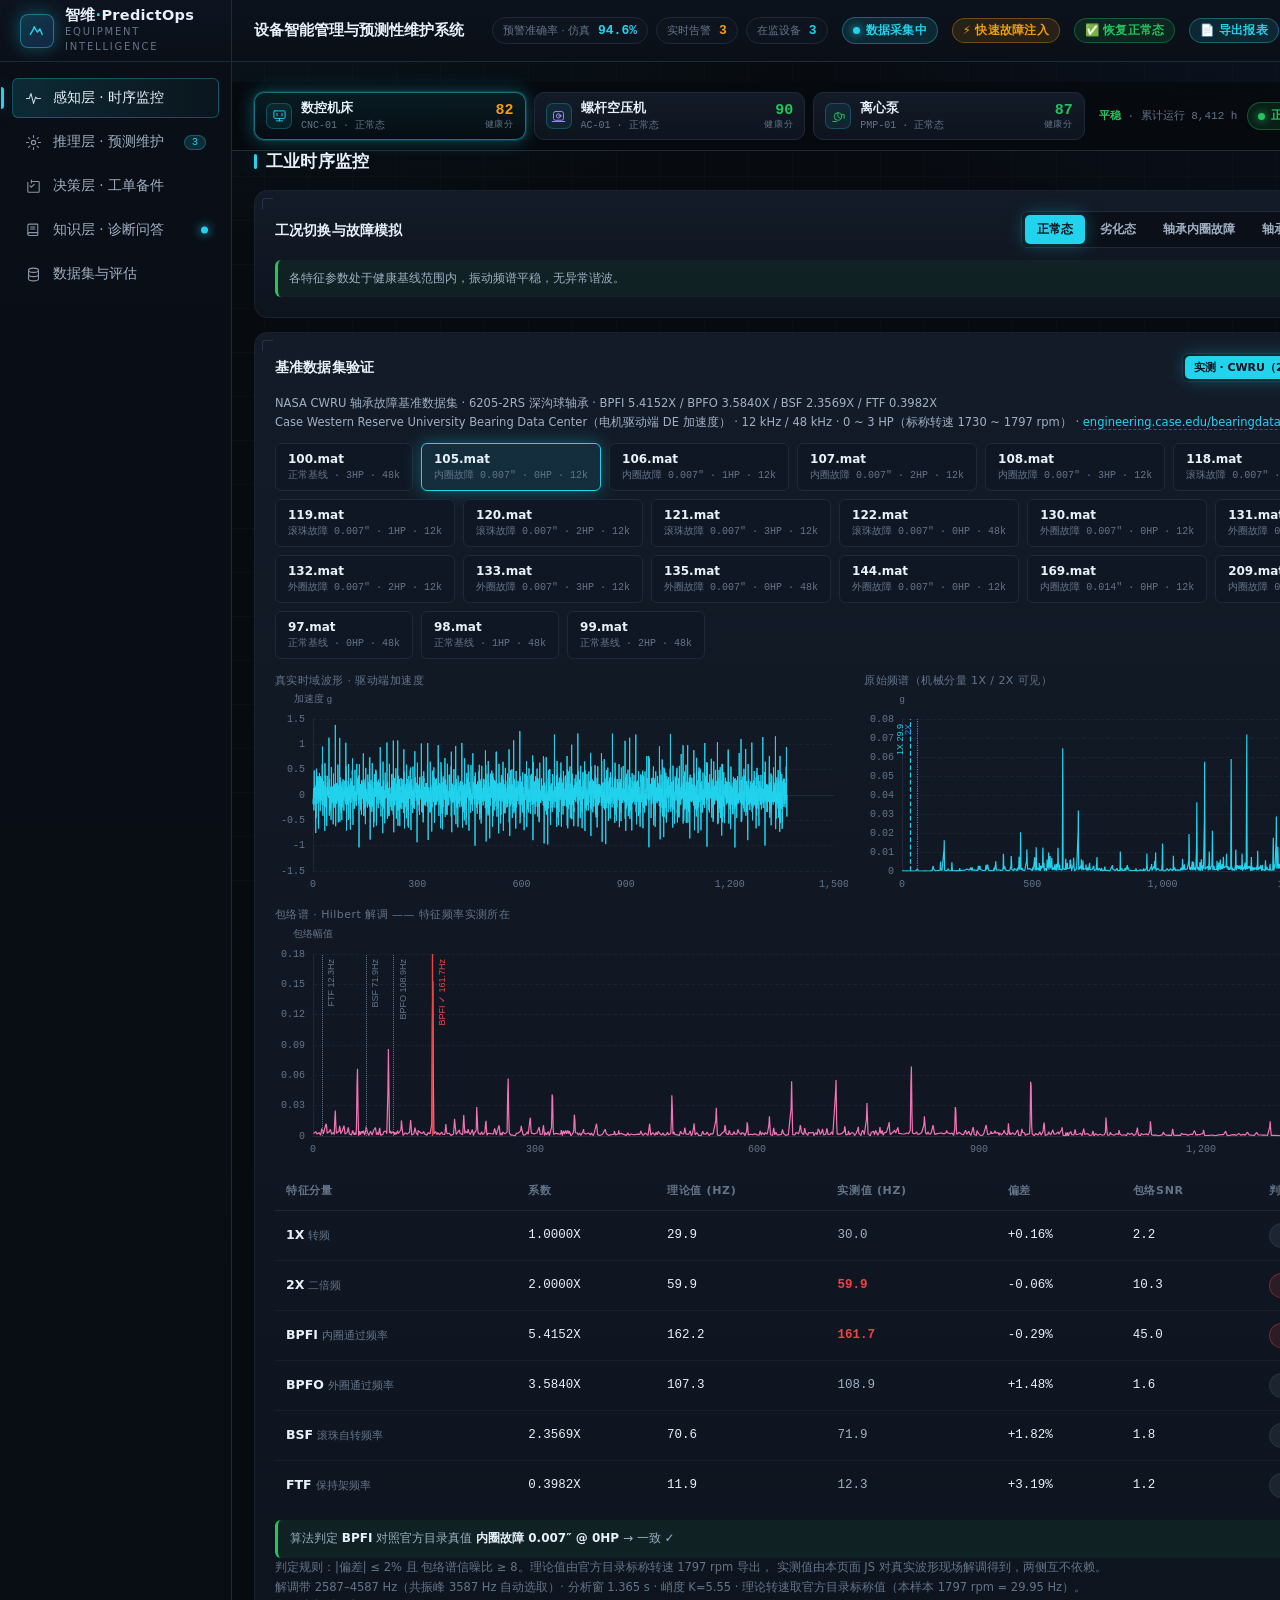
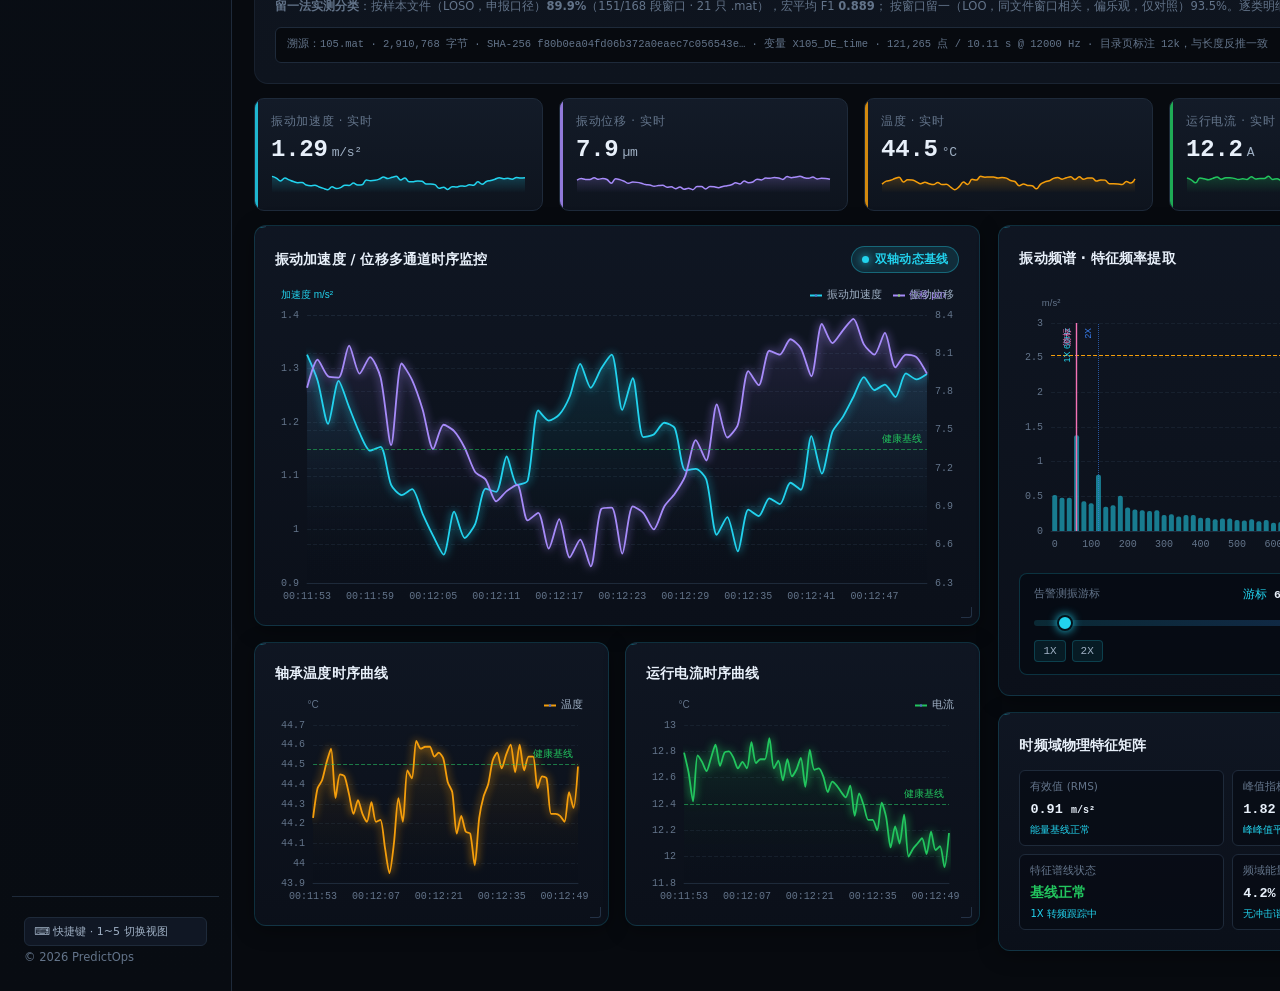
==== commit 10bd60de: "feat(ui): complete right-column redesign with supply chain radar and copilot styling - Decision laye" ====
--- a/index.html
+++ b/index.html
@@ -6,7 +6,7 @@
 <title>智维 PredictOps · 工业设备智能健康管理与预测性维护平台</title>
 <meta name="description" content="面向制造业关键设备的智能管理与预测性维护系统，覆盖感知层、推理层、决策层与知识层。" />
 <link rel="icon" href="data:image/svg+xml,%3Csvg xmlns='http://www.w3.org/2000/svg' viewBox='0 0 32 32'%3E%3Crect width='32' height='32' rx='7' fill='%230b1018'/%3E%3Cpath d='M8 20l6-9 4 6 3-4 3 7' stroke='%2322d3ee' stroke-width='2.2' fill='none' stroke-linecap='round' stroke-linejoin='round'/%3E%3C/svg%3E" />
-<link rel="stylesheet" href="assets/core.css?v=20261005_v4" />
+<link rel="stylesheet" href="assets/core.css?v=20261005_v5" />
 </head>
 <body>
 <div class="app">
@@ -512,14 +512,14 @@
   <div class="modal-body" id="modal-body"></div>
 </div>
 
-<script src="assets/echarts.min.js?v=20261005_v4"></script>
-<script src="assets/data.js?v=20261005_v4"></script>
-<script src="assets/dsp.js"></script>
-<script src="assets/dataset.js?v=20261005_v4"></script>
-<script src="assets/cwru.js"></script>
-<script src="assets/knowledge.js?v=20261005_v4"></script>
-<script src="assets/charts.js?v=20261005_v4"></script>
-<script src="assets/eval.js?v=20261005_v4"></script>
-<script src="assets/app.js?v=20261005_v4"></script>
+<script src="assets/echarts.min.js?v=20261005_v5"></script>
+<script src="assets/data.js?v=20261005_v5"></script>
+<script src="assets/dsp.js?v=20261005_v5"></script>
+<script src="assets/dataset.js?v=20261005_v5"></script>
+<script src="assets/cwru.js?v=20261005_v5"></script>
+<script src="assets/knowledge.js?v=20261005_v5"></script>
+<script src="assets/charts.js?v=20261005_v5"></script>
+<script src="assets/eval.js?v=20261005_v5"></script>
+<script src="assets/app.js?v=20261005_v5"></script>
 </body>
 </html>
--- a/assets/core.css
+++ b/assets/core.css
@@ -1369,9 +1369,211 @@
 .pm-meta-row .pm-days.warn { color: var(--amber); }
 .pm-meta-row .pm-days.danger { color: var(--red); font-weight: 700; }
 
+/* ---- 决策层右列：供应链在途预警与交期雷达卡片 ---- */
+.sc-radar-feed {
+  display: flex;
+  flex-direction: column;
+  gap: 12px;
+  max-height: 480px;
+  overflow-y: auto;
+  padding-right: 4px;
+}
+.sc-radar-card {
+  background: linear-gradient(135deg, rgba(16, 24, 38, 0.85), rgba(11, 16, 26, 0.95));
+  border: 1px solid rgba(255, 255, 255, 0.08);
+  border-left: 4px solid var(--amber);
+  border-radius: 9px;
+  padding: 12px 14px;
+  transition: all 0.2s ease;
+}
+.sc-radar-card.danger {
+  border-left-color: var(--red);
+  box-shadow: 0 0 10px rgba(244, 63, 94, 0.12);
+}
+.sc-radar-card:hover {
+  border-color: rgba(34, 211, 238, 0.35);
+  transform: translateY(-2px);
+  box-shadow: 0 4px 16px rgba(0, 0, 0, 0.35);
+}
+.sc-radar-card .sc-top {
+  display: flex;
+  align-items: center;
+  justify-content: space-between;
+  margin-bottom: 8px;
+}
+.sc-radar-card .sc-title {
+  font-size: 13px;
+  font-weight: 700;
+  color: #fff;
+  display: flex;
+  align-items: center;
+  gap: 8px;
+}
+.sc-radar-card .sc-supplier {
+  font-size: 11px;
+  color: var(--txt-2);
+  font-family: var(--mono);
+}
+.sc-radar-card .sc-metrics {
+  display: grid;
+  grid-template-columns: repeat(3, 1fr);
+  gap: 8px;
+  background: rgba(3, 7, 13, 0.55);
+  border-radius: 6px;
+  padding: 8px 10px;
+  margin-bottom: 8px;
+  border: 1px solid rgba(255, 255, 255, 0.04);
+}
+.sc-radar-card .sc-m-item {
+  display: flex;
+  flex-direction: column;
+}
+.sc-radar-card .sc-m-lbl {
+  font-size: 10px;
+  color: var(--txt-2);
+  margin-bottom: 2px;
+}
+.sc-radar-card .sc-m-val {
+  font-family: var(--mono);
+  font-size: 13px;
+  font-weight: 700;
+  color: var(--txt-0);
+}
+.sc-radar-card .sc-m-val.danger { color: var(--red); }
+.sc-radar-card .sc-m-val.warn { color: var(--amber); }
+.sc-radar-card .sc-foot {
+  display: flex;
+  align-items: center;
+  justify-content: space-between;
+  font-size: 11px;
+  color: var(--txt-1);
+}
+.sc-radar-card .sc-action-tag {
+  font-size: 10px;
+  padding: 2px 7px;
+  border-radius: 4px;
+}
+
+/* ---- 知识层：高端工业 Copilot 与知识库面板 ---- */
+.g-kb {
+  grid-template-columns: 1fr 1.62fr;
+  gap: 18px;
+  align-items: start;
+}
+.quick-ask {
+  display: flex;
+  gap: 8px;
+  flex-wrap: wrap;
+  margin-bottom: 12px;
+}
+.quick-ask button {
+  background: rgba(16, 24, 38, 0.7);
+  border: 1px solid rgba(255, 255, 255, 0.08);
+  border-radius: 999px;
+  padding: 6px 13px;
+  font-size: 12px;
+  color: var(--txt-1);
+  display: inline-flex;
+  align-items: center;
+  gap: 6px;
+  transition: all 0.18s ease;
+  cursor: pointer;
+}
+.quick-ask button:hover {
+  background: rgba(34, 211, 238, 0.12);
+  border-color: rgba(34, 211, 238, 0.4);
+  color: var(--cyan);
+  box-shadow: 0 0 10px rgba(34, 211, 238, 0.15);
+  transform: translateY(-1px);
+}
+.quick-ask button svg {
+  width: 13px;
+  height: 13px;
+  color: var(--cyan);
+}
+.chat {
+  display: flex;
+  flex-direction: column;
+  height: 580px;
+  background: rgba(8, 13, 22, 0.45);
+  border: 1px solid rgba(255, 255, 255, 0.05);
+  border-radius: 10px;
+  padding: 12px;
+}
+.chat-log {
+  flex: 1;
+  overflow-y: auto;
+  display: flex;
+  flex-direction: column;
+  gap: 14px;
+  padding: 6px 8px 14px;
+}
+.msg {
+  display: flex;
+  gap: 12px;
+  max-width: 100%;
+}
+.msg .avatar {
+  width: 32px;
+  height: 32px;
+  border-radius: 8px;
+  flex: none;
+  display: grid;
+  place-items: center;
+  font-size: 11px;
+  font-weight: 700;
+  box-shadow: 0 2px 8px rgba(0, 0, 0, 0.3);
+}
+.msg.ai .avatar {
+  background: linear-gradient(135deg, rgba(34, 211, 238, 0.25), rgba(59, 130, 246, 0.25));
+  border: 1px solid rgba(34, 211, 238, 0.45);
+  color: var(--cyan);
+}
+.msg.user .avatar {
+  background: rgba(255, 255, 255, 0.08);
+  border: 1px solid rgba(255, 255, 255, 0.15);
+  color: var(--txt-0);
+}
+.bubble {
+  background: linear-gradient(135deg, rgba(16, 24, 38, 0.9), rgba(11, 16, 26, 0.95));
+  border: 1px solid rgba(255, 255, 255, 0.08);
+  border-radius: 10px;
+  padding: 12px 16px;
+  font-size: 13px;
+  line-height: 1.7;
+  max-width: 85%;
+  color: var(--txt-0);
+  box-shadow: 0 4px 16px rgba(0, 0, 0, 0.25);
+}
+.msg.user .bubble {
+  background: linear-gradient(135deg, rgba(34, 211, 238, 0.15), rgba(16, 24, 38, 0.9));
+  border-color: rgba(34, 211, 238, 0.35);
+}
+.chat-input {
+  display: flex;
+  gap: 10px;
+  padding-top: 12px;
+  border-top: 1px solid rgba(255, 255, 255, 0.08);
+}
+.chat-input input {
+  flex: 1;
+  background: rgba(11, 16, 26, 0.85);
+  border: 1px solid rgba(255, 255, 255, 0.1);
+  border-radius: 8px;
+  padding: 11px 16px;
+  color: #fff;
+  font-size: 13px;
+  outline: none;
+  transition: all 0.2s ease;
+}
+.chat-input input:focus {
+  border-color: var(--cyan);
+  box-shadow: 0 0 0 3px rgba(34, 211, 238, 0.15), 0 0 12px rgba(34, 211, 238, 0.1);
+}
+
 /* 响应式断点适配 */
 @media (max-width: 1200px) {
-  .g-master-split {
+  .g-master-split, .g-kb {
     grid-template-columns: 1fr;
   }
 }
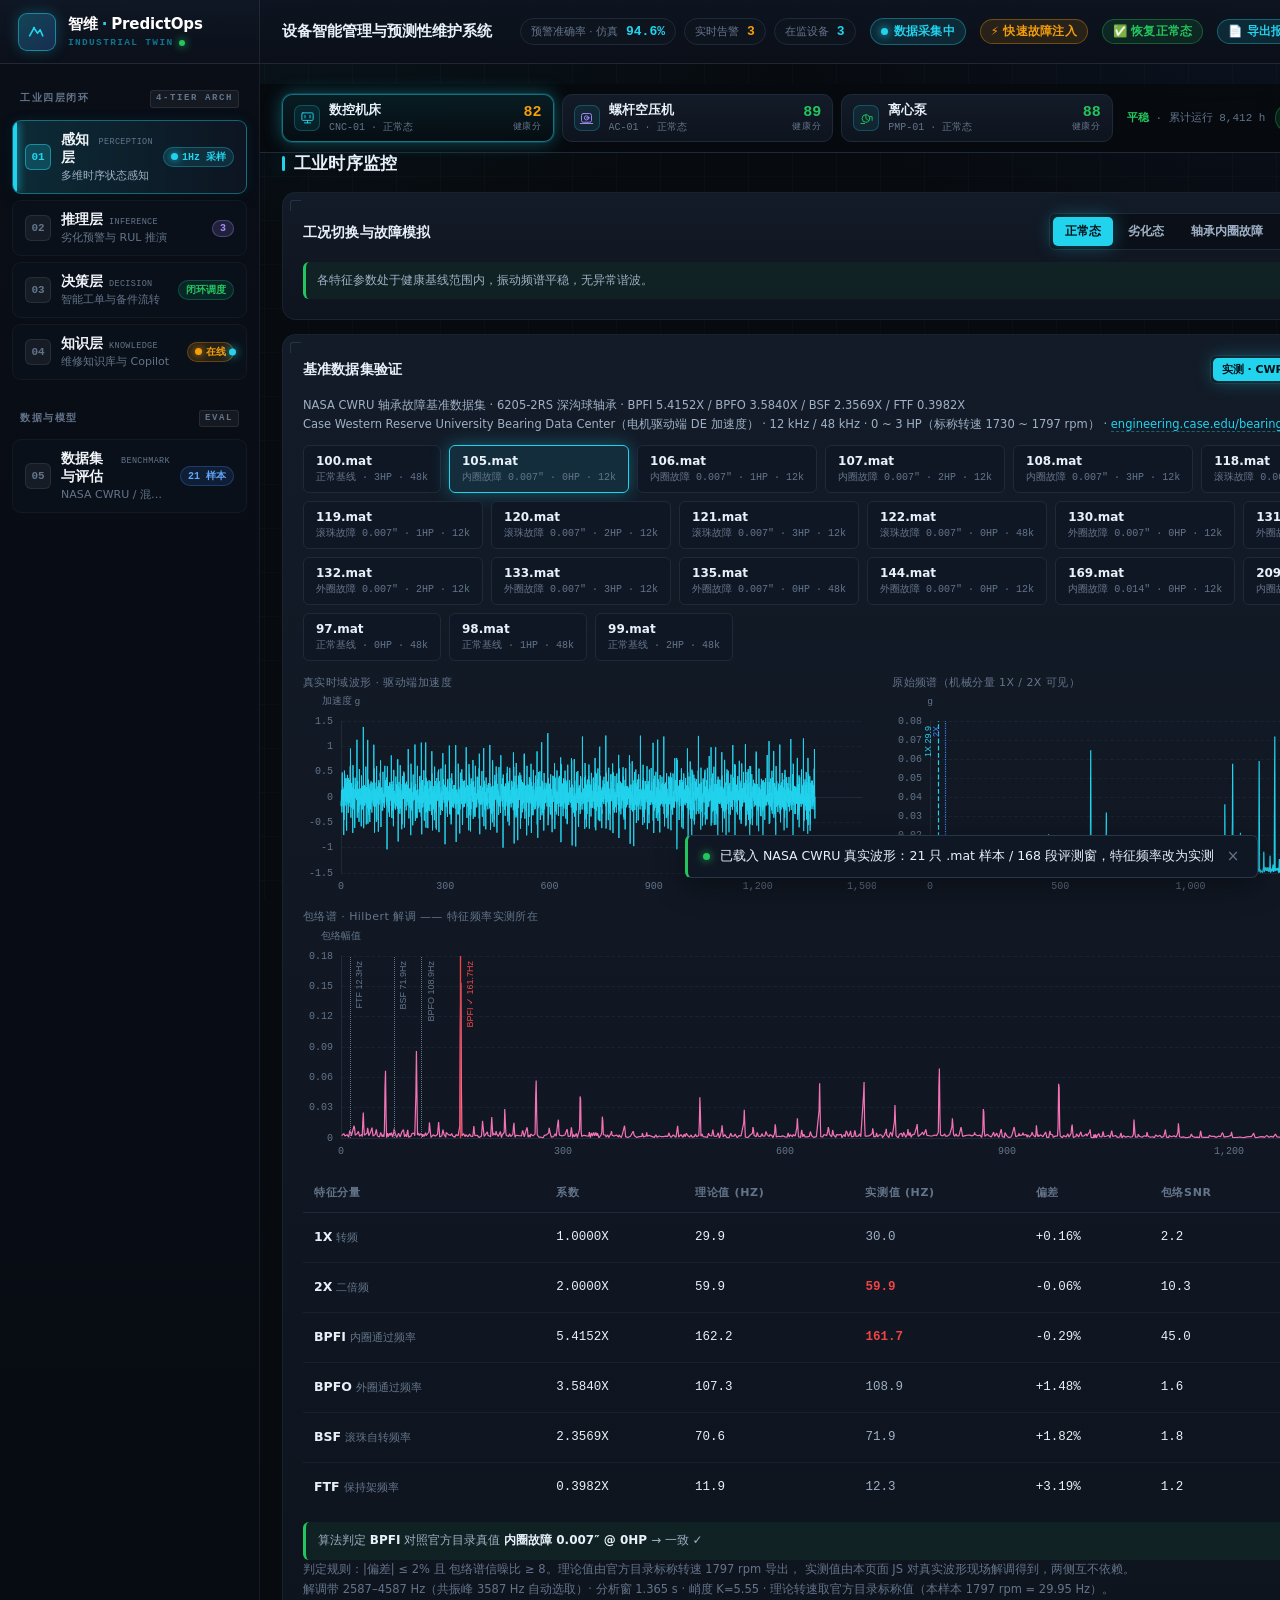
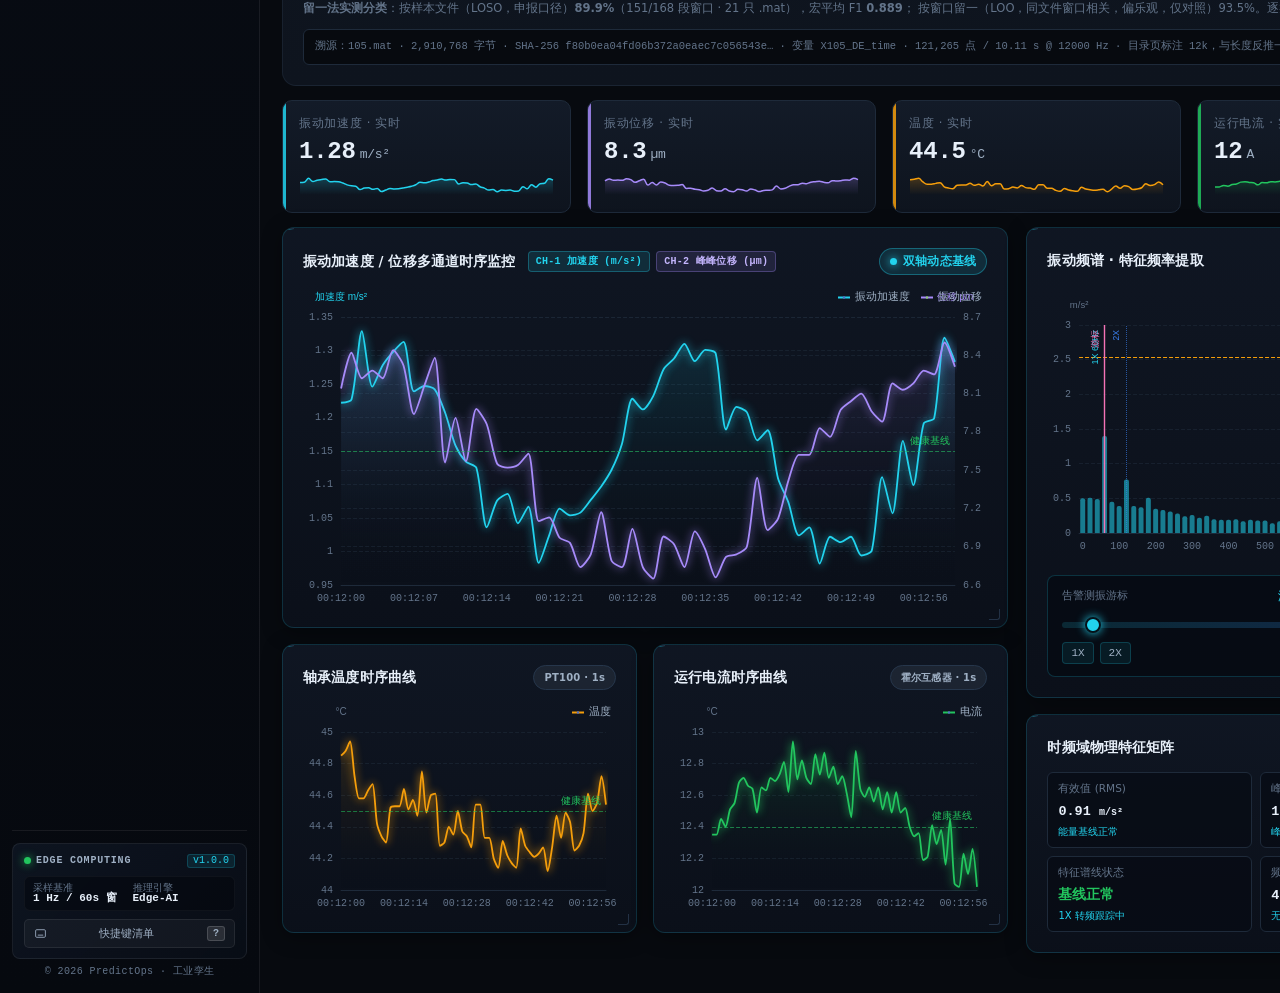
==== commit 4332346d: "feat(ui): redesign leftmost column and layers into cyber industrial command console - Sidebar overha" ====
--- a/index.html
+++ b/index.html
@@ -6,7 +6,7 @@
 <title>智维 PredictOps · 工业设备智能健康管理与预测性维护平台</title>
 <meta name="description" content="面向制造业关键设备的智能管理与预测性维护系统，覆盖感知层、推理层、决策层与知识层。" />
 <link rel="icon" href="data:image/svg+xml,%3Csvg xmlns='http://www.w3.org/2000/svg' viewBox='0 0 32 32'%3E%3Crect width='32' height='32' rx='7' fill='%230b1018'/%3E%3Cpath d='M8 20l6-9 4 6 3-4 3 7' stroke='%2322d3ee' stroke-width='2.2' fill='none' stroke-linecap='round' stroke-linejoin='round'/%3E%3C/svg%3E" />
-<link rel="stylesheet" href="assets/core.css?v=20261005_v5" />
+<link rel="stylesheet" href="assets/core.css?v=20261005_v6" />
 </head>
 <body>
 <div class="app">
@@ -18,9 +18,12 @@
         <path d="M3 17l5-9 4 6 3-4 3 7" /><circle cx="8" cy="8" r="1.3" fill="#22d3ee" stroke="none" />
       </svg>
     </div>
-    <div>
+    <div class="brand-info">
       <div class="brand-name">智维<span>·</span>PredictOps</div>
-      <div class="brand-sub">Equipment Intelligence</div>
+      <div class="brand-sub">
+        <span class="brand-sub-tag">INDUSTRIAL TWIN</span>
+        <span class="brand-live-dot" title="系统引擎运行中"></span>
+      </div>
     </div>
   </div>
 
@@ -52,55 +55,110 @@
     <span class="mono" id="clock" style="color:var(--txt-1);font-size:12.5px;min-width:64px;text-align:right">--:--:--</span>
   </header>
 
-  <!-- ================= 侧边导航 ================= -->
+  <!-- ================= 侧边导航（最左列 · 工业数字孪生架构指挥舱） ================= -->
   <aside class="sidebar" aria-label="系统导航">
-    <div class="nav-label">系统层级</div>
+    <div class="nav-group-title">
+      <span>工业四层闭环</span>
+      <span class="badge">4-TIER ARCH</span>
+    </div>
 
     <button class="nav-item active" data-view="perception" aria-current="page">
-      <svg viewBox="0 0 24 24" fill="none" stroke="currentColor" stroke-width="1.5" stroke-linecap="round" stroke-linejoin="round">
-        <path d="M2 12h4l2.5-7 3.5 14 3-9 2 2h5" />
-      </svg>
-      感知层 · 时序监控
-    </button>
-
-    <button class="nav-item" data-view="inference">
-      <svg viewBox="0 0 24 24" fill="none" stroke="currentColor" stroke-width="1.5" stroke-linecap="round" stroke-linejoin="round">
-        <circle cx="12" cy="12" r="3" /><path d="M12 2v3M12 19v3M2 12h3M19 12h3M5 5l2 2M17 17l2 2M19 5l-2 2M7 17l-2 2" />
-      </svg>
-      推理层 · 预测维护
-      <span class="nav-badge" id="nav-alert-badge">0</span>
+      <div class="nl-idx">01</div>
+      <div class="nl-body">
+        <div class="nl-head">
+          <span class="nl-title">感知层</span>
+          <span class="nl-en">Perception</span>
+        </div>
+        <div class="nl-desc">多维时序状态感知</div>
+      </div>
+      <div class="nl-status">
+        <span class="nl-pill cyan"><span class="dot pulse"></span>1Hz 采样</span>
+      </div>
+    </button>
+
+    <button class="nav-item" data-view="inference" aria-label="推理层 · 预测维护">
+      <div class="nl-idx">02</div>
+      <div class="nl-body">
+        <div class="nl-head">
+          <span class="nl-title">推理层</span>
+          <span class="nl-en">Inference</span>
+        </div>
+        <div class="nl-desc">劣化预警与 RUL 推演</div>
+      </div>
+      <div class="nl-status">
+        <span class="nl-pill purple" id="nav-alert-badge">0</span>
+      </div>
     </button>
 
     <button class="nav-item" data-view="decision">
-      <svg viewBox="0 0 24 24" fill="none" stroke="currentColor" stroke-width="1.5" stroke-linecap="round" stroke-linejoin="round">
-        <path d="M9 5h10a1 1 0 011 1v13a1 1 0 01-1 1H5a1 1 0 01-1-1V6M9 3v4M7 11l2 2 4-4" />
-      </svg>
-      决策层 · 工单备件
+      <div class="nl-idx">03</div>
+      <div class="nl-body">
+        <div class="nl-head">
+          <span class="nl-title">决策层</span>
+          <span class="nl-en">Decision</span>
+        </div>
+        <div class="nl-desc">智能工单与备件流转</div>
+      </div>
+      <div class="nl-status">
+        <span class="nl-pill green">闭环调度</span>
+      </div>
     </button>
 
     <button class="nav-item" data-view="knowledge">
-      <svg viewBox="0 0 24 24" fill="none" stroke="currentColor" stroke-width="1.5" stroke-linecap="round" stroke-linejoin="round">
-        <path d="M4 5a2 2 0 012-2h11a1 1 0 011 1v14a1 1 0 01-1 1H6a2 2 0 01-2-2V5z" />
-        <path d="M4 17a2 2 0 012-2h12M8 7h6M8 10h6" />
-      </svg>
-      知识层 · 诊断问答
-    </button>
-
-    <div class="nav-label" style="margin-top:16px">数据与模型</div>
+      <div class="nl-idx">04</div>
+      <div class="nl-body">
+        <div class="nl-head">
+          <span class="nl-title">知识层</span>
+          <span class="nl-en">Knowledge</span>
+        </div>
+        <div class="nl-desc">维修知识库与 Copilot</div>
+      </div>
+      <div class="nl-status">
+        <span class="nl-pill amber"><span class="dot pulse"></span>在线</span>
+      </div>
+    </button>
+
+    <div class="nav-group-title" style="margin-top:14px">
+      <span>数据与模型</span>
+      <span class="badge">EVAL</span>
+    </div>
 
     <button class="nav-item" data-view="dataset">
-      <svg viewBox="0 0 24 24" fill="none" stroke="currentColor" stroke-width="1.5" stroke-linecap="round" stroke-linejoin="round">
-        <ellipse cx="12" cy="6" rx="7" ry="3" /><path d="M5 6v6c0 1.7 3.1 3 7 3s7-1.3 7-3V6" /><path d="M5 12v6c0 1.7 3.1 3 7 3s7-1.3 7-3v-6" />
-      </svg>
-      数据集与评估
+      <div class="nl-idx">05</div>
+      <div class="nl-body">
+        <div class="nl-head">
+          <span class="nl-title">数据集与评估</span>
+          <span class="nl-en">Benchmark</span>
+        </div>
+        <div class="nl-desc">NASA CWRU / 混淆矩阵</div>
+      </div>
+      <div class="nl-status">
+        <span class="nl-pill blue">21 样本</span>
+      </div>
     </button>
 
     <div class="sidebar-foot">
-      系统版本 <b>v1.0.0</b><br />
-      采样频率 <b>1 Hz</b> · 窗口 <b>60s</b><br />
-      推理引擎 <b>Edge-AI</b><br />
-      <button class="kbd-hint" id="btn-shortcuts" title="查看键盘快捷键（? ）">⌨ 快捷键 · 1~5 切换视图</button><br />
-      <span style="color:var(--txt-2)">© 2026 PredictOps</span>
+      <div class="sf-hud-box">
+        <div class="sf-hud-head">
+          <span class="sf-hud-label"><span class="dot pulse" style="color:var(--green)"></span>EDGE COMPUTING</span>
+          <span class="sf-hud-ver">v1.0.0</span>
+        </div>
+        <div class="sf-hud-grid">
+          <div class="sf-hud-item">
+            <span class="k">采样基准</span>
+            <span class="v mono">1 Hz / 60s 窗</span>
+          </div>
+          <div class="sf-hud-item">
+            <span class="k">推理引擎</span>
+            <span class="v mono">Edge-AI</span>
+          </div>
+        </div>
+        <button class="sf-kbd-btn" id="btn-shortcuts" title="查看键盘快捷键（? ）">
+          <svg viewBox="0 0 24 24" width="13" height="13" fill="none" stroke="currentColor" stroke-width="1.6"><rect x="3" y="5" width="18" height="14" rx="2"/><path d="M7 15h10M7 9h.01M11 9h.01M15 9h.01M7 12h.01M11 12h.01M15 12h.01"/></svg>
+          快捷键清单 <span class="mono kbd-tag">?</span>
+        </button>
+      </div>
+      <div class="sf-copy">© 2026 PredictOps · 工业孪生</div>
     </div>
   </aside>
 
@@ -171,9 +229,15 @@
       <div class="g-master-split mt">
         <!-- 左侧主时序监控区 -->
         <div class="left-main-stack">
-          <div class="panel">
-            <div class="panel-head">
-              <h3>振动加速度 / 位移多通道时序监控</h3>
+          <div class="panel panel-hud-left">
+            <div class="panel-head">
+              <div class="panel-head-left">
+                <h3>振动加速度 / 位移多通道时序监控</h3>
+                <div class="hud-channel-tags">
+                  <span class="hud-ch-tag ch-acc">CH-1 加速度 (m/s²)</span>
+                  <span class="hud-ch-tag ch-disp">CH-2 峰峰位移 (µm)</span>
+                </div>
+              </div>
               <div class="spacer"></div>
               <span class="pill pill-info"><span class="dot pulse"></span>双轴动态基线</span>
             </div>
@@ -181,12 +245,20 @@
           </div>
 
           <div class="grid g-2">
-            <div class="panel">
-              <div class="panel-head"><h3>轴承温度时序曲线</h3></div>
+            <div class="panel panel-hud-left">
+              <div class="panel-head">
+                <h3>轴承温度时序曲线</h3>
+                <div class="spacer"></div>
+                <span class="pill pill-muted" style="font-size:10px">PT100 · 1s</span>
+              </div>
               <div class="chart chart-sm" id="chart-temp" style="height:210px"></div>
             </div>
-            <div class="panel">
-              <div class="panel-head"><h3>运行电流时序曲线</h3></div>
+            <div class="panel panel-hud-left">
+              <div class="panel-head">
+                <h3>运行电流时序曲线</h3>
+                <div class="spacer"></div>
+                <span class="pill pill-muted" style="font-size:10px">霍尔互感器 · 1s</span>
+              </div>
               <div class="chart chart-sm" id="chart-current" style="height:210px"></div>
             </div>
           </div>
@@ -254,7 +326,7 @@
         <!-- 左侧核心预测区 -->
         <div class="left-main-stack">
           <div class="grid g-2">
-            <div class="panel">
+            <div class="panel panel-hud-left">
               <div class="panel-head">
                 <h3>健康指数评估</h3>
                 <div class="spacer"></div>
@@ -267,13 +339,17 @@
               <div class="note" id="infer-feature" style="margin-top:4px">频谱无异常特征频率，各维度指标正常</div>
             </div>
 
-            <div class="panel">
-              <div class="panel-head"><h3>健康五维雷达评估</h3></div>
+            <div class="panel panel-hud-left">
+              <div class="panel-head">
+                <h3>健康五维雷达评估</h3>
+                <div class="spacer"></div>
+                <span class="pill pill-info" style="font-size:10px">多维特征归一</span>
+              </div>
               <div class="chart chart-gauge" id="chart-radar" style="height:280px"></div>
             </div>
           </div>
 
-          <div class="panel">
+          <div class="panel panel-hud-left">
             <div class="panel-head">
               <h3>剩余使用寿命（RUL）衰减预测</h3>
               <div class="spacer"></div>
@@ -282,7 +358,7 @@
             <div class="chart chart-xl" id="chart-rul" style="height:310px"></div>
           </div>
 
-          <div class="panel">
+          <div class="panel panel-hud-left">
             <div class="panel-head">
               <h3>全厂设备健康管理台账</h3>
               <div class="spacer"></div>
@@ -363,7 +439,7 @@
       <div class="g-master-split mt">
         <!-- 左侧工单调度主区 -->
         <div class="left-main-stack">
-          <div class="panel">
+          <div class="panel panel-hud-left">
             <div class="panel-head">
               <h3>智能检修工单调度中心</h3>
               <div class="spacer"></div>
@@ -373,12 +449,20 @@
           </div>
 
           <div class="grid g-2">
-            <div class="panel">
-              <div class="panel-head"><h3>工单流转状态分布</h3></div>
+            <div class="panel panel-hud-left">
+              <div class="panel-head">
+                <h3>工单流转状态分布</h3>
+                <div class="spacer"></div>
+                <span class="pill pill-muted" style="font-size:10px">闭环率跟踪</span>
+              </div>
               <div class="chart chart-sm" id="chart-wopie" style="height:230px"></div>
             </div>
-            <div class="panel">
-              <div class="panel-head"><h3>备件库容总体水位</h3></div>
+            <div class="panel panel-hud-left">
+              <div class="panel-head">
+                <h3>备件库容总体水位</h3>
+                <div class="spacer"></div>
+                <span class="pill pill-muted" style="font-size:10px">库存分布</span>
+              </div>
               <div class="chart chart-parts" id="chart-parts" style="height:230px"></div>
             </div>
           </div>
@@ -417,8 +501,12 @@
       </div>
 
       <div class="grid g-kb">
-        <div class="panel">
-          <div class="panel-head"><h3>知识库检索</h3></div>
+        <div class="panel panel-hud-left">
+          <div class="panel-head">
+            <h3>维修知识库检索</h3>
+            <div class="spacer"></div>
+            <span class="pill pill-info" style="font-size:10px">SOP 规程</span>
+          </div>
           <div class="kb-tags mb" id="kb-tags"></div>
           <div class="kb-list" id="kb-list"></div>
         </div>
@@ -512,14 +600,14 @@
   <div class="modal-body" id="modal-body"></div>
 </div>
 
-<script src="assets/echarts.min.js?v=20261005_v5"></script>
-<script src="assets/data.js?v=20261005_v5"></script>
-<script src="assets/dsp.js?v=20261005_v5"></script>
-<script src="assets/dataset.js?v=20261005_v5"></script>
-<script src="assets/cwru.js?v=20261005_v5"></script>
-<script src="assets/knowledge.js?v=20261005_v5"></script>
-<script src="assets/charts.js?v=20261005_v5"></script>
-<script src="assets/eval.js?v=20261005_v5"></script>
-<script src="assets/app.js?v=20261005_v5"></script>
+<script src="assets/echarts.min.js?v=20261005_v6"></script>
+<script src="assets/data.js?v=20261005_v6"></script>
+<script src="assets/dsp.js?v=20261005_v6"></script>
+<script src="assets/dataset.js?v=20261005_v6"></script>
+<script src="assets/cwru.js?v=20261005_v6"></script>
+<script src="assets/knowledge.js?v=20261005_v6"></script>
+<script src="assets/charts.js?v=20261005_v6"></script>
+<script src="assets/eval.js?v=20261005_v6"></script>
+<script src="assets/app.js?v=20261005_v6"></script>
 </body>
 </html>
--- a/assets/core.css
+++ b/assets/core.css
@@ -64,35 +64,39 @@
 /* ============ 应用骨架 ============ */
 .app {
   display: grid;
-  grid-template-columns: 232px 1fr;
-  grid-template-rows: 62px 1fr;
+  grid-template-columns: 260px 1fr;
+  grid-template-rows: 64px 1fr;
   grid-template-areas: "brand topbar" "sidebar main";
   min-height: 100vh;
 }
 
-/* ---- 顶部条 ---- */
+/* ---- 顶部品牌区 ---- */
 .brand {
   grid-area: brand;
   display: flex;
   align-items: center;
-  gap: 11px;
-  padding: 0 20px;
-  border-right: 1px solid var(--line);
-  border-bottom: 1px solid var(--line);
-  background: linear-gradient(180deg, #0d1420, #0a0f17);
+  gap: 12px;
+  padding: 0 18px;
+  border-right: 1px solid rgba(255, 255, 255, 0.08);
+  border-bottom: 1px solid rgba(255, 255, 255, 0.08);
+  background: linear-gradient(180deg, rgba(16, 24, 38, 0.96), rgba(11, 16, 26, 0.98));
+  backdrop-filter: blur(10px);
 }
 .brand-logo {
-  width: 34px; height: 34px; border-radius: 8px;
-  background: linear-gradient(135deg, rgba(34, 211, 238, 0.2), rgba(59, 130, 246, 0.2));
-  border: 1px solid rgba(34, 211, 238, 0.45);
+  width: 38px; height: 38px; border-radius: 9px;
+  background: linear-gradient(135deg, rgba(34, 211, 238, 0.25), rgba(59, 130, 246, 0.25));
+  border: 1px solid rgba(34, 211, 238, 0.5);
   display: grid; place-items: center;
-  box-shadow: var(--glow-cyan);
+  box-shadow: 0 0 14px rgba(34, 211, 238, 0.25);
   flex: none;
 }
-.brand-logo svg { width: 19px; height: 19px; }
-.brand-name { font-size: 14.5px; font-weight: 700; letter-spacing: 0.02em; line-height: 1.15; }
+.brand-logo svg { width: 21px; height: 21px; }
+.brand-info { display: flex; flex-direction: column; min-width: 0; }
+.brand-name { font-size: 15px; font-weight: 800; letter-spacing: -0.01em; color: #ffffff; display: flex; align-items: center; gap: 4px; }
 .brand-name span { color: var(--cyan); }
-.brand-sub { font-size: 10px; color: var(--txt-2); letter-spacing: 0.18em; text-transform: uppercase; }
+.brand-sub { display: flex; align-items: center; gap: 6px; margin-top: 1px; }
+.brand-sub-tag { font-family: var(--mono); font-size: 9.5px; letter-spacing: 0.14em; color: var(--cyan-dim); font-weight: 700; text-transform: uppercase; }
+.brand-live-dot { width: 6px; height: 6px; border-radius: 50%; background: var(--green); box-shadow: 0 0 8px var(--green); display: inline-block; }
 
 .topbar {
   grid-area: topbar;
@@ -100,8 +104,8 @@
   align-items: center;
   gap: 14px;
   padding: 0 22px;
-  border-bottom: 1px solid var(--line);
-  background: linear-gradient(180deg, #0c121c, #0a0f17);
+  border-bottom: 1px solid rgba(255, 255, 255, 0.08);
+  background: linear-gradient(180deg, rgba(14, 20, 32, 0.95), rgba(10, 15, 24, 0.98));
 }
 .topbar-title { font-size: 15px; font-weight: 600; }
 .topbar-title small { color: var(--txt-2); font-weight: 400; margin-left: 10px; font-size: 12px; }
@@ -136,51 +140,186 @@
 .pulse { animation: pulse 1.6s ease-in-out infinite; }
 @keyframes pulse { 0%, 100% { opacity: 1; } 50% { opacity: 0.35; } }
 
-/* ---- 侧边导航 ---- */
+/* ---- 侧边导航舱（最左列） ---- */
 .sidebar {
   grid-area: sidebar;
-  border-right: 1px solid var(--line);
-  background: linear-gradient(180deg, #0a0f17, #080c12);
+  border-right: 1px solid rgba(255, 255, 255, 0.07);
+  background: linear-gradient(180deg, #090e17 0%, #06090f 100%);
   padding: 16px 12px;
-  display: flex; flex-direction: column; gap: 4px;
-}
-.nav-label {
-  font-size: 10px; letter-spacing: 0.2em; text-transform: uppercase;
-  color: var(--txt-2); padding: 12px 12px 6px;
+  display: flex; flex-direction: column; gap: 6px;
+  position: relative;
+}
+.nav-group-title {
+  display: flex; align-items: center; justify-content: space-between;
+  padding: 10px 8px 6px;
+  font-size: 10px; font-family: var(--mono); font-weight: 700;
+  letter-spacing: 0.16em; text-transform: uppercase;
+  color: var(--txt-2);
+}
+.nav-group-title .badge {
+  font-size: 9px; padding: 1px 5px; border-radius: 3px;
+  background: rgba(255, 255, 255, 0.05); color: var(--txt-2);
+  border: 1px solid rgba(255, 255, 255, 0.08);
 }
 .nav-item {
-  display: flex; align-items: center; gap: 11px;
+  display: flex; align-items: center; gap: 10px;
   padding: 10px 12px;
-  border-radius: var(--radius-sm);
+  border-radius: 9px;
   color: var(--txt-1);
-  font-size: 13.5px;
+  font-size: 13px;
   font-weight: 500;
-  border: 1px solid transparent;
-  transition: all 0.18s ease;
+  border: 1px solid rgba(255, 255, 255, 0.04);
+  background: rgba(14, 21, 33, 0.45);
+  transition: all 0.2s cubic-bezier(0.16, 1, 0.3, 1);
   position: relative;
   text-align: left; width: 100%;
-}
-.nav-item:hover { background: var(--bg-2); color: var(--txt-0); }
+  cursor: pointer;
+  overflow: hidden;
+}
+.nav-item:hover {
+  background: rgba(22, 33, 51, 0.7);
+  border-color: rgba(255, 255, 255, 0.12);
+  color: #ffffff;
+  transform: translateX(2px);
+}
 .nav-item.active {
-  background: linear-gradient(90deg, rgba(34, 211, 238, 0.14), rgba(34, 211, 238, 0.03));
-  color: var(--txt-0);
-  border-color: rgba(34, 211, 238, 0.3);
+  background: linear-gradient(90deg, rgba(34, 211, 238, 0.15) 0%, rgba(14, 22, 35, 0.9) 100%);
+  border-color: rgba(34, 211, 238, 0.4);
+  color: #ffffff;
+  box-shadow: 0 4px 14px rgba(0, 0, 0, 0.35), 0 0 12px rgba(34, 211, 238, 0.1);
 }
 .nav-item.active::before {
-  content: ""; position: absolute; left: -12px; top: 8px; bottom: 8px; width: 3px;
-  background: var(--cyan); border-radius: 0 3px 3px 0; box-shadow: var(--glow-cyan);
-}
-.nav-item svg { width: 17px; height: 17px; flex: none; opacity: 0.85; }
-.nav-badge {
-  margin-left: auto; font-size: 10px; font-family: var(--mono);
-  background: rgba(34, 211, 238, 0.15); color: var(--cyan);
-  padding: 1px 7px; border-radius: 999px; border: 1px solid rgba(34, 211, 238, 0.3);
-}
+  content: ""; position: absolute; left: 0; top: 0; bottom: 0; width: 3.5px;
+  background: var(--cyan); border-radius: 0 3px 3px 0;
+  box-shadow: 0 0 10px var(--cyan);
+}
+
+/* 导航项分层主题色定制 */
+.nav-item[data-view="inference"].active {
+  background: linear-gradient(90deg, rgba(167, 139, 250, 0.15) 0%, rgba(14, 22, 35, 0.9) 100%);
+  border-color: rgba(167, 139, 250, 0.45);
+}
+.nav-item[data-view="inference"].active::before { background: #a78bfa; box-shadow: 0 0 10px #a78bfa; }
+
+.nav-item[data-view="decision"].active {
+  background: linear-gradient(90deg, rgba(16, 185, 129, 0.15) 0%, rgba(14, 22, 35, 0.9) 100%);
+  border-color: rgba(16, 185, 129, 0.45);
+}
+.nav-item[data-view="decision"].active::before { background: #10b981; box-shadow: 0 0 10px #10b981; }
+
+.nav-item[data-view="knowledge"].active {
+  background: linear-gradient(90deg, rgba(245, 158, 11, 0.15) 0%, rgba(14, 22, 35, 0.9) 100%);
+  border-color: rgba(245, 158, 11, 0.45);
+}
+.nav-item[data-view="knowledge"].active::before { background: #f59e0b; box-shadow: 0 0 10px #f59e0b; }
+
+.nav-item[data-view="dataset"].active {
+  background: linear-gradient(90deg, rgba(59, 130, 246, 0.15) 0%, rgba(14, 22, 35, 0.9) 100%);
+  border-color: rgba(59, 130, 246, 0.45);
+}
+.nav-item[data-view="dataset"].active::before { background: #3b82f6; box-shadow: 0 0 10px #3b82f6; }
+
+/* 层级卡片内部结构 */
+.nl-idx {
+  width: 26px; height: 26px; border-radius: 6px;
+  display: grid; place-items: center;
+  font-family: var(--mono); font-size: 11px; font-weight: 800;
+  background: rgba(255, 255, 255, 0.05);
+  border: 1px solid rgba(255, 255, 255, 0.08);
+  color: var(--txt-2); flex: none;
+  transition: all 0.2s ease;
+}
+.nav-item:hover .nl-idx { border-color: rgba(255, 255, 255, 0.2); color: var(--txt-0); }
+.nav-item[data-view="perception"].active .nl-idx { background: rgba(34, 211, 238, 0.2); border-color: rgba(34, 211, 238, 0.5); color: #22d3ee; }
+.nav-item[data-view="inference"].active .nl-idx { background: rgba(167, 139, 250, 0.2); border-color: rgba(167, 139, 250, 0.5); color: #a78bfa; }
+.nav-item[data-view="decision"].active .nl-idx { background: rgba(16, 185, 129, 0.2); border-color: rgba(16, 185, 129, 0.5); color: #34d399; }
+.nav-item[data-view="knowledge"].active .nl-idx { background: rgba(245, 158, 11, 0.2); border-color: rgba(245, 158, 11, 0.5); color: #fbbf24; }
+.nav-item[data-view="dataset"].active .nl-idx { background: rgba(59, 130, 246, 0.2); border-color: rgba(59, 130, 246, 0.5); color: #60a5fa; }
+
+.nl-body { display: flex; flex-direction: column; min-width: 0; flex: 1; }
+.nl-head { display: flex; align-items: baseline; gap: 6px; }
+.nl-title { font-size: 13.5px; font-weight: 700; color: #f1f5f9; }
+.nl-en { font-family: var(--mono); font-size: 8.5px; color: var(--txt-2); letter-spacing: 0.04em; text-transform: uppercase; }
+.nl-desc { font-size: 11px; color: var(--txt-2); margin-top: 1px; white-space: nowrap; overflow: hidden; text-overflow: ellipsis; }
+.nav-item:hover .nl-desc { color: var(--txt-1); }
+.nav-item.active .nl-desc { color: var(--txt-1); }
+
+.nl-status { margin-left: auto; flex: none; }
+.nl-pill {
+  font-family: var(--mono); font-size: 10px; font-weight: 600;
+  padding: 2px 7px; border-radius: 999px;
+  display: inline-flex; align-items: center; gap: 4px;
+  border: 1px solid transparent;
+}
+.nl-pill.cyan { background: rgba(34, 211, 238, 0.12); color: var(--cyan); border-color: rgba(34, 211, 238, 0.3); }
+.nl-pill.purple { background: rgba(167, 139, 250, 0.14); color: var(--violet); border-color: rgba(167, 139, 250, 0.35); }
+.nl-pill.green { background: rgba(16, 185, 129, 0.12); color: var(--green); border-color: rgba(16, 185, 129, 0.3); }
+.nl-pill.amber { background: rgba(245, 158, 11, 0.12); color: var(--amber); border-color: rgba(245, 158, 11, 0.3); }
+.nl-pill.blue { background: rgba(59, 130, 246, 0.12); color: #60a5fa; border-color: rgba(59, 130, 246, 0.3); }
+
+/* 警报徽章 hot 状态 */
+.nl-pill.hot, #nav-alert-badge.hot {
+  background: rgba(239, 68, 68, 0.22) !important;
+  color: #ff6b81 !important;
+  border-color: rgba(239, 68, 68, 0.5) !important;
+  box-shadow: 0 0 10px rgba(239, 68, 68, 0.3);
+  animation: pulse 1.6s ease-in-out infinite;
+}
+
+/* 侧边栏底部 HUD 卡片 */
 .sidebar-foot {
-  margin-top: auto; padding: 12px; font-size: 11px; color: var(--txt-2);
-  border-top: 1px solid var(--line); line-height: 1.7;
-}
-.sidebar-foot b { color: var(--txt-1); font-family: var(--mono); }
+  margin-top: auto; padding-top: 14px;
+  border-top: 1px solid rgba(255, 255, 255, 0.07);
+}
+.sf-hud-box {
+  background: linear-gradient(135deg, rgba(16, 24, 38, 0.75), rgba(9, 14, 23, 0.85));
+  border: 1px solid rgba(255, 255, 255, 0.07);
+  border-radius: 8px; padding: 10px 11px;
+  display: flex; flex-direction: column; gap: 8px;
+}
+.sf-hud-head {
+  display: flex; align-items: center; justify-content: space-between;
+}
+.sf-hud-label {
+  font-family: var(--mono); font-size: 10px; font-weight: 700;
+  letter-spacing: 0.08em; color: var(--txt-1);
+  display: flex; align-items: center; gap: 5px;
+}
+.sf-hud-ver {
+  font-family: var(--mono); font-size: 10px; color: var(--cyan);
+  background: rgba(34, 211, 238, 0.1); padding: 1px 5px; border-radius: 3px;
+  border: 1px solid rgba(34, 211, 238, 0.2);
+}
+.sf-hud-grid {
+  display: grid; grid-template-columns: 1fr 1fr; gap: 6px;
+  background: rgba(4, 8, 14, 0.6); border-radius: 6px; padding: 6px 8px;
+  border: 1px solid rgba(255, 255, 255, 0.04);
+}
+.sf-hud-item {
+  display: flex; flex-direction: column;
+}
+.sf-hud-item .k { font-size: 9.5px; color: var(--txt-2); }
+.sf-hud-item .v { font-size: 11px; font-weight: 600; color: var(--txt-0); margin-top: 1px; }
+.sf-kbd-btn {
+  display: flex; align-items: center; justify-content: space-between;
+  width: 100%; padding: 6px 9px; border-radius: 5px;
+  background: rgba(255, 255, 255, 0.04); border: 1px solid rgba(255, 255, 255, 0.08);
+  font-size: 11px; color: var(--txt-1); cursor: pointer;
+  transition: all 0.16s ease;
+}
+.sf-kbd-btn:hover {
+  background: rgba(34, 211, 238, 0.1); border-color: rgba(34, 211, 238, 0.3);
+  color: var(--cyan);
+}
+.sf-kbd-btn .kbd-tag {
+  background: rgba(255, 255, 255, 0.1); border-radius: 3px;
+  padding: 1px 5px; font-size: 10px; font-weight: 700;
+  border: 1px solid rgba(255, 255, 255, 0.15);
+}
+.sf-copy {
+  text-align: center; font-size: 10px; color: var(--txt-2); margin-top: 8px;
+  font-family: var(--mono); letter-spacing: 0.04em;
+}
 
 /* ---- 主内容区 ---- */
 .main {
@@ -1571,6 +1710,160 @@
   box-shadow: 0 0 0 3px rgba(34, 211, 238, 0.15), 0 0 12px rgba(34, 211, 238, 0.1);
 }
 
+/* ---- 各层左侧主监控列增强样式 (.left-main-stack) ---- */
+.panel-hud-left {
+  position: relative;
+  background: linear-gradient(180deg, rgba(14, 22, 35, 0.75) 0%, rgba(10, 15, 24, 0.9) 100%);
+  border: 1px solid rgba(255, 255, 255, 0.08);
+  box-shadow: 0 4px 20px rgba(0, 0, 0, 0.25);
+}
+.panel-hud-left::before {
+  content: "";
+  position: absolute;
+  top: 0;
+  left: 24px;
+  right: 24px;
+  height: 1px;
+  background: linear-gradient(90deg, transparent, rgba(34, 211, 238, 0.35), transparent);
+}
+.panel-head-left {
+  display: flex;
+  align-items: center;
+  gap: 12px;
+  flex-wrap: wrap;
+}
+.hud-channel-tags {
+  display: flex;
+  align-items: center;
+  gap: 6px;
+}
+.hud-ch-tag {
+  font-family: var(--mono);
+  font-size: 10px;
+  font-weight: 700;
+  padding: 2px 7px;
+  border-radius: 4px;
+  letter-spacing: 0.03em;
+}
+.hud-ch-tag.ch-acc {
+  background: rgba(34, 211, 238, 0.12);
+  color: var(--cyan);
+  border: 1px solid rgba(34, 211, 238, 0.3);
+}
+.hud-ch-tag.ch-disp {
+  background: rgba(167, 139, 250, 0.12);
+  color: #c4b5fd;
+  border: 1px solid rgba(167, 139, 250, 0.3);
+}
+
+/* ---- 决策层工单卡片全面升级 ---- */
+.wo-card {
+  border: 1px solid rgba(255, 255, 255, 0.07);
+  border-left: 4px solid var(--txt-2);
+  border-radius: 10px;
+  background: linear-gradient(135deg, rgba(15, 23, 36, 0.85) 0%, rgba(10, 15, 25, 0.95) 100%);
+  padding: 16px 18px;
+  transition: all 0.2s cubic-bezier(0.16, 1, 0.3, 1);
+  box-shadow: 0 3px 12px rgba(0, 0, 0, 0.2);
+}
+.wo-card:hover {
+  border-color: rgba(34, 211, 238, 0.3);
+  transform: translateY(-2px);
+  box-shadow: 0 6px 20px rgba(0, 0, 0, 0.35), 0 0 10px rgba(34, 211, 238, 0.1);
+}
+.wo-card.pri-high {
+  border-left-color: var(--red);
+  box-shadow: 0 3px 14px rgba(244, 63, 94, 0.1);
+}
+.wo-card.pri-high:hover {
+  box-shadow: 0 6px 20px rgba(244, 63, 94, 0.2);
+}
+.wo-card.pri-mid {
+  border-left-color: var(--amber);
+  box-shadow: 0 3px 14px rgba(245, 158, 11, 0.08);
+}
+.wo-card .wo-id {
+  font-family: var(--mono);
+  font-size: 11.5px;
+  font-weight: 700;
+  color: var(--cyan);
+  background: rgba(34, 211, 238, 0.1);
+  padding: 2px 7px;
+  border-radius: 4px;
+  border: 1px solid rgba(34, 211, 238, 0.25);
+}
+.wo-card .wo-title {
+  font-size: 14.5px;
+  font-weight: 700;
+  color: #ffffff;
+}
+.wo-card .wo-cost {
+  display: grid;
+  grid-template-columns: repeat(3, 1fr);
+  gap: 8px;
+  background: rgba(4, 9, 16, 0.6);
+  border: 1px solid rgba(255, 255, 255, 0.04);
+  border-radius: 6px;
+  padding: 8px 10px;
+  margin-top: 10px;
+}
+.wo-card .wo-cost .ci {
+  display: flex;
+  flex-direction: column;
+}
+.wo-card .wo-cost .ci .k {
+  font-size: 10px;
+  color: var(--txt-2);
+}
+.wo-card .wo-cost .ci .v {
+  font-family: var(--mono);
+  font-size: 14px;
+  font-weight: 700;
+  color: var(--txt-0);
+  margin-top: 2px;
+}
+.wo-card .wo-cost .ci.hi .v {
+  color: var(--amber);
+}
+.flow-step {
+  font-size: 10.5px;
+  padding: 3px 10px;
+  border-radius: 999px;
+  background: rgba(255, 255, 255, 0.04);
+  color: var(--txt-2);
+  border: 1px solid rgba(255, 255, 255, 0.08);
+}
+.flow-step.done {
+  background: rgba(16, 185, 129, 0.15);
+  color: var(--green);
+  border-color: rgba(16, 185, 129, 0.4);
+}
+.flow-step.now {
+  background: rgba(34, 211, 238, 0.18);
+  color: var(--cyan);
+  border-color: rgba(34, 211, 238, 0.45);
+  box-shadow: 0 0 8px rgba(34, 211, 238, 0.2);
+}
+
+/* ---- 知识层左侧列表增强 ---- */
+.kb-item {
+  border: 1px solid rgba(255, 255, 255, 0.06);
+  background: linear-gradient(135deg, rgba(14, 22, 34, 0.75), rgba(9, 14, 22, 0.85));
+  border-radius: 8px;
+  padding: 12px 14px;
+  transition: all 0.2s ease;
+}
+.kb-item:hover {
+  border-color: rgba(34, 211, 238, 0.35);
+  transform: translateX(3px);
+  background: linear-gradient(135deg, rgba(20, 30, 48, 0.85), rgba(11, 17, 28, 0.95));
+}
+.kb-item.picked {
+  border-color: rgba(34, 211, 238, 0.55);
+  background: linear-gradient(135deg, rgba(34, 211, 238, 0.12), rgba(16, 24, 38, 0.9));
+  box-shadow: 0 0 14px rgba(34, 211, 238, 0.15);
+}
+
 /* 响应式断点适配 */
 @media (max-width: 1200px) {
   .g-master-split, .g-kb {
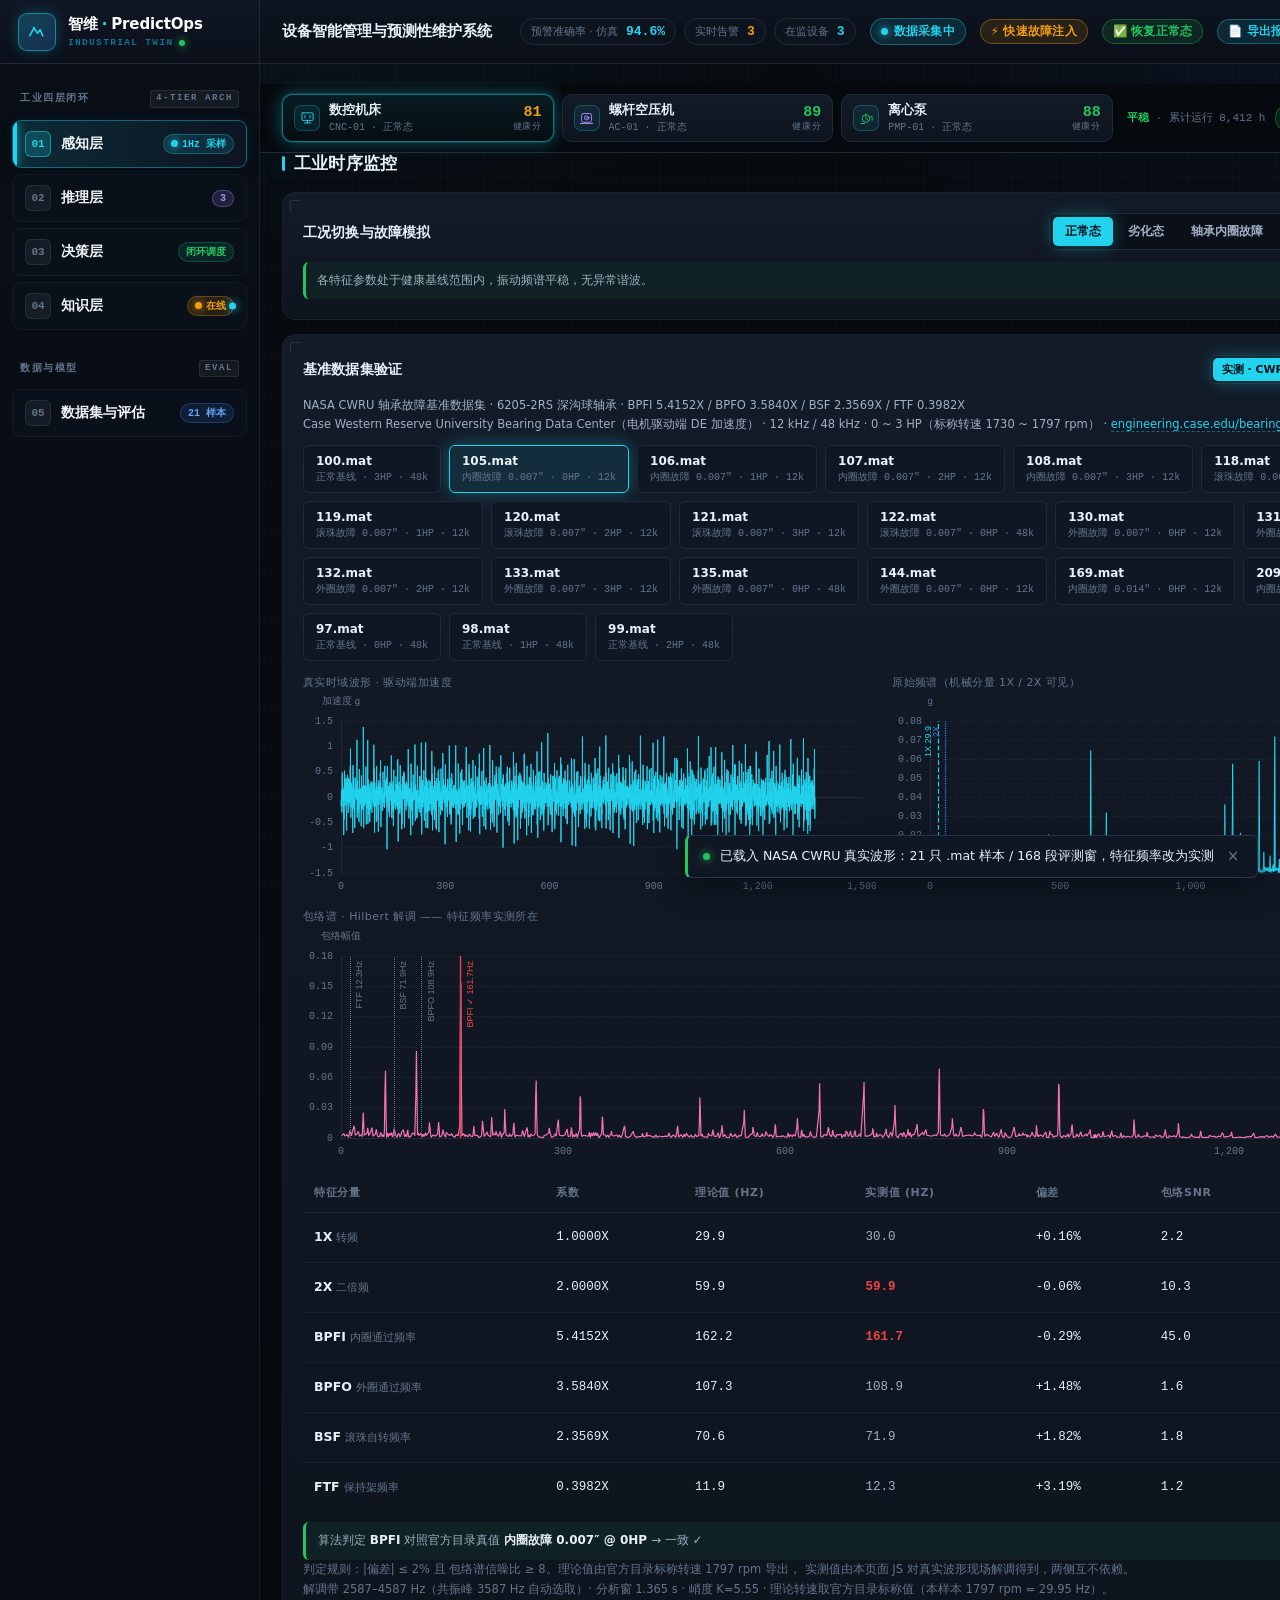
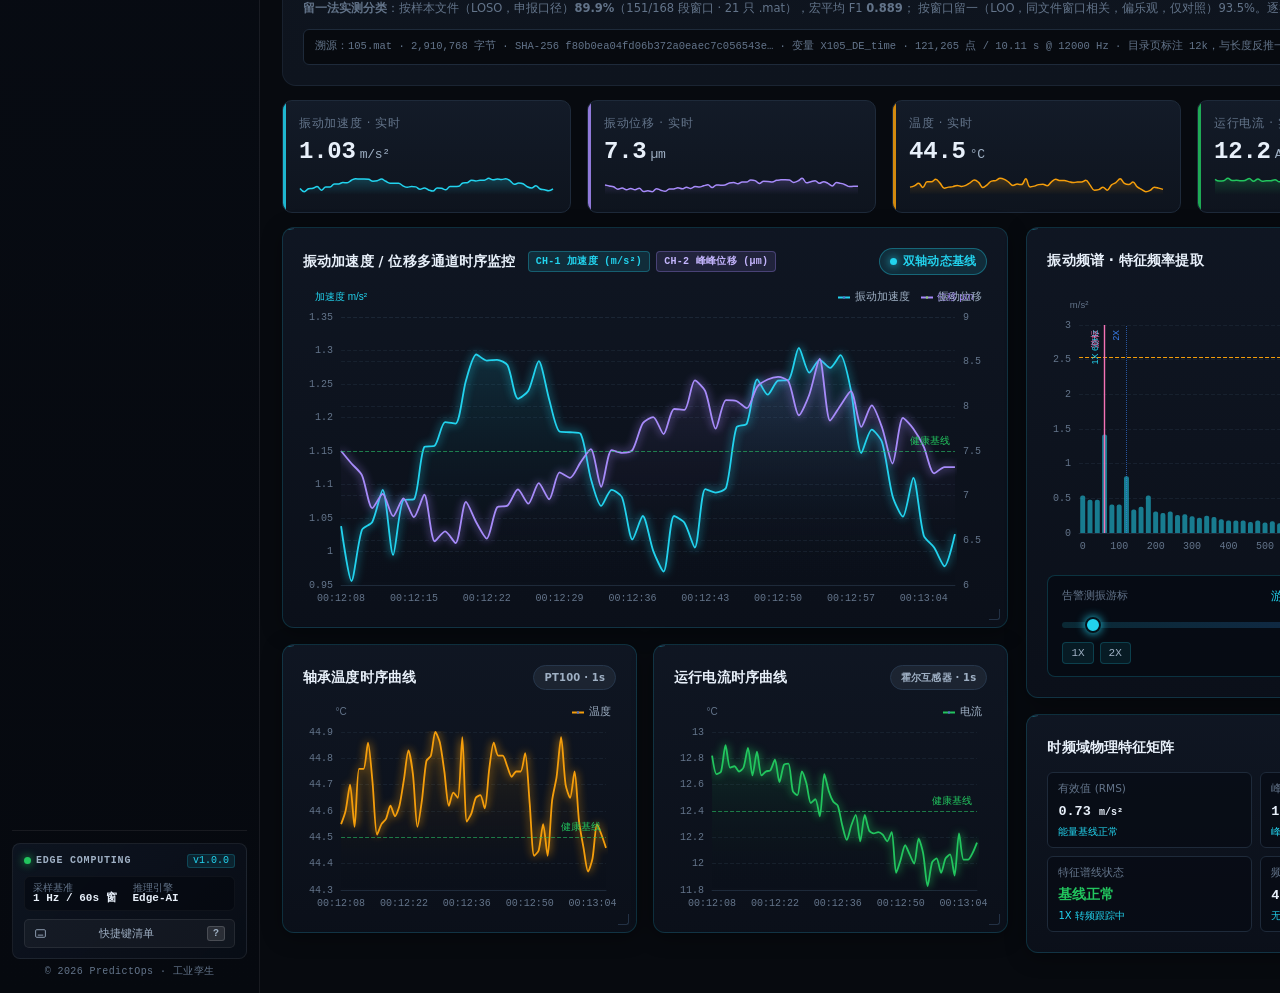
==== commit a9c2f391: "fix(ui): 最左列侧边栏单行化，隐藏英文与描述两行小字，层级卡 63px→48px 更紧凑" ====
--- a/index.html
+++ b/index.html
@@ -6,7 +6,7 @@
 <title>智维 PredictOps · 工业设备智能健康管理与预测性维护平台</title>
 <meta name="description" content="面向制造业关键设备的智能管理与预测性维护系统，覆盖感知层、推理层、决策层与知识层。" />
 <link rel="icon" href="data:image/svg+xml,%3Csvg xmlns='http://www.w3.org/2000/svg' viewBox='0 0 32 32'%3E%3Crect width='32' height='32' rx='7' fill='%230b1018'/%3E%3Cpath d='M8 20l6-9 4 6 3-4 3 7' stroke='%2322d3ee' stroke-width='2.2' fill='none' stroke-linecap='round' stroke-linejoin='round'/%3E%3C/svg%3E" />
-<link rel="stylesheet" href="assets/core.css?v=20261005_v6" />
+<link rel="stylesheet" href="assets/core.css?v=20261010_v8" />
 </head>
 <body>
 <div class="app">
--- a/assets/core.css
+++ b/assets/core.css
@@ -236,11 +236,12 @@
 .nav-item[data-view="knowledge"].active .nl-idx { background: rgba(245, 158, 11, 0.2); border-color: rgba(245, 158, 11, 0.5); color: #fbbf24; }
 .nav-item[data-view="dataset"].active .nl-idx { background: rgba(59, 130, 246, 0.2); border-color: rgba(59, 130, 246, 0.5); color: #60a5fa; }
 
-.nl-body { display: flex; flex-direction: column; min-width: 0; flex: 1; }
-.nl-head { display: flex; align-items: baseline; gap: 6px; }
-.nl-title { font-size: 13.5px; font-weight: 700; color: #f1f5f9; }
-.nl-en { font-family: var(--mono); font-size: 8.5px; color: var(--txt-2); letter-spacing: 0.04em; text-transform: uppercase; }
-.nl-desc { font-size: 11px; color: var(--txt-2); margin-top: 1px; white-space: nowrap; overflow: hidden; text-overflow: ellipsis; }
+.nl-body { display: flex; flex-direction: column; justify-content: center; min-width: 0; flex: 1; }
+.nl-head { display: flex; align-items: baseline; flex-wrap: nowrap; gap: 6px; }
+.nl-title { font-size: 14px; font-weight: 700; color: #f1f5f9; white-space: nowrap; flex: none; }
+/* 最左列单行化：英文行与描述行不再展示，避免两行小字（用户明确要求） */
+.nl-en { display: none; }
+.nl-desc { display: none; }
 .nav-item:hover .nl-desc { color: var(--txt-1); }
 .nav-item.active .nl-desc { color: var(--txt-1); }
 
